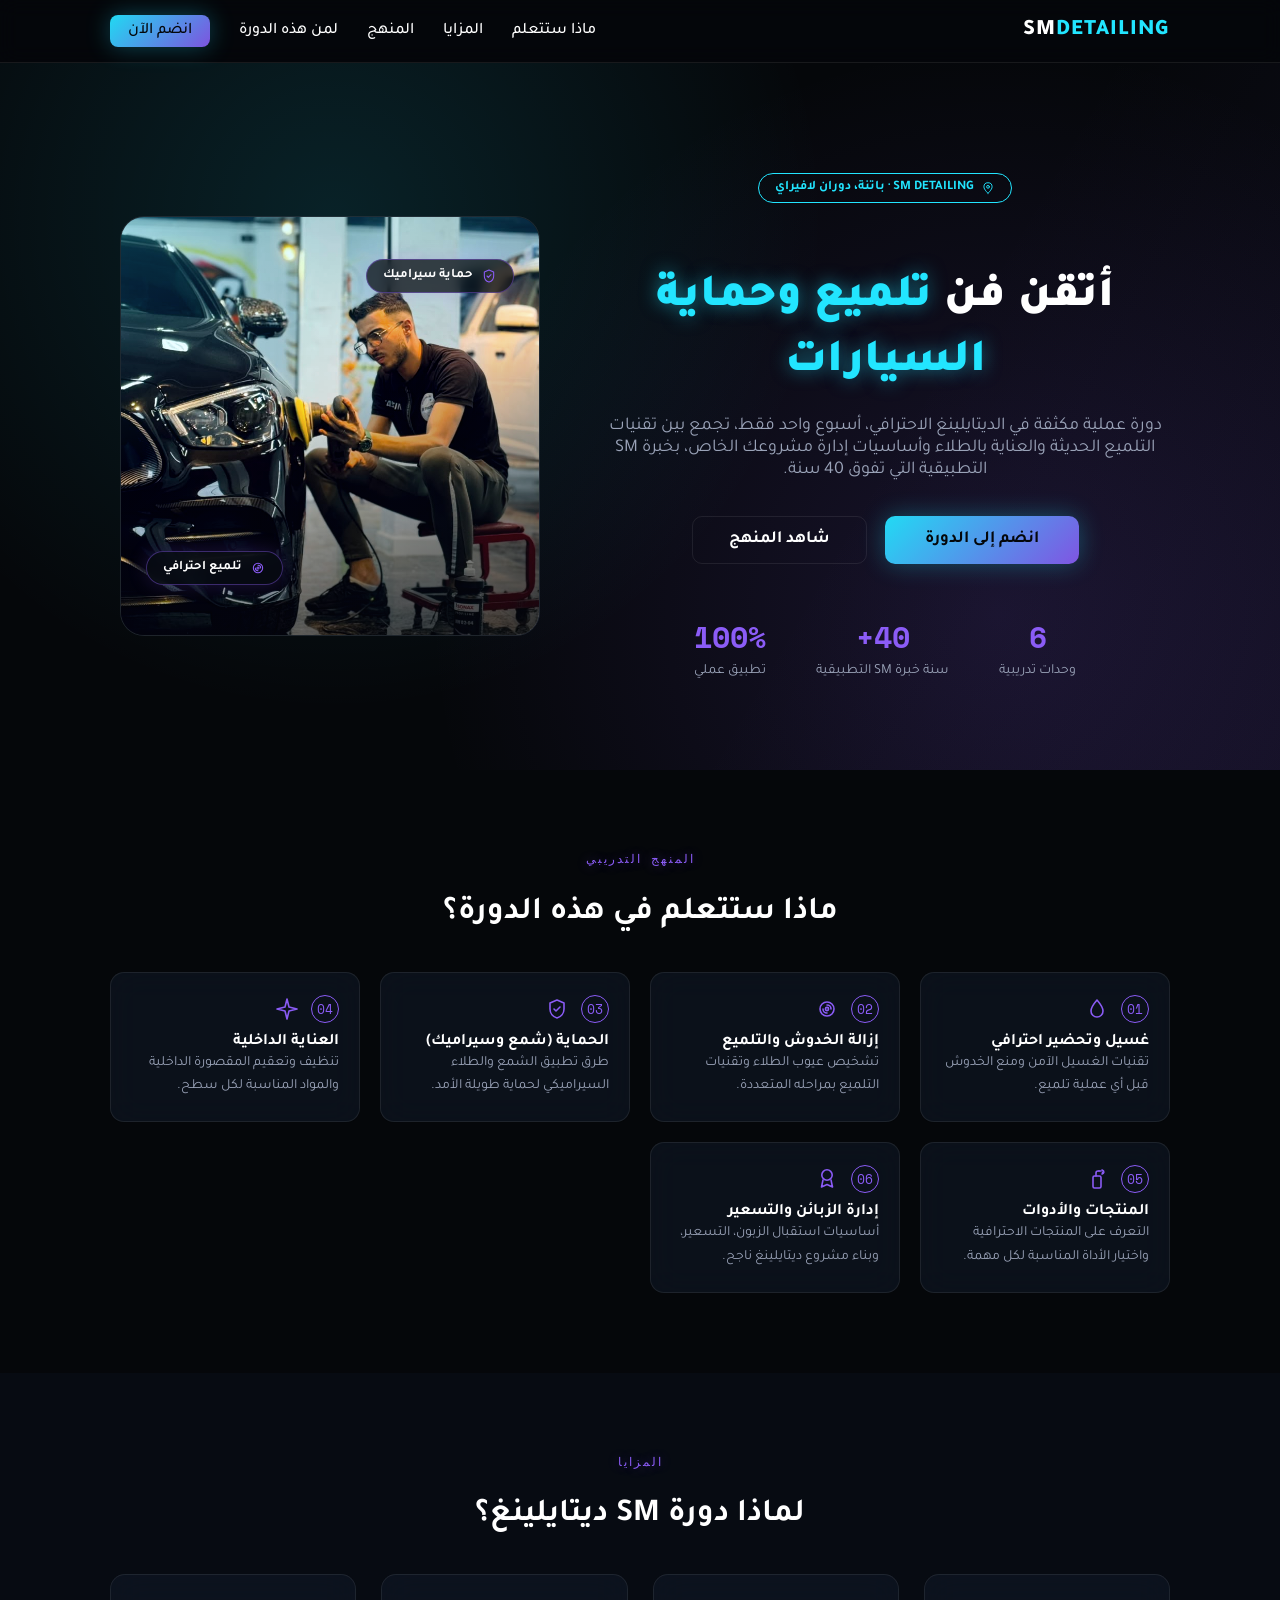
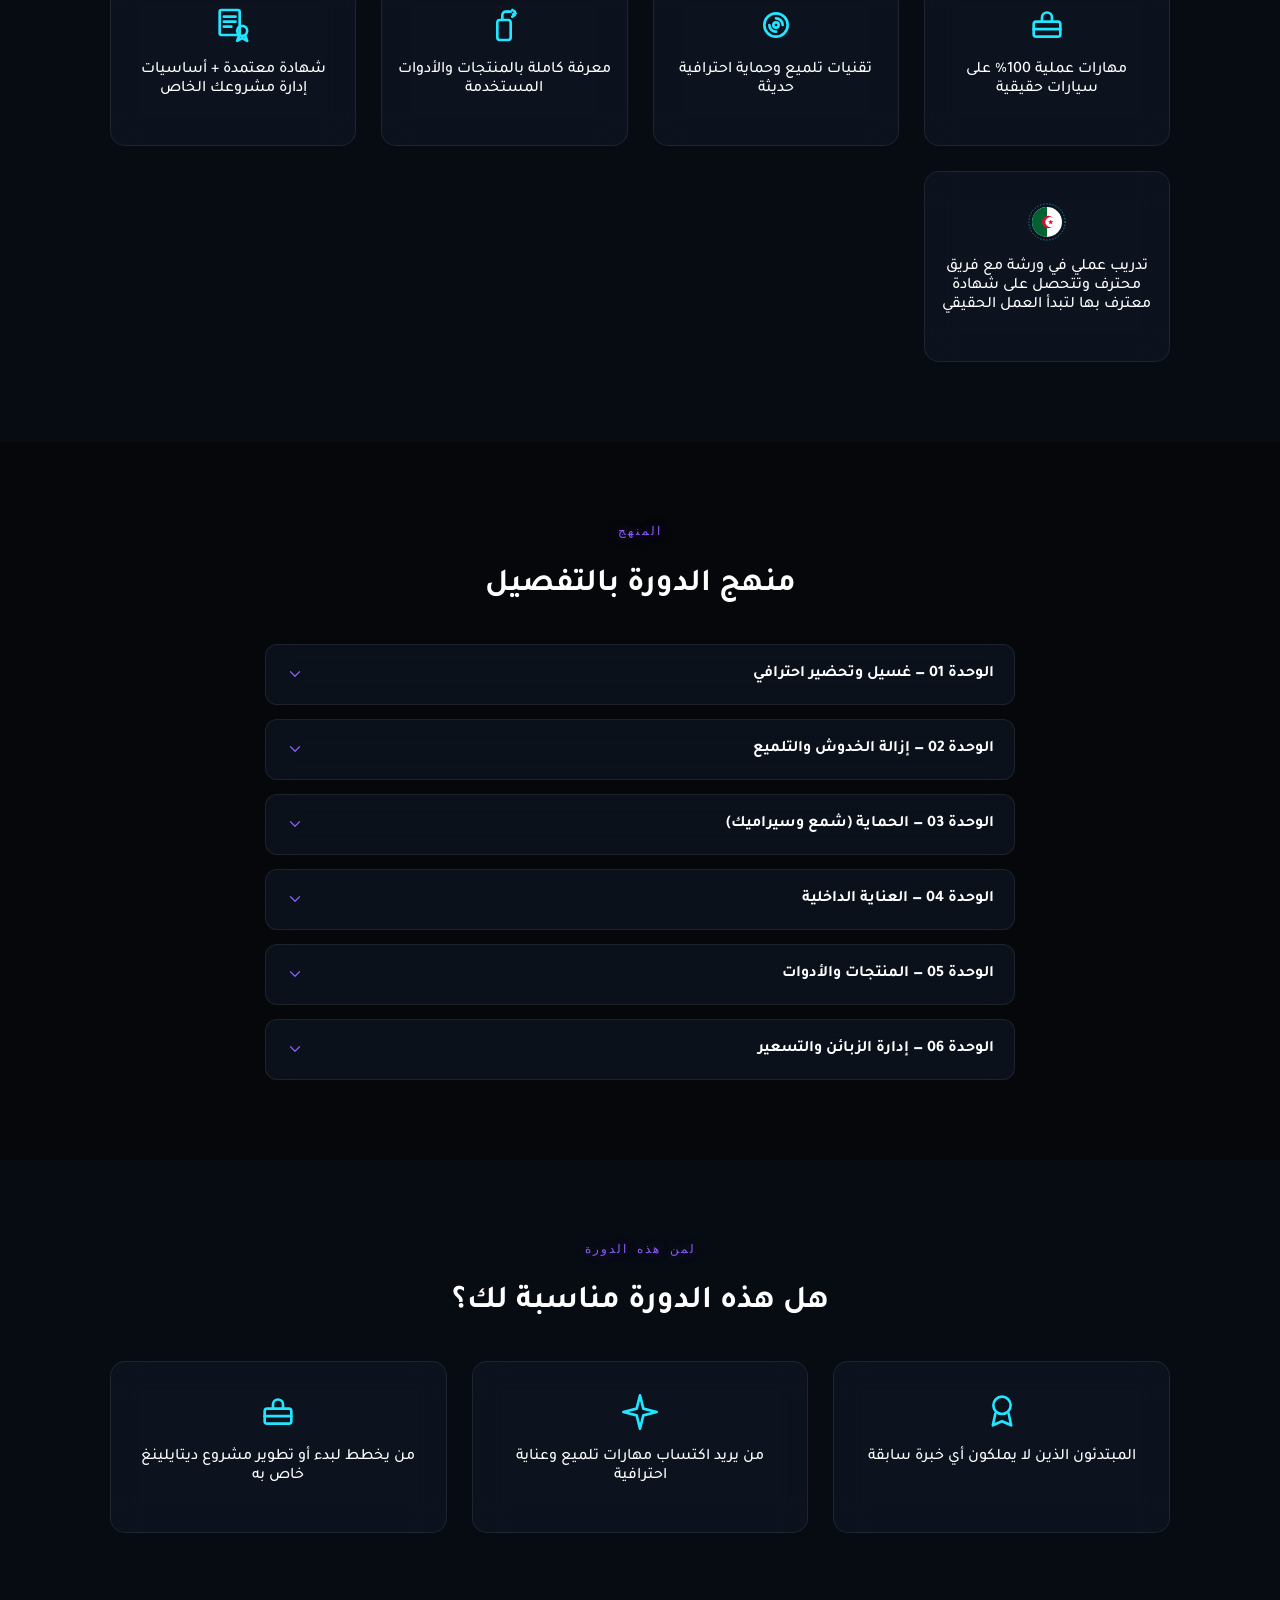
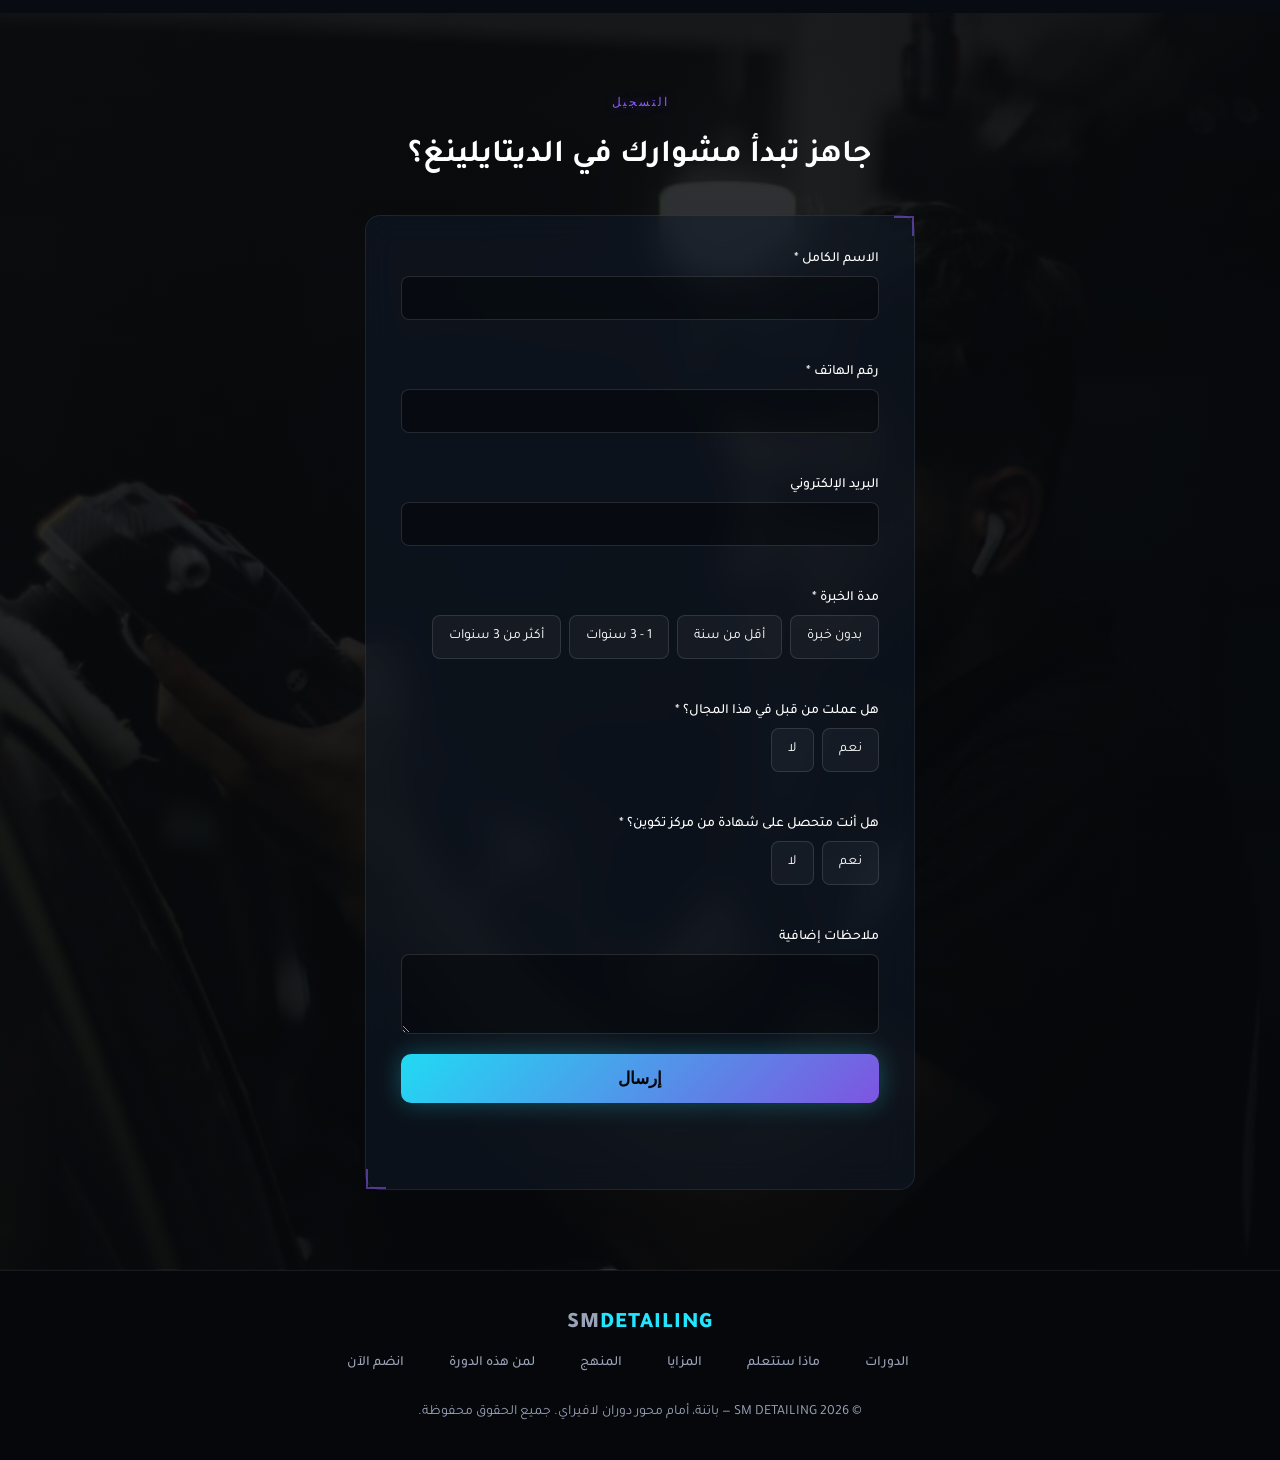
==== detailing.html @ 45346ddf "Add multi-course hub, Detailing course page, and real photos/certificate stamp - index.html becomes " ====
<!DOCTYPE html>
<html lang="ar" dir="rtl">
<head>
<meta charset="UTF-8">
<meta name="viewport" content="width=device-width, initial-scale=1.0">
<meta name="description" content="SM DETAILING — دورة تكوين احترافية في تلميع وحماية السيارات (ديتايلينغ)، أسبوع واحد، في باتنة (دوران لافيراي)، بخبرة عملية تطبيقية تفوق 40 سنة.">
<meta name="theme-color" content="#05070a">
<title>SM DETAILING | دورة التلميع الاحترافي - باتنة</title>
<link rel="icon" href="data:image/svg+xml,%3Csvg xmlns='http://www.w3.org/2000/svg' viewBox='0 0 100 100'%3E%3Ccircle cx='50' cy='50' r='48' fill='%23000'/%3E%3Ccircle cx='50' cy='50' r='48' fill='none' stroke='%2322e5ff' stroke-width='4'/%3E%3Ctext x='50' y='68' font-size='50' text-anchor='middle'%3E%E2%9C%A8%3C/text%3E%3C/svg%3E">
<link rel="preconnect" href="https://fonts.googleapis.com">
<link href="https://fonts.googleapis.com/css2?family=Tajawal:wght@400;500;700;900&family=Space+Mono:wght@400;700&display=swap" rel="stylesheet">
<link rel="stylesheet" href="assets/style.css">
<link rel="stylesheet" href="assets/detailing.css">
</head>
<body>

<!-- Icon sprite: inline SVG symbols (no emoji, no external icon library) -->
<svg aria-hidden="true" style="position:absolute;width:0;height:0;overflow:hidden">
  <defs>
    <symbol id="icon-map-pin" viewBox="0 0 24 24">
      <path d="M12 21s-7-6.2-7-11a7 7 0 1 1 14 0c0 4.8-7 11-7 11Z"/>
      <circle cx="12" cy="10" r="2.4"/>
    </symbol>
    <symbol id="icon-shield" viewBox="0 0 24 24">
      <path d="M12 3l7 3v6c0 4.5-3 8-7 9-4-1-7-4.5-7-9V6l7-3Z"/>
      <path d="M9 12l2 2 4-4"/>
    </symbol>
    <symbol id="icon-buff" viewBox="0 0 24 24">
      <circle cx="12" cy="12" r="7"/>
      <path d="M12 8a4 4 0 0 1 4 4"/>
      <path d="M12 16a4 4 0 0 1-4-4"/>
      <circle cx="12" cy="12" r="1.6"/>
    </symbol>
    <symbol id="icon-spray" viewBox="0 0 24 24">
      <rect x="8" y="9" width="8" height="12" rx="1.5"/>
      <path d="M11 9V6a2 2 0 0 1 2-2h1"/>
      <path d="M14 4h2"/>
      <path d="M17 3l1.5 1M17.5 5.5 19 5M17 7l1.5-1"/>
    </symbol>
    <symbol id="icon-droplet" viewBox="0 0 24 24">
      <path d="M12 3s6 7 6 11a6 6 0 0 1-12 0c0-4 6-11 6-11Z"/>
    </symbol>
    <symbol id="icon-sparkle" viewBox="0 0 24 24">
      <path d="M12 2 14 10 22 12 14 14 12 22 10 14 2 12 10 10Z"/>
    </symbol>
    <symbol id="icon-toolbox" viewBox="0 0 24 24">
      <rect x="4" y="10" width="16" height="9" rx="1.5"/>
      <path d="M9 10V7.5a3 3 0 0 1 6 0V10"/>
      <line x1="4" y1="14.5" x2="20" y2="14.5"/>
    </symbol>
    <symbol id="icon-badge" viewBox="0 0 24 24">
      <circle cx="12" cy="8" r="5.2"/>
      <path d="M8 13 6.5 20 12 17.5 17.5 20 16 13"/>
    </symbol>
    <symbol id="icon-certificate" viewBox="0 0 24 24">
      <rect x="4" y="3" width="12" height="15" rx="1"/>
      <line x1="6.5" y1="7" x2="13.5" y2="7"/>
      <line x1="6.5" y1="10" x2="13.5" y2="10"/>
      <line x1="6.5" y1="13" x2="11" y2="13"/>
      <circle cx="17.5" cy="15.5" r="3"/>
      <path d="M15.8 18.1 14.5 21.5 17.5 19.8 20.5 21.5 19.2 18.1"/>
    </symbol>
    <symbol id="icon-chevron-down" viewBox="0 0 24 24">
      <path d="M6 9 12 15 18 9"/>
    </symbol>
    <symbol id="icon-arrow-up" viewBox="0 0 24 24">
      <path d="M12 19V5"/>
      <path d="M6 11 12 5 18 11"/>
    </symbol>
    <symbol id="icon-cert-stamp" viewBox="0 0 64 64">
      <circle cx="32" cy="32" r="29" fill="none" stroke="currentColor" stroke-width="1.4" stroke-dasharray="1 4" stroke-linecap="round" opacity="0.6"/>
      <circle cx="32" cy="32" r="24" fill="#ffffff" stroke="none"/>
      <path d="M32 8A24 24 0 0 0 32 56Z" fill="#006233" stroke="none"/>
      <circle cx="34" cy="32" r="10" fill="#D21034" stroke="none"/>
      <circle cx="37.5" cy="32" r="8.2" fill="#ffffff" stroke="none"/>
      <path d="M38 27.6 39.1 30.7 42.4 30.8 39.8 32.8 40.7 36 38 34.1 35.3 36 36.2 32.8 33.6 30.8 36.9 30.7Z" fill="#D21034" stroke="none"/>
    </symbol>
  </defs>
</svg>

<a href="#main" class="skip-link">تخطَّ إلى المحتوى</a>

<header class="site-header">
  <div class="container header-inner">
    <a href="index.html" class="logo">SM<span>DETAILING</span></a>

    <button class="nav-toggle" id="navToggle" aria-expanded="false" aria-controls="siteNav" aria-label="فتح القائمة">
      <span></span><span></span><span></span>
    </button>

    <nav id="siteNav">
      <a href="#learn">ماذا ستتعلم</a>
      <a href="#benefits">المزايا</a>
      <a href="#curriculum">المنهج</a>
      <a href="#who">لمن هذه الدورة</a>
      <a href="#signup" class="nav-cta">انضم الآن</a>
    </nav>
  </div>
</header>

<main id="main">

<section class="hero">
  <div class="container hero-inner">
    <div class="hero-content">
      <span class="hero-badge reveal">
        <svg class="icon" style="width:14px;height:14px"><use href="#icon-map-pin"/></svg>
        SM DETAILING · باتنة، دوران لافيراي
      </span>
      <h1 class="reveal">أتقن فن <span class="highlight">تلميع وحماية السيارات</span></h1>
      <p class="reveal">دورة عملية مكثفة في الديتايلينغ الاحترافي، أسبوع واحد فقط، تجمع بين تقنيات التلميع الحديثة والعناية بالطلاء وأساسيات إدارة مشروعك الخاص، بخبرة SM التطبيقية التي تفوق 40 سنة.</p>
      <div class="hero-actions reveal">
        <a href="#signup" class="btn-primary">انضم إلى الدورة</a>
        <a href="#curriculum" class="btn-ghost">شاهد المنهج</a>
      </div>
      <div class="hero-stats reveal">
        <div class="hero-stat">
          <div class="hero-stat-value"><span class="counter" data-target="6">0</span></div>
          <div class="hero-stat-label">وحدات تدريبية</div>
        </div>
        <div class="hero-stat">
          <div class="hero-stat-value"><span class="counter" data-target="40" data-suffix="+">0</span></div>
          <div class="hero-stat-label">سنة خبرة SM التطبيقية</div>
        </div>
        <div class="hero-stat">
          <div class="hero-stat-value"><span class="counter" data-target="100" data-suffix="%">0</span></div>
          <div class="hero-stat-label">تطبيق عملي</div>
        </div>
      </div>
    </div>

    <div class="hero-visual reveal">
      <div class="detailing-visual">
        <div class="detailing-visual-glow" aria-hidden="true"></div>
        <img class="detailing-visual-photo" src="assets/img/detailing-hero.jpg" alt="فني SM ديتايلينغ يستخدم آلة تلميع احترافية على سيارة في الورشة" width="810" height="1080" loading="eager" decoding="async">
        <span class="detailing-chip chip-1">
          <svg class="icon"><use href="#icon-shield"/></svg>
          حماية سيراميك
        </span>
        <span class="detailing-chip chip-2">
          <svg class="icon"><use href="#icon-buff"/></svg>
          تلميع احترافي
        </span>
      </div>
    </div>
  </div>
</section>

<section class="courses" id="learn">
  <div class="container">
    <span class="section-eyebrow reveal">المنهج التدريبي</span>
    <h2 class="section-title reveal">ماذا ستتعلم في هذه الدورة؟</h2>

    <div class="module-grid">
      <div class="module-card reveal">
        <div class="module-card-head">
          <span class="module-card-number">01</span>
          <svg class="icon module-card-icon"><use href="#icon-droplet"/></svg>
        </div>
        <h3 class="module-card-title">غسيل وتحضير احترافي</h3>
        <p class="module-card-desc">تقنيات الغسيل الآمن ومنع الخدوش قبل أي عملية تلميع.</p>
      </div>
      <div class="module-card reveal">
        <div class="module-card-head">
          <span class="module-card-number">02</span>
          <svg class="icon module-card-icon"><use href="#icon-buff"/></svg>
        </div>
        <h3 class="module-card-title">إزالة الخدوش والتلميع</h3>
        <p class="module-card-desc">تشخيص عيوب الطلاء وتقنيات التلميع بمراحله المتعددة.</p>
      </div>
      <div class="module-card reveal">
        <div class="module-card-head">
          <span class="module-card-number">03</span>
          <svg class="icon module-card-icon"><use href="#icon-shield"/></svg>
        </div>
        <h3 class="module-card-title">الحماية (شمع وسيراميك)</h3>
        <p class="module-card-desc">طرق تطبيق الشمع والطلاء السيراميكي لحماية طويلة الأمد.</p>
      </div>
      <div class="module-card reveal">
        <div class="module-card-head">
          <span class="module-card-number">04</span>
          <svg class="icon module-card-icon"><use href="#icon-sparkle"/></svg>
        </div>
        <h3 class="module-card-title">العناية الداخلية</h3>
        <p class="module-card-desc">تنظيف وتعقيم المقصورة الداخلية والمواد المناسبة لكل سطح.</p>
      </div>
      <div class="module-card reveal">
        <div class="module-card-head">
          <span class="module-card-number">05</span>
          <svg class="icon module-card-icon"><use href="#icon-spray"/></svg>
        </div>
        <h3 class="module-card-title">المنتجات والأدوات</h3>
        <p class="module-card-desc">التعرف على المنتجات الاحترافية واختيار الأداة المناسبة لكل مهمة.</p>
      </div>
      <div class="module-card reveal">
        <div class="module-card-head">
          <span class="module-card-number">06</span>
          <svg class="icon module-card-icon"><use href="#icon-badge"/></svg>
        </div>
        <h3 class="module-card-title">إدارة الزبائن والتسعير</h3>
        <p class="module-card-desc">أساسيات استقبال الزبون، التسعير، وبناء مشروع ديتايلينغ ناجح.</p>
      </div>
    </div>
  </div>
</section>

<section class="why-us" id="benefits">
  <div class="container">
    <span class="section-eyebrow reveal">المزايا</span>
    <h2 class="section-title reveal">لماذا دورة SM ديتايلينغ؟</h2>
    <div class="why-grid">
      <div class="why-item reveal">
        <div class="why-icon"><svg class="icon"><use href="#icon-toolbox"/></svg></div>
        <p>مهارات عملية 100% على سيارات حقيقية</p>
      </div>
      <div class="why-item reveal">
        <div class="why-icon"><svg class="icon"><use href="#icon-buff"/></svg></div>
        <p>تقنيات تلميع وحماية احترافية حديثة</p>
      </div>
      <div class="why-item reveal">
        <div class="why-icon"><svg class="icon"><use href="#icon-spray"/></svg></div>
        <p>معرفة كاملة بالمنتجات والأدوات المستخدمة</p>
      </div>
      <div class="why-item reveal">
        <div class="why-icon"><svg class="icon"><use href="#icon-certificate"/></svg></div>
        <p>شهادة معتمدة + أساسيات إدارة مشروعك الخاص</p>
      </div>
      <div class="why-item reveal">
        <div class="why-icon"><svg class="icon"><use href="#icon-cert-stamp"/></svg></div>
        <p>تدريب عملي في ورشة مع فريق محترف وتتحصل على شهادة معترف بها لتبدأ العمل الحقيقي</p>
      </div>
    </div>
  </div>
</section>

<section class="faq" id="curriculum">
  <div class="container">
    <span class="section-eyebrow reveal">المنهج</span>
    <h2 class="section-title reveal">منهج الدورة بالتفصيل</h2>
    <div class="faq-list">

      <div class="faq-item reveal" data-open="false">
        <button type="button" class="faq-question" aria-expanded="false">
          الوحدة 01 — غسيل وتحضير احترافي
          <svg class="icon" style="width:18px;height:18px"><use href="#icon-chevron-down"/></svg>
        </button>
        <div class="faq-answer"><div class="faq-answer-inner">
          <ul>
            <li>غسيل بالطريقتين: بالسطلين وبدون تلامس</li>
            <li>أدوات التجفيف الآمنة التي لا تخدش الطلاء</li>
            <li>فحص سطح الطلاء قبل البدء في التلميع</li>
          </ul>
        </div></div>
      </div>

      <div class="faq-item reveal" data-open="false">
        <button type="button" class="faq-question" aria-expanded="false">
          الوحدة 02 — إزالة الخدوش والتلميع
          <svg class="icon" style="width:18px;height:18px"><use href="#icon-chevron-down"/></svg>
        </button>
        <div class="faq-answer"><div class="faq-answer-inner">
          <ul>
            <li>تشخيص أنواع الخدوش وعيوب الطلاء</li>
            <li>مراحل التلميع: القطع، التلميع، التنعيم النهائي</li>
            <li>استخدام آلة التلميع باحتراف وأمان</li>
          </ul>
        </div></div>
      </div>

      <div class="faq-item reveal" data-open="false">
        <button type="button" class="faq-question" aria-expanded="false">
          الوحدة 03 — الحماية (شمع وسيراميك)
          <svg class="icon" style="width:18px;height:18px"><use href="#icon-chevron-down"/></svg>
        </button>
        <div class="faq-answer"><div class="faq-answer-inner">
          <ul>
            <li>أنواع الشمع والطلاء السيراميكي وفروقها</li>
            <li>طريقة التطبيق الصحيحة خطوة بخطوة</li>
            <li>نصائح عملية لإطالة عمر الحماية</li>
          </ul>
        </div></div>
      </div>

      <div class="faq-item reveal" data-open="false">
        <button type="button" class="faq-question" aria-expanded="false">
          الوحدة 04 — العناية الداخلية
          <svg class="icon" style="width:18px;height:18px"><use href="#icon-chevron-down"/></svg>
        </button>
        <div class="faq-answer"><div class="faq-answer-inner">
          <ul>
            <li>تنظيف الأقمشة والجلد بالمواد المناسبة</li>
            <li>تعقيم فتحات التكييف والزوايا الصعبة</li>
            <li>لمسات نهائية تعطي مظهرًا احترافيًا</li>
          </ul>
        </div></div>
      </div>

      <div class="faq-item reveal" data-open="false">
        <button type="button" class="faq-question" aria-expanded="false">
          الوحدة 05 — المنتجات والأدوات
          <svg class="icon" style="width:18px;height:18px"><use href="#icon-chevron-down"/></svg>
        </button>
        <div class="faq-answer"><div class="faq-answer-inner">
          <ul>
            <li>التعرف على المنتجات الاحترافية حسب النوع</li>
            <li>اختيار الأداة المناسبة لكل مهمة</li>
            <li>صيانة وتخزين أدوات العمل</li>
          </ul>
        </div></div>
      </div>

      <div class="faq-item reveal" data-open="false">
        <button type="button" class="faq-question" aria-expanded="false">
          الوحدة 06 — إدارة الزبائن والتسعير
          <svg class="icon" style="width:18px;height:18px"><use href="#icon-chevron-down"/></svg>
        </button>
        <div class="faq-answer"><div class="faq-answer-inner">
          <ul>
            <li>استقبال الزبون وتقييم حالة السيارة</li>
            <li>أساسيات تسعير الخدمات</li>
            <li>بناء قاعدة زبائن دائمة ومشروع ناجح</li>
          </ul>
        </div></div>
      </div>

    </div>
  </div>
</section>

<section class="why-us" id="who">
  <div class="container">
    <span class="section-eyebrow reveal">لمن هذه الدورة</span>
    <h2 class="section-title reveal">هل هذه الدورة مناسبة لك؟</h2>
    <div class="why-grid">
      <div class="why-item reveal">
        <div class="why-icon"><svg class="icon"><use href="#icon-badge"/></svg></div>
        <p>المبتدئون الذين لا يملكون أي خبرة سابقة</p>
      </div>
      <div class="why-item reveal">
        <div class="why-icon"><svg class="icon"><use href="#icon-sparkle"/></svg></div>
        <p>من يريد اكتساب مهارات تلميع وعناية احترافية</p>
      </div>
      <div class="why-item reveal">
        <div class="why-icon"><svg class="icon"><use href="#icon-toolbox"/></svg></div>
        <p>من يخطط لبدء أو تطوير مشروع ديتايلينغ خاص به</p>
      </div>
    </div>
  </div>
</section>

<section class="signup" id="signup">
  <div class="container">
    <span class="section-eyebrow reveal">التسجيل</span>
    <h2 class="section-title reveal">جاهز تبدأ مشوارك في الديتايلينغ؟</h2>

    <form id="signupForm" class="signup-form tech-corners reveal" method="POST" target="hidden_iframe" novalidate>
      <div class="form-row">
        <label for="name">الاسم الكامل *</label>
        <input type="text" id="name" name="name" autocomplete="name" required>
        <span class="field-error" data-error-for="name"></span>
      </div>

      <div class="form-row">
        <label for="phone">رقم الهاتف *</label>
        <input type="tel" id="phone" name="phone" autocomplete="tel" required>
        <span class="field-error" data-error-for="phone"></span>
      </div>

      <div class="form-row">
        <label for="email">البريد الإلكتروني</label>
        <input type="email" id="email" name="email" autocomplete="email">
        <span class="field-error" data-error-for="email"></span>
      </div>

      <input type="hidden" name="course" value="دورة الديتايلينغ الاحترافي">

      <div class="form-row">
        <label id="experienceLabel">مدة الخبرة *</label>
        <div class="choice-group" role="group" aria-labelledby="experienceLabel">
          <button type="button" class="choice-btn" aria-pressed="false" data-value="بدون خبرة">بدون خبرة</button>
          <button type="button" class="choice-btn" aria-pressed="false" data-value="أقل من سنة">أقل من سنة</button>
          <button type="button" class="choice-btn" aria-pressed="false" data-value="1 - 3 سنوات">1 - 3 سنوات</button>
          <button type="button" class="choice-btn" aria-pressed="false" data-value="أكثر من 3 سنوات">أكثر من 3 سنوات</button>
        </div>
        <input type="hidden" id="experience" name="experience" required>
        <span class="field-error" data-error-for="experience"></span>
      </div>

      <div class="form-row">
        <label id="workedBeforeLabel">هل عملت من قبل في هذا المجال؟ *</label>
        <div class="choice-group" role="group" aria-labelledby="workedBeforeLabel">
          <button type="button" class="choice-btn" aria-pressed="false" data-value="نعم">نعم</button>
          <button type="button" class="choice-btn" aria-pressed="false" data-value="لا">لا</button>
        </div>
        <input type="hidden" id="workedBefore" name="workedBefore" required>
        <span class="field-error" data-error-for="workedBefore"></span>
      </div>

      <div class="form-row">
        <label id="hasCertificateLabel">هل أنت متحصل على شهادة من مركز تكوين؟ *</label>
        <div class="choice-group" role="group" aria-labelledby="hasCertificateLabel">
          <button type="button" class="choice-btn" aria-pressed="false" data-value="نعم">نعم</button>
          <button type="button" class="choice-btn" aria-pressed="false" data-value="لا">لا</button>
        </div>
        <input type="hidden" id="hasCertificate" name="hasCertificate" required>
        <span class="field-error" data-error-for="hasCertificate"></span>
      </div>

      <div class="form-row">
        <label for="notes">ملاحظات إضافية</label>
        <textarea id="notes" name="notes" rows="3"></textarea>
      </div>

      <button type="submit" id="submitBtn" class="btn-primary">إرسال</button>

      <p id="formMessage" class="form-message" role="status" aria-live="polite"></p>
    </form>

    <iframe name="hidden_iframe" id="hidden_iframe" title="نتيجة إرسال النموذج" style="display:none;"></iframe>
  </div>
</section>

</main>

<footer class="site-footer">
  <div class="container footer-inner">
    <a href="index.html" class="logo">SM<span>DETAILING</span></a>
    <nav class="footer-nav">
      <a href="index.html">الدورات</a>
      <a href="#learn">ماذا ستتعلم</a>
      <a href="#benefits">المزايا</a>
      <a href="#curriculum">المنهج</a>
      <a href="#who">لمن هذه الدورة</a>
      <a href="#signup">انضم الآن</a>
    </nav>
    <p>© 2026 SM DETAILING — باتنة، أمام محور دوران لافيراي. جميع الحقوق محفوظة.</p>
  </div>
</footer>

<button id="backToTop" class="back-to-top" aria-label="العودة إلى الأعلى">
  <svg class="icon" style="width:20px;height:20px"><use href="#icon-arrow-up"/></svg>
</button>

<script src="assets/script.js"></script>
</body>
</html>
---- assets/style.css ----
:root {
  --bg: #060608;
  --bg-alt: #0a0a0d;
  --card: #111116;
  --border: #24242b;
  --red: #ff0000;
  --red-rgb: 255, 0, 0;
  --blue: #17b2ff;
  --blue-rgb: 23, 178, 255;
  --text: #fff;
  --text-dim: #a1a1aa;
}

* { box-sizing: border-box; }

html { scroll-behavior: smooth; }

body {
  margin: 0;
  padding: 0;
  background-color: var(--bg);
  color: var(--text);
  font-family: 'Tajawal', Arial, sans-serif;
}

.container {
  max-width: 1100px;
  margin: 0 auto;
  padding: 0 20px;
}

a { text-decoration: none; color: inherit; }

:focus-visible {
  outline: 2px solid var(--blue);
  outline-offset: 3px;
}

.icon {
  width: 1em;
  height: 1em;
  stroke: currentColor;
  fill: none;
  stroke-width: 1.6;
  stroke-linecap: round;
  stroke-linejoin: round;
  flex-shrink: 0;
}

.skip-link {
  position: absolute;
  right: 10px;
  top: -60px;
  background-color: var(--red);
  color: #fff;
  padding: 10px 18px;
  border-radius: 8px;
  z-index: 1000;
  transition: top 0.2s;
}
.skip-link:focus { top: 10px; }

.section-title {
  text-align: center;
  font-size: 32px;
  margin-bottom: 40px;
}
.section-eyebrow {
  display: block;
  text-align: center;
  color: var(--blue);
  font-family: 'Space Mono', monospace;
  font-size: 12px;
  letter-spacing: 2px;
  text-transform: uppercase;
  margin-bottom: 10px;
}

section[id] { scroll-margin-top: 90px; }

/* Technical HUD corner accents */
.tech-corners { position: relative; }
.tech-corners::before,
.tech-corners::after {
  content: '';
  position: absolute;
  width: 18px;
  height: 18px;
  border: 2px solid var(--blue);
  opacity: 0.55;
  pointer-events: none;
  transition: opacity 0.3s, border-color 0.3s;
}
.tech-corners::before { top: 0; inset-inline-start: 0; border-inline-end: none; border-bottom: none; }
.tech-corners::after { bottom: 0; inset-inline-end: 0; border-inline-start: none; border-top: none; }
.tech-corners:hover::before,
.tech-corners:hover::after { border-color: var(--red); opacity: 0.9; }

/* Header */
.site-header {
  position: sticky;
  top: 0;
  background-color: rgba(6,6,8,0.9);
  backdrop-filter: blur(6px);
  border-bottom: 1px solid var(--border);
  z-index: 100;
}
.header-inner {
  display: flex;
  justify-content: space-between;
  align-items: center;
  padding: 18px 20px;
  position: relative;
}
.logo {
  font-weight: 900;
  font-size: 22px;
  letter-spacing: 1px;
}
.logo span { color: var(--red); }

nav a {
  margin-inline-start: 25px;
  font-weight: 500;
  transition: color 0.2s;
}
nav a:hover { color: var(--blue); }
.nav-cta {
  background-color: var(--red);
  padding: 8px 18px;
  border-radius: 8px;
  color: #fff !important;
}
.nav-cta:hover { color: #fff !important; }

.nav-toggle {
  display: none;
  flex-direction: column;
  justify-content: center;
  gap: 5px;
  width: 36px;
  height: 32px;
  background: none;
  border: none;
  cursor: pointer;
  padding: 0;
}
.nav-toggle span {
  display: block;
  height: 2px;
  width: 100%;
  background-color: var(--text);
  border-radius: 2px;
  transition: transform 0.2s, opacity 0.2s;
}
.nav-toggle[aria-expanded="true"] span:nth-child(1) { transform: translateY(7px) rotate(45deg); }
.nav-toggle[aria-expanded="true"] span:nth-child(2) { opacity: 0; }
.nav-toggle[aria-expanded="true"] span:nth-child(3) { transform: translateY(-7px) rotate(-45deg); }

/* Hero */
.hero {
  position: relative;
  padding: 110px 0 90px;
  text-align: center;
  background: radial-gradient(circle at 50% 20%, #1a0000 0%, var(--bg) 65%);
  overflow: hidden;
}
.hero::before {
  content: '';
  position: absolute;
  inset: -50% -20%;
  background: linear-gradient(120deg, transparent 30%, rgba(var(--blue-rgb),0.10) 45%, rgba(var(--red-rgb),0.10) 55%, transparent 70%);
  background-size: 200% 200%;
  animation: sweep 12s ease-in-out infinite;
  pointer-events: none;
}
@keyframes sweep {
  0%, 100% { background-position: 0% 0%; }
  50% { background-position: 100% 100%; }
}
.hero-inner {
  position: relative;
  display: flex;
  align-items: center;
  justify-content: center;
  gap: 50px;
  flex-wrap: wrap-reverse;
}
/* min-width:0 lets these shrink below their flex-basis instead of being
   pinned to it — keeps the hero safe on very narrow screens. */
.hero-content { flex: 1 1 420px; min-width: 0; }
.hero-visual { flex: 1 1 400px; min-width: 0; max-width: min(440px, 100%); }

/* keyframe kept: also used by the course card's hover icon */
@keyframes spin-turbo {
  to { transform: rotate(360deg); }
}

.turbo-photo {
  margin: 0;
  position: relative;
  border-radius: 16px;
  overflow: hidden;
  border: 1px solid var(--border);
  box-shadow: 0 20px 60px rgba(0,0,0,0.6);
}
.turbo-photo img {
  display: block;
  width: 100%;
  height: clamp(320px, 42vw, 440px);
  object-fit: cover;
  object-position: 50% 62%;
  filter: contrast(1.08) saturate(0.9);
}
.turbo-photo::after {
  content: '';
  position: absolute;
  inset: 0;
  background: linear-gradient(160deg, rgba(255,0,0,0.16) 0%, transparent 45%, rgba(6,6,8,0.75) 100%);
  pointer-events: none;
}

.hero-badge {
  display: inline-flex;
  align-items: center;
  gap: 8px;
  border: 1px solid var(--red);
  color: var(--red);
  border-radius: 20px;
  padding: 6px 16px;
  font-size: 13px;
  font-weight: 700;
  margin-bottom: 25px;
}
.hero h1 {
  font-size: clamp(30px, 5.5vw, 46px);
  font-weight: 900;
  margin-bottom: 20px;
  line-height: 1.4;
}
.highlight { color: var(--red); }
.hero p {
  font-size: 18px;
  color: var(--text-dim);
  max-width: 600px;
  margin: 0 auto 35px;
}

.hero-actions {
  display: flex;
  justify-content: center;
  gap: 18px;
  flex-wrap: wrap;
}

.hero-stats {
  display: flex;
  justify-content: center;
  gap: 50px;
  margin-top: 50px;
  flex-wrap: wrap;
}
.hero-stat { text-align: center; }
.hero-stat-value {
  font-family: 'Space Mono', monospace;
  font-size: 30px;
  font-weight: 700;
  color: var(--blue);
}
.hero-stat-label {
  font-size: 14px;
  color: var(--text-dim);
  margin-top: 4px;
}

.btn-primary {
  display: inline-flex;
  align-items: center;
  gap: 8px;
  background-color: var(--red);
  color: #fff;
  padding: 14px 40px;
  border-radius: 10px;
  font-weight: 700;
  font-size: 17px;
  border: none;
  cursor: pointer;
  transition: transform 0.2s, box-shadow 0.2s;
}
.btn-primary:hover {
  transform: translateY(-3px);
  box-shadow: 0 0 25px rgba(var(--red-rgb),0.6);
}
.btn-primary:disabled {
  opacity: 0.6;
  cursor: not-allowed;
  transform: none;
  box-shadow: none;
}

.btn-ghost {
  display: inline-flex;
  align-items: center;
  gap: 8px;
  background-color: transparent;
  color: var(--text);
  padding: 13px 36px;
  border-radius: 10px;
  font-weight: 700;
  font-size: 17px;
  border: 1px solid var(--border);
  cursor: pointer;
  transition: border-color 0.2s, transform 0.2s, color 0.2s;
}
.btn-ghost:hover {
  border-color: var(--blue);
  color: var(--blue);
  transform: translateY(-3px);
}

/* About */
.about { padding: 70px 0; background-color: var(--bg-alt); }
.about-inner {
  max-width: 750px;
  margin: 0 auto;
  text-align: center;
}
.about-inner p {
  color: var(--text-dim);
  font-size: 16px;
  line-height: 1.9;
}

/* Courses */
.courses { padding: 80px 0; }
.course-panel {
  position: relative;
  max-width: 780px;
  margin: 0 auto;
  background-color: var(--card);
  border: 1px solid var(--border);
  border-top: 3px solid var(--blue);
  border-radius: 15px;
  padding: 40px;
  overflow: hidden;
  transition: transform 0.35s, box-shadow 0.35s;
}
.course-panel:hover {
  transform: translateY(-8px);
  box-shadow: 0 0 40px rgba(var(--red-rgb),0.3);
}
.card-shine {
  position: absolute;
  inset: 0;
  background: linear-gradient(120deg, transparent 40%, rgba(255,255,255,0.05) 50%, transparent 60%);
  transform: translateX(-120%);
  transition: transform 0.9s ease;
  pointer-events: none;
}
.course-panel:hover .card-shine { transform: translateX(120%); }

.course-panel-icon svg { transition: transform 0.3s; }
.course-panel:hover .course-panel-icon svg { animation: spin-turbo 1.4s linear infinite; }

.course-panel-header {
  display: flex;
  flex-direction: column;
  align-items: center;
  text-align: center;
  gap: 10px;
  margin-bottom: 30px;
}
.course-panel-icon { width: 56px; height: 56px; color: var(--blue); }
.course-panel-icon .icon { width: 100%; height: 100%; stroke-width: 1.3; }
.course-panel-name { font-size: 24px; font-weight: 900; }
.course-panel-meta { display: flex; gap: 12px; flex-wrap: wrap; justify-content: center; }
.course-meta-pill {
  display: inline-flex;
  align-items: center;
  gap: 6px;
  font-family: 'Space Mono', monospace;
  font-size: 13px;
  color: var(--red);
  border: 1px solid var(--red);
  border-radius: 20px;
  padding: 5px 14px;
}

.program-list {
  display: grid;
  grid-template-columns: repeat(auto-fit, minmax(220px, 1fr));
  gap: 16px;
  margin-bottom: 35px;
}
.program-item {
  display: flex;
  align-items: flex-start;
  gap: 12px;
  background-color: #000;
  border: 1px solid var(--border);
  border-radius: 10px;
  padding: 14px 16px;
  opacity: 0;
  transform: translateY(14px);
  transition: opacity 0.5s ease-out, transform 0.5s ease-out;
}
.course-panel.visible .program-item {
  opacity: 1;
  transform: translateY(0);
}
.course-panel.visible .program-item:nth-child(1) { transition-delay: 0.05s; }
.course-panel.visible .program-item:nth-child(2) { transition-delay: 0.15s; }
.course-panel.visible .program-item:nth-child(3) { transition-delay: 0.25s; }
.course-panel.visible .program-item:nth-child(4) { transition-delay: 0.35s; }
.course-panel.visible .program-item:nth-child(5) { transition-delay: 0.45s; }
@media (prefers-reduced-motion: reduce) {
  .program-item { opacity: 1; transform: none; transition: none; }
}
.program-item-icon { width: 22px; height: 22px; color: var(--blue); margin-top: 2px; }
.program-item p { margin: 0; font-size: 14px; line-height: 1.6; }

.course-panel-cta { text-align: center; }

/* Why us */
.why-us { padding: 80px 0; background-color: var(--bg-alt); }
.why-grid {
  display: grid;
  grid-template-columns: repeat(auto-fit, minmax(220px, 1fr));
  gap: 25px;
  text-align: center;
}
.why-item {
  background-color: var(--card);
  border: 1px solid var(--border);
  border-radius: 15px;
  padding: 30px 15px;
  transition: border-color 0.3s, transform 0.3s;
}
.why-item:hover { border-color: var(--blue); transform: translateY(-6px); }
.why-icon {
  width: 40px;
  height: 40px;
  margin: 0 auto 12px;
  color: var(--red);
}
.why-icon .icon { width: 100%; height: 100%; }
.why-item p { font-weight: 500; }

/* FAQ */
.faq { padding: 80px 0; }
.faq-list { max-width: 750px; margin: 0 auto; display: flex; flex-direction: column; gap: 14px; }
.faq-item {
  background-color: var(--card);
  border: 1px solid var(--border);
  border-radius: 12px;
  overflow: hidden;
}
.faq-question {
  width: 100%;
  display: flex;
  align-items: center;
  justify-content: space-between;
  gap: 15px;
  background: none;
  border: none;
  color: var(--text);
  font-family: inherit;
  font-size: 16px;
  font-weight: 700;
  text-align: start;
  padding: 20px;
  cursor: pointer;
}
.faq-question .icon {
  width: 20px;
  height: 20px;
  color: var(--blue);
  transition: transform 0.25s;
  flex-shrink: 0;
}
.faq-item[data-open="true"] .faq-question .icon { transform: rotate(180deg); }
.faq-answer {
  display: grid;
  grid-template-rows: 0fr;
  transition: grid-template-rows 0.25s ease-out;
}
.faq-item[data-open="true"] .faq-answer { grid-template-rows: 1fr; }
.faq-answer-inner {
  overflow: hidden;
  color: var(--text-dim);
  font-size: 14px;
  line-height: 1.8;
}
.faq-item[data-open="true"] .faq-answer-inner { padding: 0 20px 20px; }

/* Signup */
.signup { padding: 80px 0; }
.signup-form {
  max-width: 550px;
  margin: 0 auto;
  background-color: var(--card);
  border: 1px solid var(--border);
  border-radius: 15px;
  padding: 35px;
}
.form-row { margin-bottom: 20px; display: flex; flex-direction: column; gap: 8px; }
.form-row label { font-weight: 500; font-size: 14px; }
.form-row input,
.form-row select,
.form-row textarea {
  background-color: #000;
  border: 1px solid var(--border);
  border-radius: 8px;
  padding: 12px;
  color: var(--text);
  font-family: inherit;
  font-size: 15px;
  min-height: 44px;
}
.form-row input:focus,
.form-row select:focus,
.form-row textarea:focus {
  outline: none;
  border-color: var(--blue);
}
.form-row input.invalid,
.form-row select.invalid {
  border-color: var(--red);
}
.field-error {
  color: var(--red);
  font-size: 13px;
  min-height: 16px;
}
.choice-group {
  display: flex;
  flex-wrap: wrap;
  gap: 8px;
  border-radius: 10px;
  transition: box-shadow 0.2s;
}
.choice-group.invalid { box-shadow: 0 0 0 1px var(--red); padding: 4px; }
.choice-btn {
  background-color: #000;
  border: 1px solid var(--border);
  color: var(--text);
  border-radius: 8px;
  padding: 10px 16px;
  min-height: 44px;
  font-family: inherit;
  font-size: 14px;
  cursor: pointer;
  transition: border-color 0.2s, background-color 0.2s, color 0.2s;
}
.choice-btn:hover { border-color: var(--blue); }
.choice-btn.selected {
  background-color: var(--blue);
  border-color: var(--blue);
  color: #000;
  font-weight: 700;
}
.signup-form .btn-primary { width: 100%; justify-content: center; }
.form-message {
  text-align: center;
  margin-top: 15px;
  font-weight: 500;
  min-height: 20px;
}
.form-message.success { color: #2ecc71; }
.form-message.error { color: var(--red); }

/* Footer */
.site-footer {
  padding: 40px 0 25px;
  text-align: center;
  border-top: 1px solid var(--border);
  color: var(--text-dim);
  font-size: 14px;
}
.footer-inner {
  display: flex;
  flex-direction: column;
  align-items: center;
  gap: 18px;
}
.footer-nav { display: flex; gap: 20px; flex-wrap: wrap; justify-content: center; }
.footer-nav a { font-size: 14px; transition: color 0.2s; }
.footer-nav a:hover { color: var(--blue); }

/* Back to top */
.back-to-top {
  position: fixed;
  bottom: 25px;
  left: 25px;
  width: 46px;
  height: 46px;
  border-radius: 50%;
  background-color: var(--red);
  color: #fff;
  border: none;
  cursor: pointer;
  opacity: 0;
  visibility: hidden;
  transform: translateY(10px);
  transition: opacity 0.25s, transform 0.25s, visibility 0.25s;
  z-index: 90;
  display: flex;
  align-items: center;
  justify-content: center;
}
.back-to-top .icon { width: 20px; height: 20px; }
.back-to-top.visible {
  opacity: 1;
  visibility: visible;
  transform: translateY(0);
}

/* Scroll reveal */
.reveal {
  opacity: 0;
  transform: translateY(24px);
  transition: opacity 0.6s ease-out, transform 0.6s ease-out;
}
.reveal.visible {
  opacity: 1;
  transform: translateY(0);
}
@media (prefers-reduced-motion: reduce) {
  html { scroll-behavior: auto; }
  .reveal { opacity: 1; transform: none; transition: none; }
  .back-to-top { transition: none; }
  .hero::before { animation: none; }
  .course-panel:hover .course-panel-icon svg { animation: none; }
  .card-shine { display: none; }
}

@media (max-width: 780px) {
  .nav-toggle { display: flex; }
  nav#siteNav {
    position: absolute;
    top: 100%;
    inset-inline: 0;
    background-color: var(--bg-alt);
    border-bottom: 1px solid var(--border);
    flex-direction: column;
    align-items: stretch;
    padding: 10px 20px 20px;
    display: none;
  }
  nav#siteNav.open { display: flex; }
  nav#siteNav a {
    margin-inline-start: 0;
    padding: 12px 0;
    border-bottom: 1px solid var(--border);
  }
  nav#siteNav .nav-cta {
    margin-top: 10px;
    text-align: center;
  }
}

@media (max-width: 600px) {
  .hero { padding: 70px 0 60px; }
  .hero-stats { gap: 28px; margin-top: 36px; }
  .hero-inner { gap: 34px; }
  .course-panel { padding: 28px 20px; }
  .signup-form { padding: 26px 20px; }
}

/* ==========================================================================
   Shared components: course hub (index.html) + reused across course pages
   ========================================================================== */

/* Centered hero variant — used by the hub page, which has no side visual */
.hero--centered .hero-inner { justify-content: center; text-align: center; }
.hero--centered .hero-content { flex: 0 1 720px; }

/* Course selection cards (data-driven, rendered from assets/courses.js) */
.courses-grid {
  display: grid;
  grid-template-columns: repeat(auto-fit, minmax(280px, 1fr));
  gap: 28px;
}
.course-card {
  --accent-rgb: var(--red-rgb);
  position: relative;
  display: flex;
  flex-direction: column;
  gap: 18px;
  background-color: var(--card);
  border: 1px solid var(--border);
  border-top: 3px solid rgb(var(--accent-rgb));
  border-radius: 16px;
  padding: 32px 28px;
  overflow: hidden;
  transition: transform 0.35s, box-shadow 0.35s, border-color 0.35s;
}
.course-card:hover,
.course-card:focus-within {
  transform: translateY(-8px);
  box-shadow: 0 0 40px rgba(var(--accent-rgb), 0.3);
}
.course-card:hover .card-shine { transform: translateX(120%); }
.course-card-media {
  position: relative;
  aspect-ratio: 16 / 10;
  margin: -32px -28px 0;
  overflow: hidden;
}
.course-card-media img {
  width: 100%;
  height: 100%;
  object-fit: cover;
  display: block;
  filter: contrast(1.08) saturate(0.92);
}
.course-card-media::after {
  content: '';
  position: absolute;
  inset: 0;
  background: linear-gradient(180deg, rgba(0,0,0,0) 40%, var(--card) 100%);
  pointer-events: none;
}
.course-card-media-icon {
  position: absolute;
  bottom: 14px;
  inset-inline-start: 16px;
  width: 38px;
  height: 38px;
  border-radius: 10px;
  background: rgba(0,0,0,0.55);
  backdrop-filter: blur(6px);
  -webkit-backdrop-filter: blur(6px);
  border: 1px solid rgba(255,255,255,0.18);
  display: flex;
  align-items: center;
  justify-content: center;
  color: rgb(var(--accent-rgb));
}
.course-card-media-icon .icon { width: 20px; height: 20px; }
.course-card-body { display: flex; flex-direction: column; gap: 18px; flex: 1; }
.course-card-name { font-size: 24px; font-weight: 900; margin: 0; }
.course-card-desc { color: var(--text-dim); font-size: 15px; line-height: 1.8; margin: 0; flex: 1; }
.course-card-meta { display: flex; gap: 10px; flex-wrap: wrap; }
.course-card-meta .course-meta-pill { color: rgb(var(--accent-rgb)); border-color: rgb(var(--accent-rgb)); }
.course-card-cta { justify-content: center; background-color: rgb(var(--accent-rgb)); }
.course-card-badge {
  position: absolute;
  top: 18px;
  inset-inline-end: 18px;
  font-family: 'Space Mono', monospace;
  font-size: 11px;
  letter-spacing: 1px;
  text-transform: uppercase;
  color: var(--text-dim);
  border: 1px solid var(--border);
  border-radius: 20px;
  padding: 4px 12px;
}

/* "What you'll learn" module grid — reused on any course page */
.module-grid {
  display: grid;
  grid-template-columns: repeat(auto-fit, minmax(240px, 1fr));
  gap: 20px;
}
.module-card {
  background-color: var(--card);
  border: 1px solid var(--border);
  border-radius: 14px;
  padding: 22px 20px;
  transition: border-color 0.3s, transform 0.3s;
}
.module-card:hover { border-color: var(--blue); transform: translateY(-4px); }
.module-card-head { display: flex; align-items: center; gap: 12px; margin-bottom: 10px; }
.module-card-number {
  font-family: 'Space Mono', monospace;
  font-size: 13px;
  color: var(--blue);
  border: 1px solid var(--blue);
  border-radius: 50%;
  width: 28px;
  height: 28px;
  display: flex;
  align-items: center;
  justify-content: center;
  flex-shrink: 0;
}
.module-card-icon { width: 24px; height: 24px; color: var(--blue); flex-shrink: 0; }
.module-card-title { font-size: 16px; font-weight: 700; margin: 0; }
.module-card-desc { font-size: 14px; color: var(--text-dim); line-height: 1.7; margin: 0; }

/* Lists inside a reused accordion answer (e.g. curriculum lessons) */
.faq-answer-inner ul { margin: 0; padding-inline-start: 20px; }
.faq-answer-inner li { margin-bottom: 6px; }
.faq-answer-inner li:last-child { margin-bottom: 0; }
---- assets/detailing.css ----
/* Detailing course theme.
   Loaded after style.css — overrides the shared design tokens so every
   reused component (buttons, cards, accordion, form, badges) re-themes
   into neon/glass automatically, then layers a few detailing-only effects.
   --red is reused as the "primary/CTA" token, --blue as "secondary/structure". */
:root {
  --bg: #05070a;
  --bg-alt: #070b12;
  --card: rgba(18, 26, 41, 0.55);
  --border: rgba(255, 255, 255, 0.08);
  --red: #22e5ff;
  --red-rgb: 34, 229, 255;
  --blue: #8b5cf6;
  --blue-rgb: 139, 92, 246;
  --text-dim: #9aa3b8;
}

body { background-color: var(--bg); }

/* Filled neon buttons need dark text for contrast (light cyan/violet fill
   would fail against white text) — same approach already used by
   .choice-btn.selected in the shared stylesheet. */
.btn-primary,
.nav-cta {
  background: linear-gradient(135deg, rgba(var(--red-rgb), 0.95), rgba(var(--blue-rgb), 0.9)) !important;
  color: #04070a !important;
  text-shadow: none;
  box-shadow: 0 0 25px rgba(var(--red-rgb), 0.3);
}
.btn-primary:hover,
.nav-cta:hover {
  box-shadow: 0 0 30px rgba(var(--red-rgb), 0.5), 0 0 55px rgba(var(--blue-rgb), 0.3);
}

.skip-link {
  background: #04070a;
  color: var(--red);
  border: 1px solid var(--red);
}

.back-to-top {
  background: rgba(9, 13, 22, 0.85);
  color: var(--red);
  border: 1px solid rgba(var(--red-rgb), 0.5);
  backdrop-filter: blur(8px);
  box-shadow: 0 0 20px rgba(var(--red-rgb), 0.25);
}
.back-to-top:hover { box-shadow: 0 0 28px rgba(var(--red-rgb), 0.45); }

.site-header {
  background-color: rgba(5, 7, 10, 0.7);
  backdrop-filter: blur(10px);
}

/* Glass surfaces */
.module-card,
.why-item,
.faq-item,
.signup-form {
  background-color: var(--card);
  backdrop-filter: blur(16px);
  -webkit-backdrop-filter: blur(16px);
}
.module-card:hover { box-shadow: 0 0 30px rgba(var(--blue-rgb), 0.18); }
.why-item:hover { box-shadow: 0 0 30px rgba(var(--red-rgb), 0.18); }

.form-row input,
.form-row select,
.form-row textarea {
  background-color: rgba(0, 0, 0, 0.35);
  border-color: rgba(255, 255, 255, 0.12);
}
.choice-btn {
  background-color: rgba(255, 255, 255, 0.04);
  border-color: rgba(255, 255, 255, 0.12);
}

/* Sparingly-used glow accents, kept off the base theme's shared classes */
.highlight { text-shadow: 0 0 18px rgba(var(--red-rgb), 0.5); }
.section-eyebrow { text-shadow: 0 0 12px rgba(var(--blue-rgb), 0.45); }

.hero {
  background:
    radial-gradient(circle at 26% 22%, rgba(var(--red-rgb), 0.12) 0%, transparent 45%),
    radial-gradient(circle at 78% 78%, rgba(var(--blue-rgb), 0.14) 0%, transparent 50%),
    var(--bg);
}

/* Hero visual: original SVG/glass illustration (no stock photo available) */
.detailing-visual {
  position: relative;
  aspect-ratio: 1 / 1;
  max-width: 420px;
  margin: 0 auto;
  border-radius: 24px;
  background: rgba(18, 26, 41, 0.5);
  border: 1px solid rgba(255, 255, 255, 0.08);
  backdrop-filter: blur(18px);
  -webkit-backdrop-filter: blur(18px);
  display: flex;
  align-items: center;
  justify-content: center;
  overflow: hidden;
}
.detailing-visual-glow {
  position: absolute;
  inset: -20%;
  background: radial-gradient(circle at 50% 50%, rgba(var(--red-rgb), 0.25), transparent 60%);
  filter: blur(10px);
  pointer-events: none;
  z-index: 0;
}
.detailing-visual-photo {
  position: relative;
  z-index: 1;
  width: 100%;
  height: 100%;
  object-fit: cover;
  object-position: 50% 55%;
  filter: contrast(1.1) saturate(0.85);
}
.detailing-visual::after {
  content: '';
  position: absolute;
  inset: 0;
  z-index: 2;
  background: linear-gradient(160deg, rgba(var(--red-rgb), 0.2) 0%, transparent 45%, rgba(5, 7, 10, 0.8) 100%);
  pointer-events: none;
}
.detailing-chip {
  position: absolute;
  z-index: 3;
  display: inline-flex;
  align-items: center;
  gap: 8px;
  background: rgba(8, 12, 20, 0.75);
  border: 1px solid rgba(var(--blue-rgb), 0.4);
  color: var(--text);
  border-radius: 20px;
  padding: 8px 16px;
  font-size: 13px;
  font-weight: 700;
  backdrop-filter: blur(6px);
  box-shadow: 0 0 20px rgba(var(--blue-rgb), 0.2);
  animation: float-chip 4s ease-in-out infinite;
}
.detailing-chip .icon { width: 16px; height: 16px; color: var(--blue); }
.chip-1 { top: 10%; inset-inline-start: 6%; }
.chip-2 { bottom: 12%; inset-inline-end: 6%; animation-delay: 2s; }

@keyframes float-chip {
  0%, 100% { transform: translateY(0); }
  50% { transform: translateY(-10px); }
}

@media (prefers-reduced-motion: reduce) {
  .detailing-chip { animation: none; }
}

@media (max-width: 780px) {
  .detailing-visual { max-width: 320px; }
  .chip-1, .chip-2 { font-size: 12px; padding: 6px 12px; }
}

/* Final CTA section: real workshop photo backdrop behind the glass signup form */
.signup {
  background-color: var(--bg-alt);
  background-image:
    linear-gradient(180deg, rgba(5, 7, 10, 0.82) 0%, rgba(5, 7, 10, 0.93) 100%),
    url('img/detailing-cta.jpg');
  background-size: cover;
  background-position: center 25%;
  background-repeat: no-repeat;
}
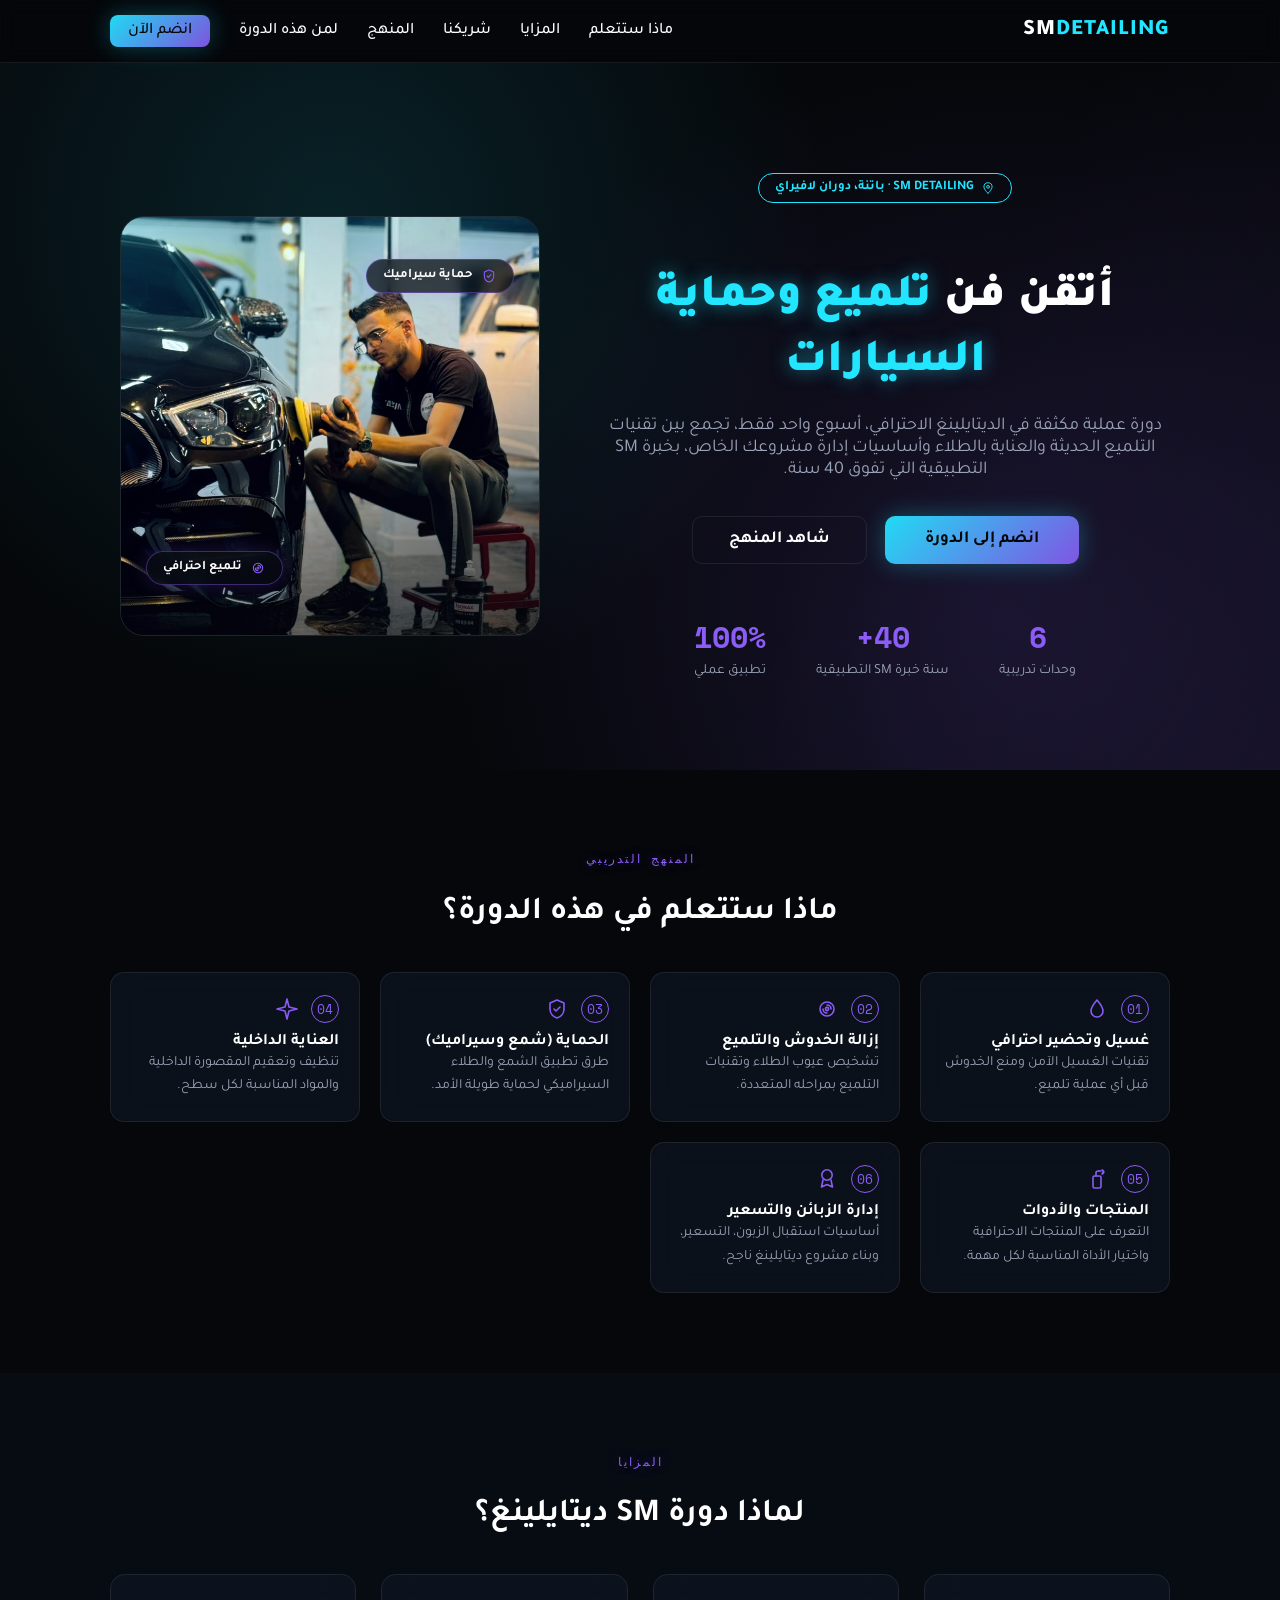
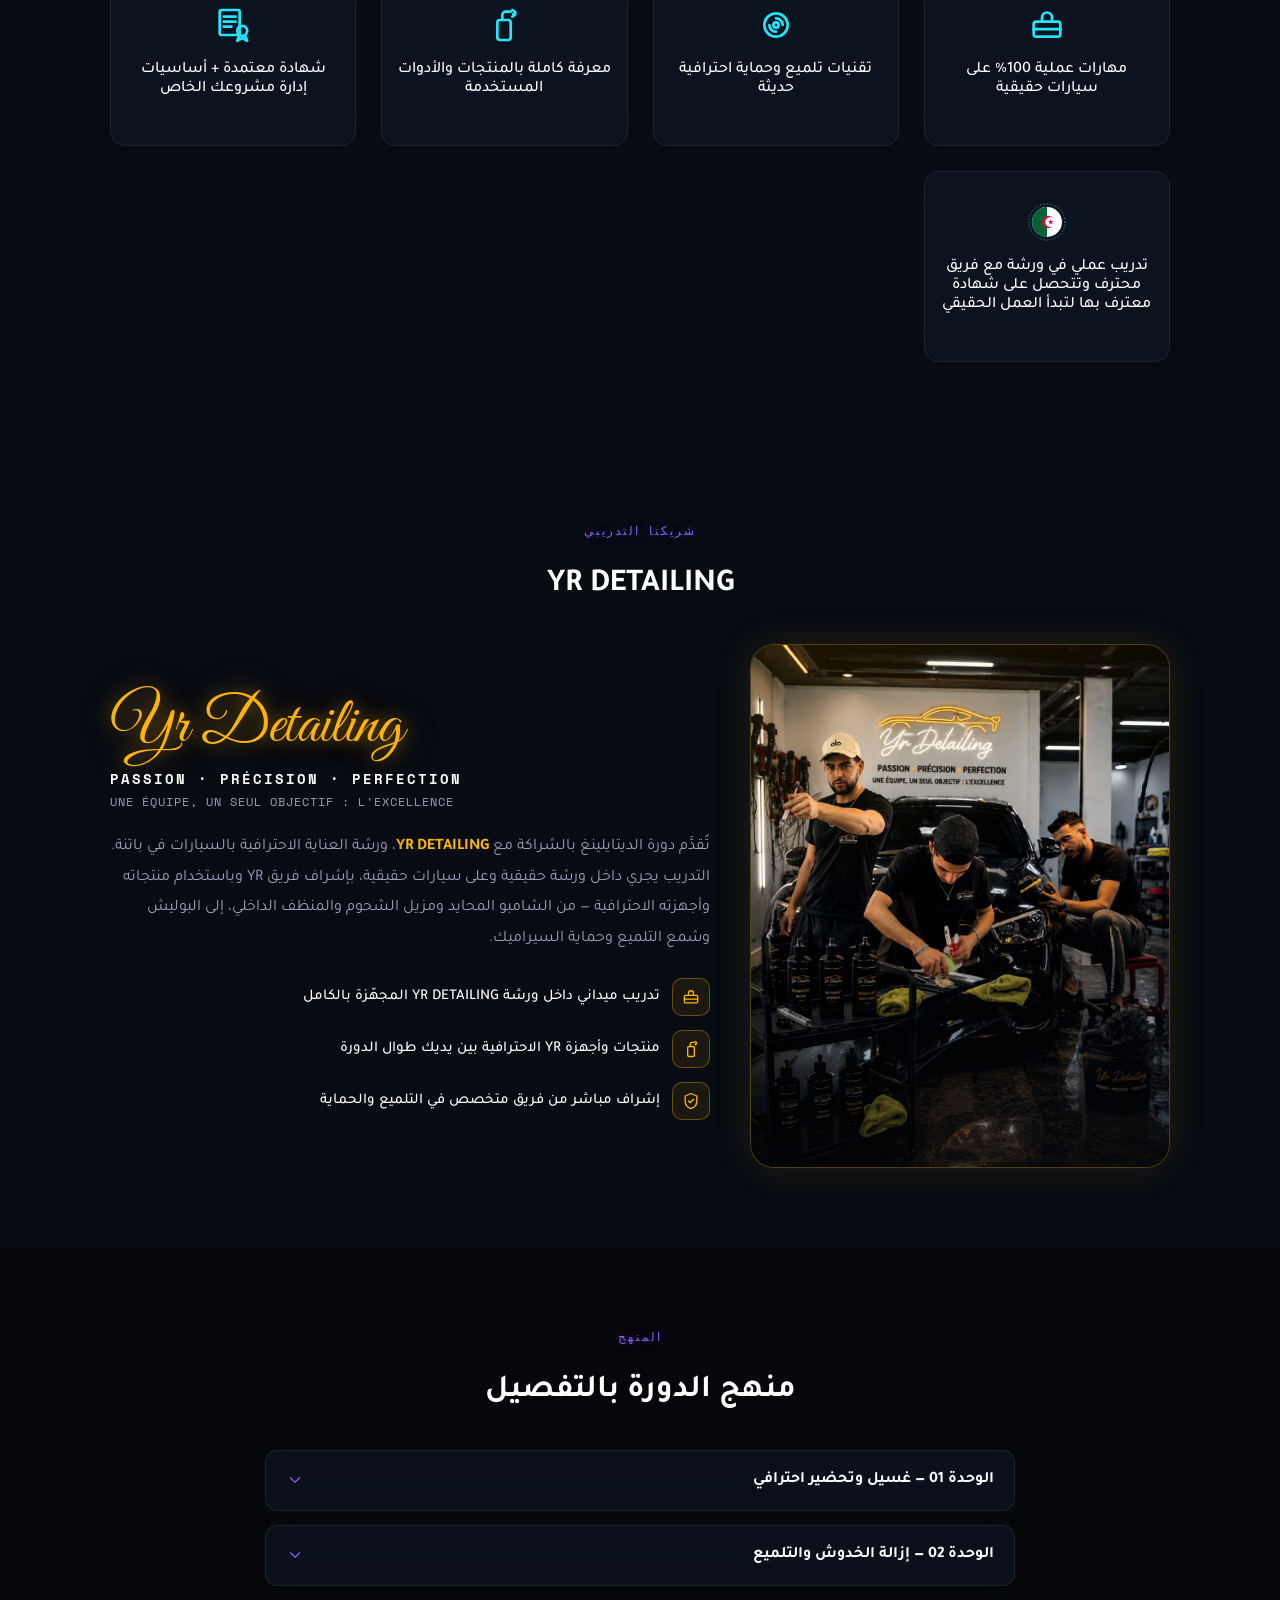
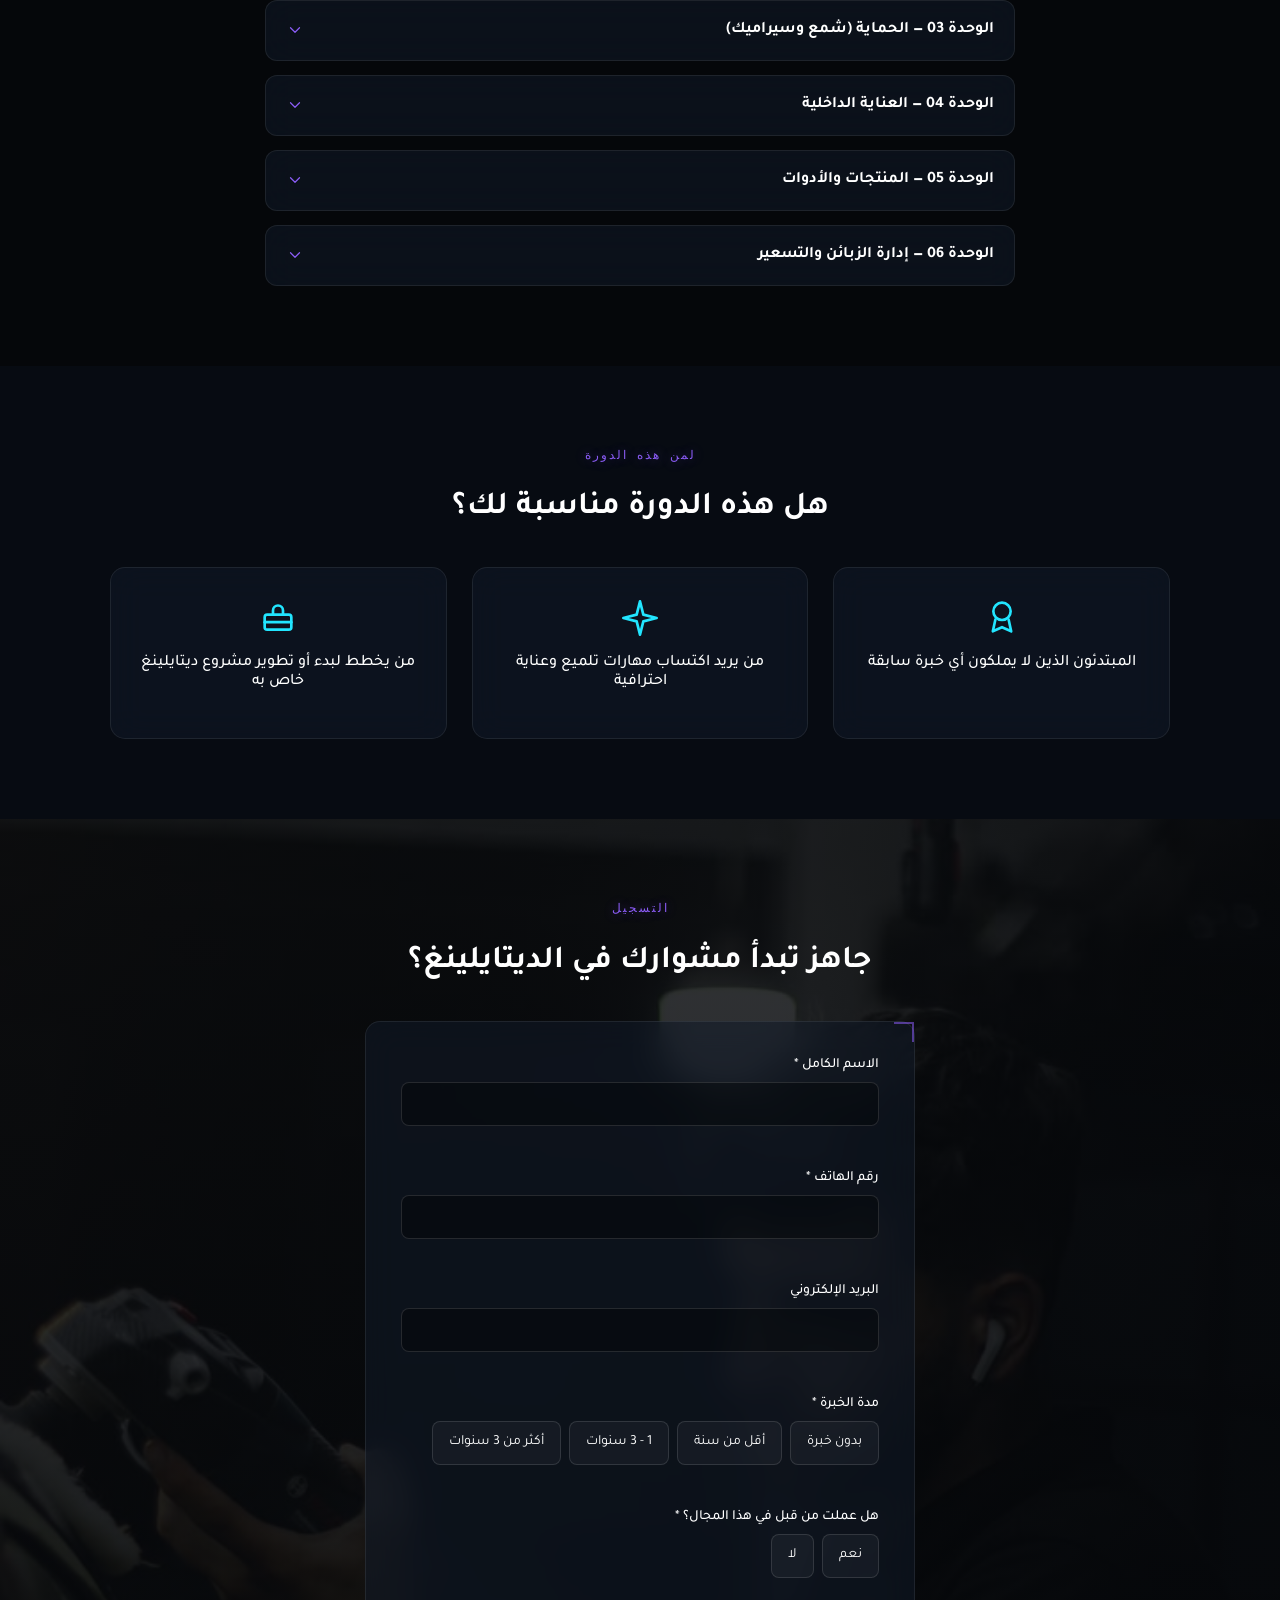
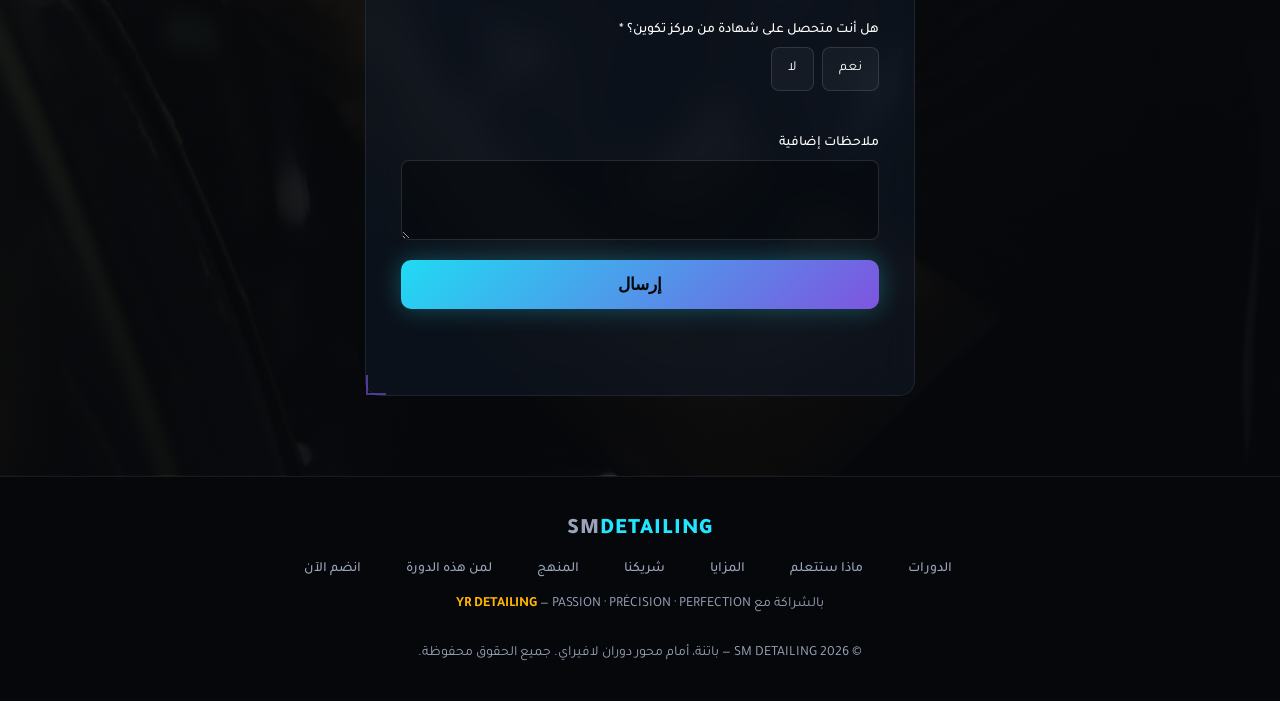
==== commit 5389dda2: "Add YR DETAILING partner section and use its photo on the detailing card The detailing course is run" ====
--- a/detailing.html
+++ b/detailing.html
@@ -8,7 +8,7 @@
 <title>SM DETAILING | دورة التلميع الاحترافي - باتنة</title>
 <link rel="icon" href="data:image/svg+xml,%3Csvg xmlns='http://www.w3.org/2000/svg' viewBox='0 0 100 100'%3E%3Ccircle cx='50' cy='50' r='48' fill='%23000'/%3E%3Ccircle cx='50' cy='50' r='48' fill='none' stroke='%2322e5ff' stroke-width='4'/%3E%3Ctext x='50' y='68' font-size='50' text-anchor='middle'%3E%E2%9C%A8%3C/text%3E%3C/svg%3E">
 <link rel="preconnect" href="https://fonts.googleapis.com">
-<link href="https://fonts.googleapis.com/css2?family=Tajawal:wght@400;500;700;900&family=Space+Mono:wght@400;700&display=swap" rel="stylesheet">
+<link href="https://fonts.googleapis.com/css2?family=Great+Vibes&family=Tajawal:wght@400;500;700;900&family=Space+Mono:wght@400;700&display=swap" rel="stylesheet">
 <link rel="stylesheet" href="assets/style.css">
 <link rel="stylesheet" href="assets/detailing.css">
 </head>
@@ -91,6 +91,7 @@
     <nav id="siteNav">
       <a href="#learn">ماذا ستتعلم</a>
       <a href="#benefits">المزايا</a>
+      <a href="#partner">شريكنا</a>
       <a href="#curriculum">المنهج</a>
       <a href="#who">لمن هذه الدورة</a>
       <a href="#signup" class="nav-cta">انضم الآن</a>
@@ -233,6 +234,45 @@
   </div>
 </section>
 
+<section class="partner" id="partner">
+  <div class="container">
+    <span class="section-eyebrow reveal">شريكنا التدريبي</span>
+    <h2 class="section-title reveal">YR DETAILING</h2>
+
+    <div class="partner-inner">
+      <div class="partner-media reveal">
+        <img src="assets/img/yr-detailing.jpg" alt="فريق YR DETAILING أثناء تلميع وتنظيف سيارة داخل الورشة" width="1024" height="1280" loading="lazy" decoding="async">
+      </div>
+
+      <div class="partner-body reveal">
+        <p class="partner-wordmark">Yr Detailing</p>
+        <p class="partner-slogan">PASSION · PRÉCISION · PERFECTION</p>
+        <p class="partner-motto">UNE ÉQUIPE, UN SEUL OBJECTIF : L'EXCELLENCE</p>
+        <p class="partner-text">
+          تُقدَّم دورة الديتايلينغ بالشراكة مع <strong>YR DETAILING</strong>، ورشة العناية الاحترافية
+          بالسيارات في باتنة. التدريب يجري داخل ورشة حقيقية وعلى سيارات حقيقية، بإشراف فريق YR
+          وباستخدام منتجاته وأجهزته الاحترافية — من الشامبو المحايد ومزيل الشحوم والمنظف الداخلي،
+          إلى البوليش وشمع التلميع وحماية السيراميك.
+        </p>
+        <ul class="partner-points">
+          <li>
+            <span class="partner-point-icon"><svg class="icon"><use href="#icon-toolbox"/></svg></span>
+            تدريب ميداني داخل ورشة YR DETAILING المجهّزة بالكامل
+          </li>
+          <li>
+            <span class="partner-point-icon"><svg class="icon"><use href="#icon-spray"/></svg></span>
+            منتجات وأجهزة YR الاحترافية بين يديك طوال الدورة
+          </li>
+          <li>
+            <span class="partner-point-icon"><svg class="icon"><use href="#icon-shield"/></svg></span>
+            إشراف مباشر من فريق متخصص في التلميع والحماية
+          </li>
+        </ul>
+      </div>
+    </div>
+  </div>
+</section>
+
 <section class="faq" id="curriculum">
   <div class="container">
     <span class="section-eyebrow reveal">المنهج</span>
@@ -429,10 +469,12 @@
       <a href="index.html">الدورات</a>
       <a href="#learn">ماذا ستتعلم</a>
       <a href="#benefits">المزايا</a>
+      <a href="#partner">شريكنا</a>
       <a href="#curriculum">المنهج</a>
       <a href="#who">لمن هذه الدورة</a>
       <a href="#signup">انضم الآن</a>
     </nav>
+    <p class="footer-partner">بالشراكة مع <strong>YR DETAILING</strong> — PASSION · PRÉCISION · PERFECTION</p>
     <p>© 2026 SM DETAILING — باتنة، أمام محور دوران لافيراي. جميع الحقوق محفوظة.</p>
   </div>
 </footer>
--- a/assets/detailing.css
+++ b/assets/detailing.css
@@ -172,3 +172,122 @@
   background-position: center 25%;
   background-repeat: no-repeat;
 }
+
+/* Partner section: YR DETAILING, the workshop the course is run with.
+   --yr is the partner's own gold, kept local to this block so the page's
+   cyan/violet theme stays intact everywhere else. */
+.partner {
+  padding: 80px 0;
+  background-color: var(--bg-alt);
+  --yr: #ffb400;
+  --yr-rgb: 255, 180, 0;
+}
+.partner-inner {
+  display: flex;
+  flex-wrap: wrap;
+  align-items: center;
+  gap: 40px;
+  margin-top: 40px;
+}
+.partner-media {
+  flex: 1 1 340px;
+  min-width: 0;
+  max-width: 420px;
+  position: relative;
+  border-radius: 24px;
+  overflow: hidden;
+  border: 1px solid rgba(var(--yr-rgb), 0.28);
+  background: rgba(18, 26, 41, 0.5);
+  box-shadow: 0 0 40px rgba(var(--yr-rgb), 0.12);
+}
+.partner-media img {
+  display: block;
+  width: 100%;
+  height: 100%;
+  aspect-ratio: 4 / 5;
+  object-fit: cover;
+  object-position: 50% 45%;
+  filter: contrast(1.05) saturate(0.95);
+}
+.partner-media::after {
+  content: '';
+  position: absolute;
+  inset: 0;
+  background: linear-gradient(160deg, rgba(var(--yr-rgb), 0.12) 0%, transparent 45%, rgba(5, 7, 10, 0.75) 100%);
+  pointer-events: none;
+}
+.partner-body { flex: 1 1 380px; min-width: 0; }
+.partner-wordmark {
+  font-family: 'Great Vibes', 'Segoe Script', cursive;
+  font-size: clamp(42px, 7vw, 64px);
+  line-height: 1.1;
+  color: var(--yr);
+  margin: 0;
+  direction: ltr;
+  text-align: start;
+  text-shadow: 0 0 18px rgba(var(--yr-rgb), 0.55), 0 0 45px rgba(var(--yr-rgb), 0.25);
+}
+.partner-slogan {
+  font-family: 'Space Mono', monospace;
+  font-weight: 700;
+  font-size: 14px;
+  letter-spacing: 2px;
+  color: var(--text);
+  direction: ltr;
+  text-align: start;
+  margin: 6px 0 4px;
+}
+.partner-motto {
+  font-family: 'Space Mono', monospace;
+  font-size: 12px;
+  letter-spacing: 1px;
+  color: var(--text-dim);
+  direction: ltr;
+  text-align: start;
+  margin: 0 0 22px;
+}
+.partner-text {
+  color: var(--text-dim);
+  line-height: 1.9;
+  margin: 0 0 24px;
+}
+.partner-text strong { color: var(--yr); font-weight: 700; }
+.partner-points {
+  list-style: none;
+  margin: 0;
+  padding: 0;
+  display: flex;
+  flex-direction: column;
+  gap: 14px;
+}
+.partner-points li {
+  display: flex;
+  align-items: center;
+  gap: 12px;
+  font-size: 15px;
+  font-weight: 500;
+}
+.partner-point-icon {
+  flex-shrink: 0;
+  width: 38px;
+  height: 38px;
+  display: grid;
+  place-items: center;
+  border-radius: 10px;
+  border: 1px solid rgba(var(--yr-rgb), 0.35);
+  background: rgba(var(--yr-rgb), 0.08);
+  color: var(--yr);
+}
+.partner-point-icon .icon { width: 20px; height: 20px; }
+
+.footer-partner {
+  font-size: 14px;
+  color: var(--text-dim);
+  margin: 0;
+}
+.footer-partner strong { color: #ffb400; font-weight: 700; }
+
+@media (max-width: 780px) {
+  .partner-inner { gap: 28px; }
+  .partner-media { margin: 0 auto; }
+}
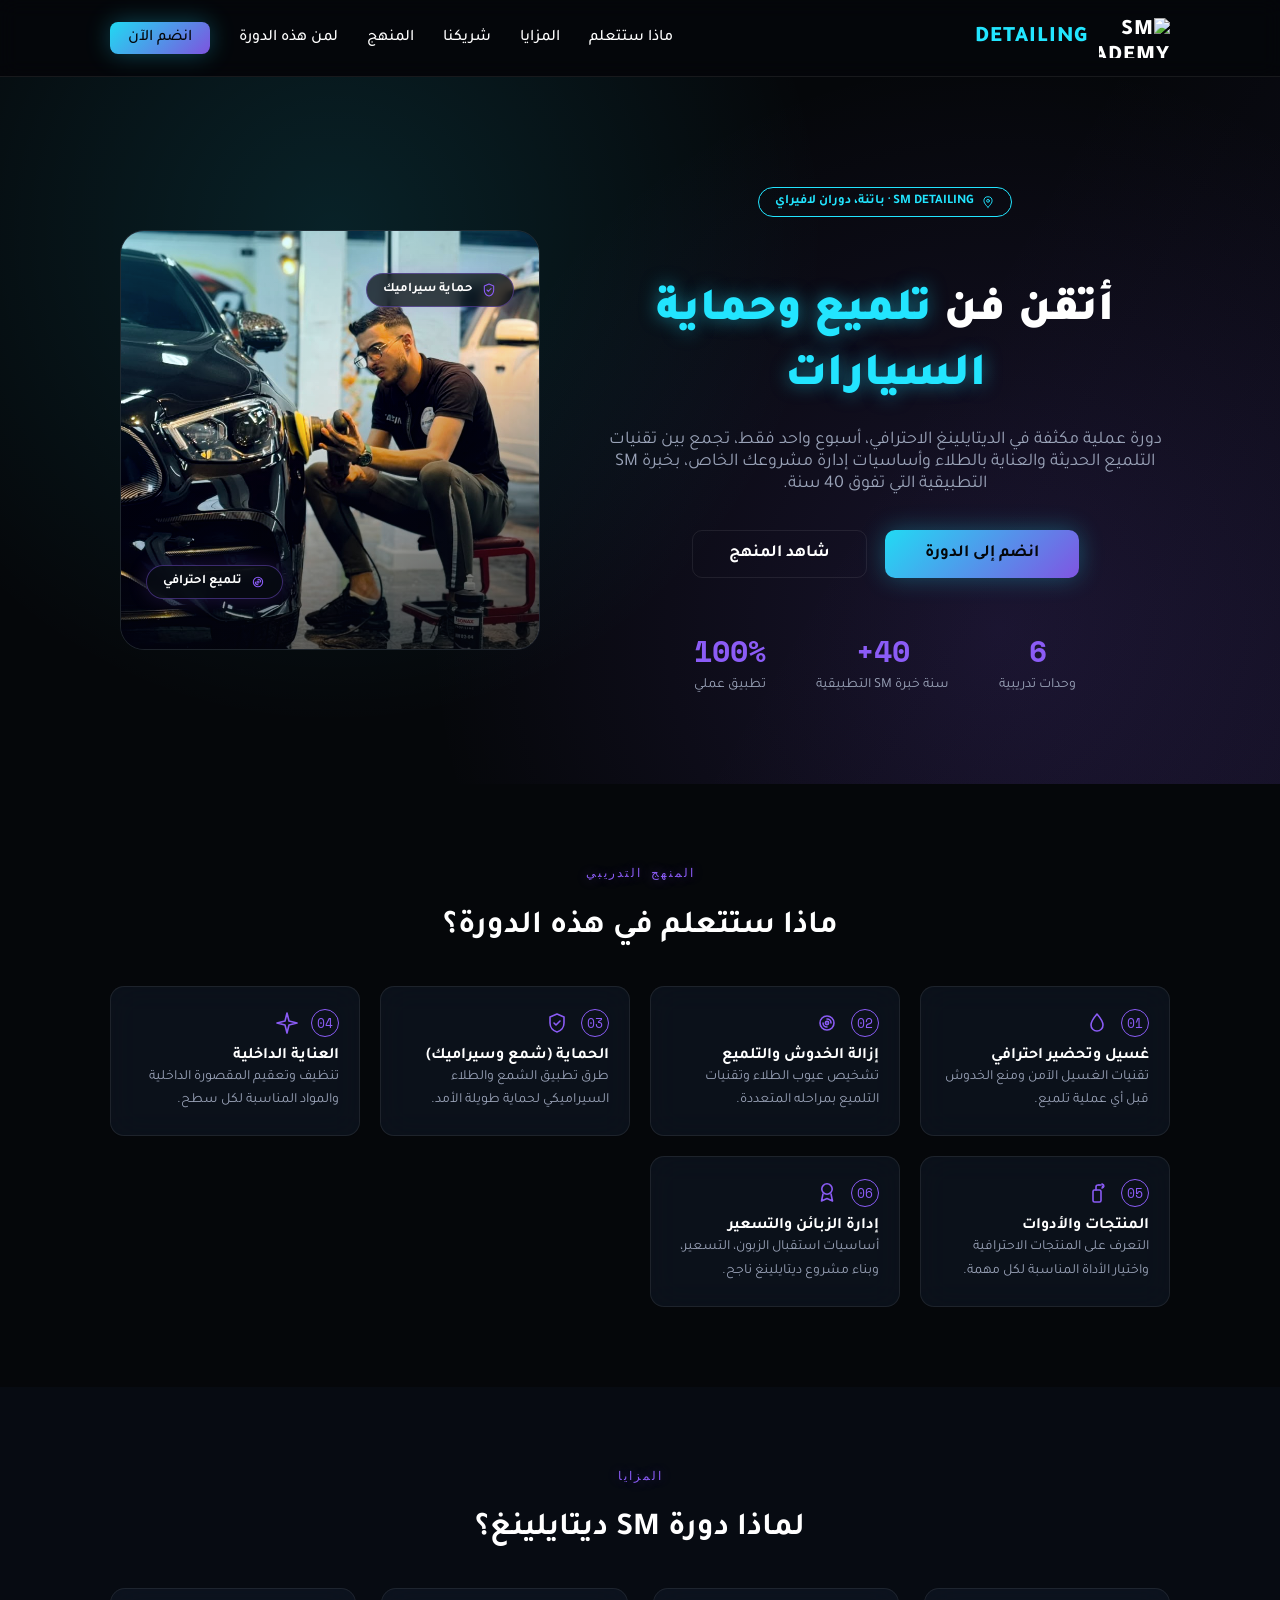
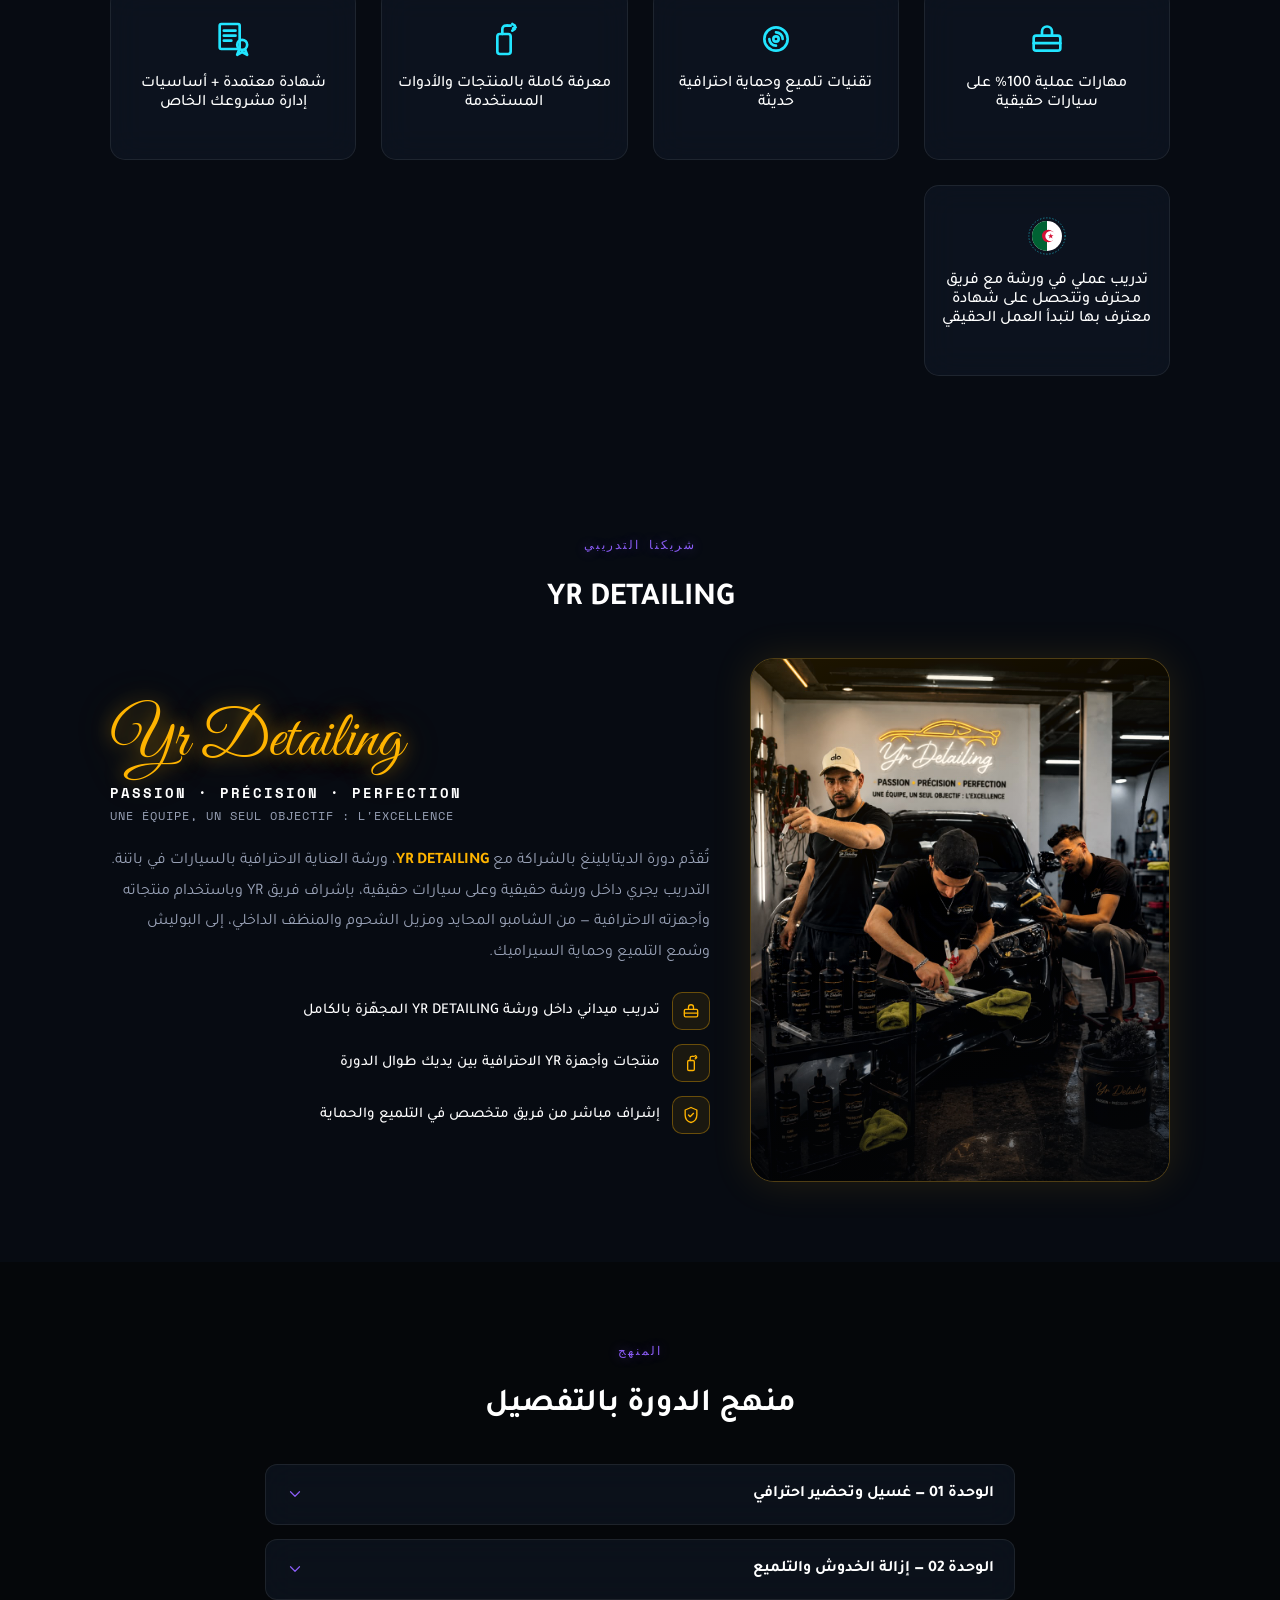
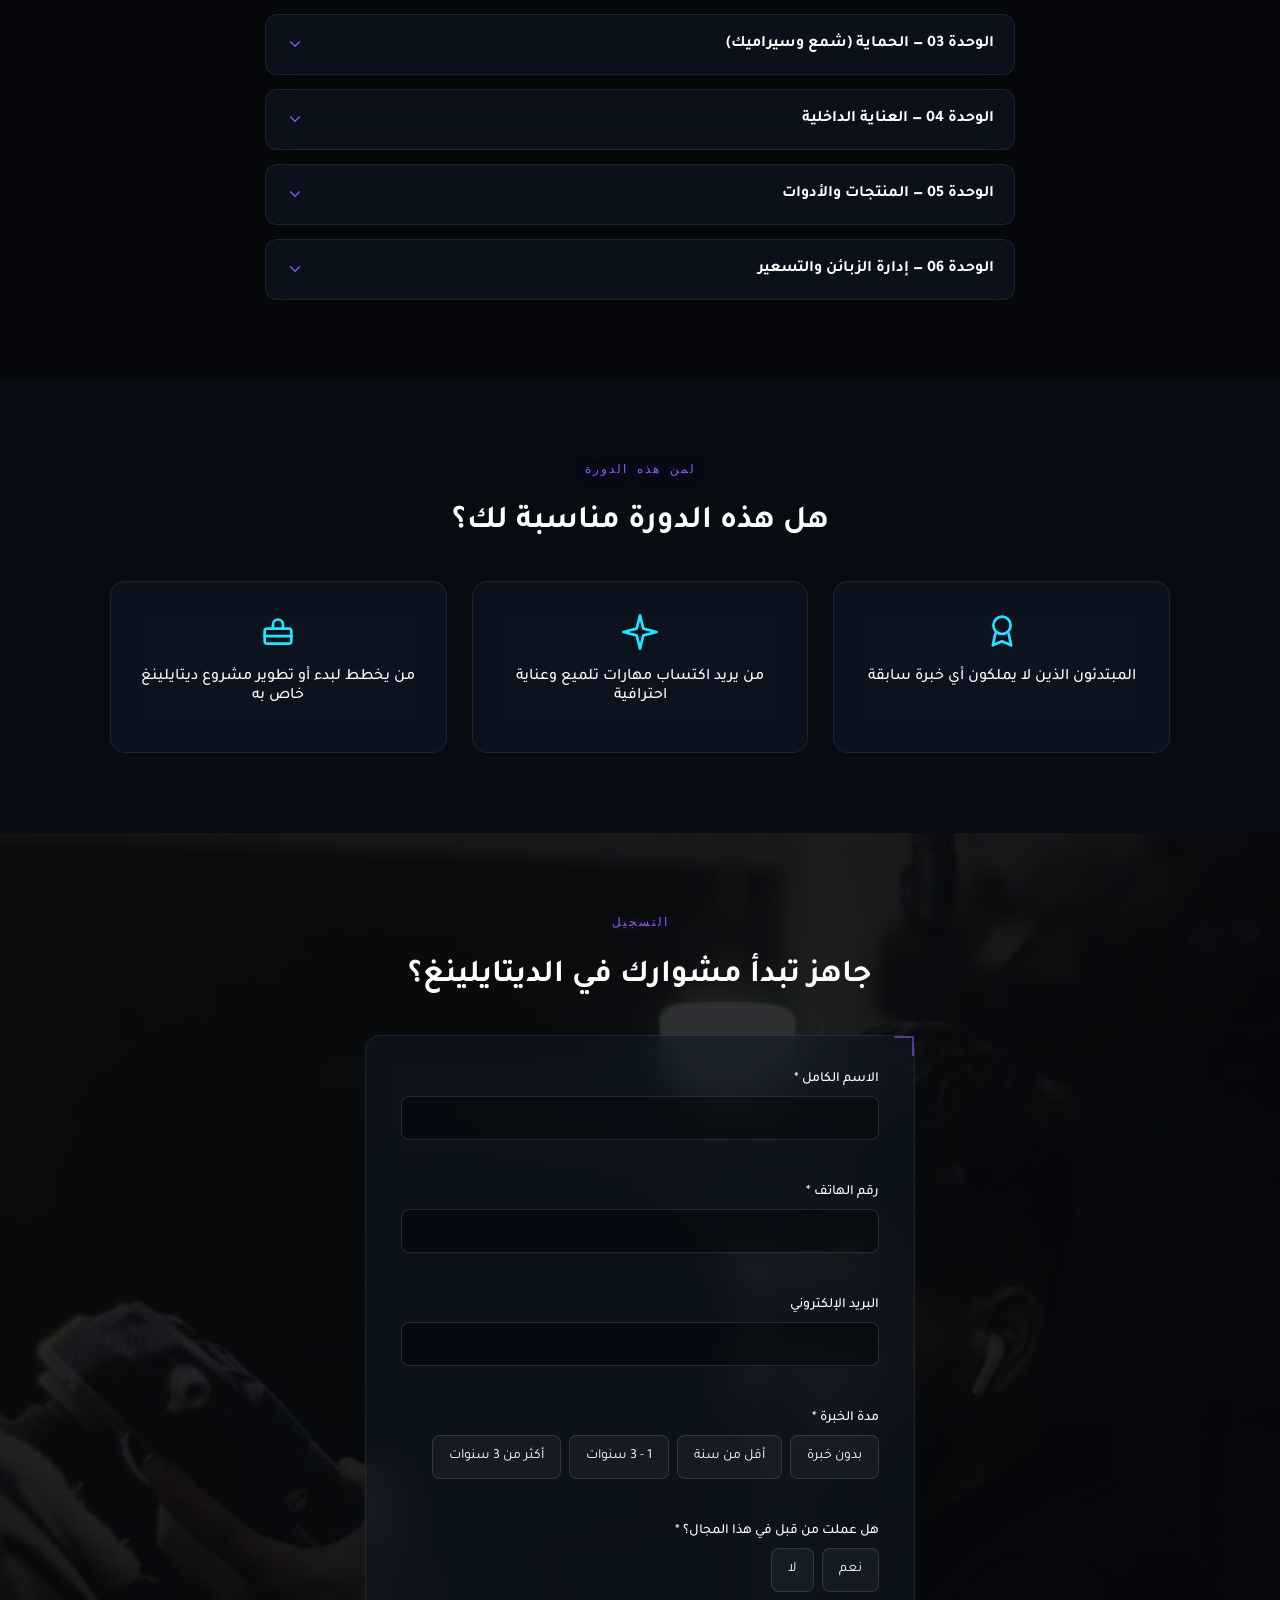
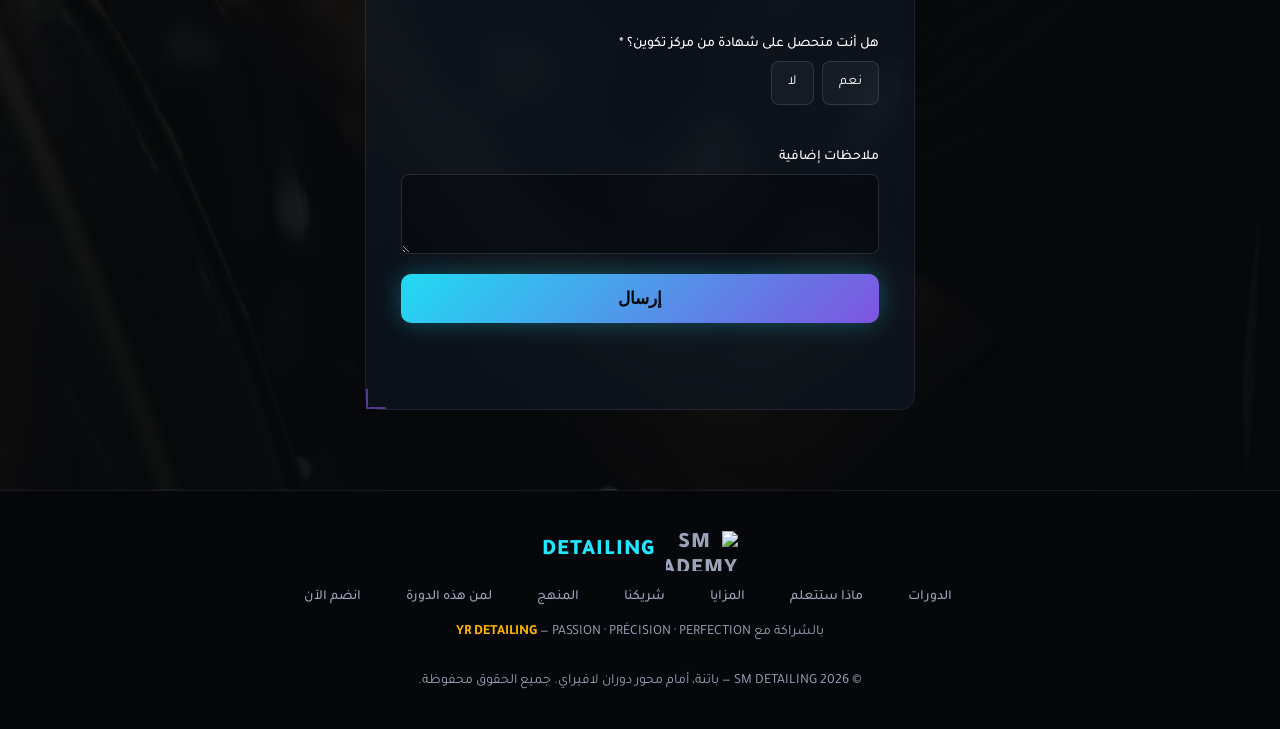
==== commit eabf7f42: "Use the SM ACADEMY logo mark in the header and footer Replaces the "SM" text logo on all three pages" ====
--- a/detailing.html
+++ b/detailing.html
@@ -82,7 +82,7 @@
 
 <header class="site-header">
   <div class="container header-inner">
-    <a href="index.html" class="logo">SM<span>DETAILING</span></a>
+    <a href="index.html" class="logo"><img class="logo-mark" src="assets/img/sm-academy-logo.png" alt="SM ACADEMY" width="1656" height="932" decoding="async"><span>DETAILING</span></a>
 
     <button class="nav-toggle" id="navToggle" aria-expanded="false" aria-controls="siteNav" aria-label="فتح القائمة">
       <span></span><span></span><span></span>
@@ -464,7 +464,7 @@
 
 <footer class="site-footer">
   <div class="container footer-inner">
-    <a href="index.html" class="logo">SM<span>DETAILING</span></a>
+    <a href="index.html" class="logo"><img class="logo-mark" src="assets/img/sm-academy-logo.png" alt="SM ACADEMY" width="1656" height="932" decoding="async"><span>DETAILING</span></a>
     <nav class="footer-nav">
       <a href="index.html">الدورات</a>
       <a href="#learn">ماذا ستتعلم</a>
--- a/assets/style.css
+++ b/assets/style.css
@@ -113,9 +113,19 @@
   position: relative;
 }
 .logo {
+  display: inline-flex;
+  align-items: center;
+  gap: 10px;
   font-weight: 900;
   font-size: 22px;
   letter-spacing: 1px;
+}
+/* SM ACADEMY mark. Sized by height so the wordmark keeps its aspect ratio;
+   the width/height attributes on the tag reserve the box before it loads. */
+.logo-mark {
+  display: block;
+  height: 40px;
+  width: auto;
 }
 .logo span { color: var(--red); }
 
@@ -660,6 +670,7 @@
 }
 
 @media (max-width: 600px) {
+  .logo-mark { height: 32px; }
   .hero { padding: 70px 0 60px; }
   .hero-stats { gap: 28px; margin-top: 36px; }
   .hero-inner { gap: 34px; }
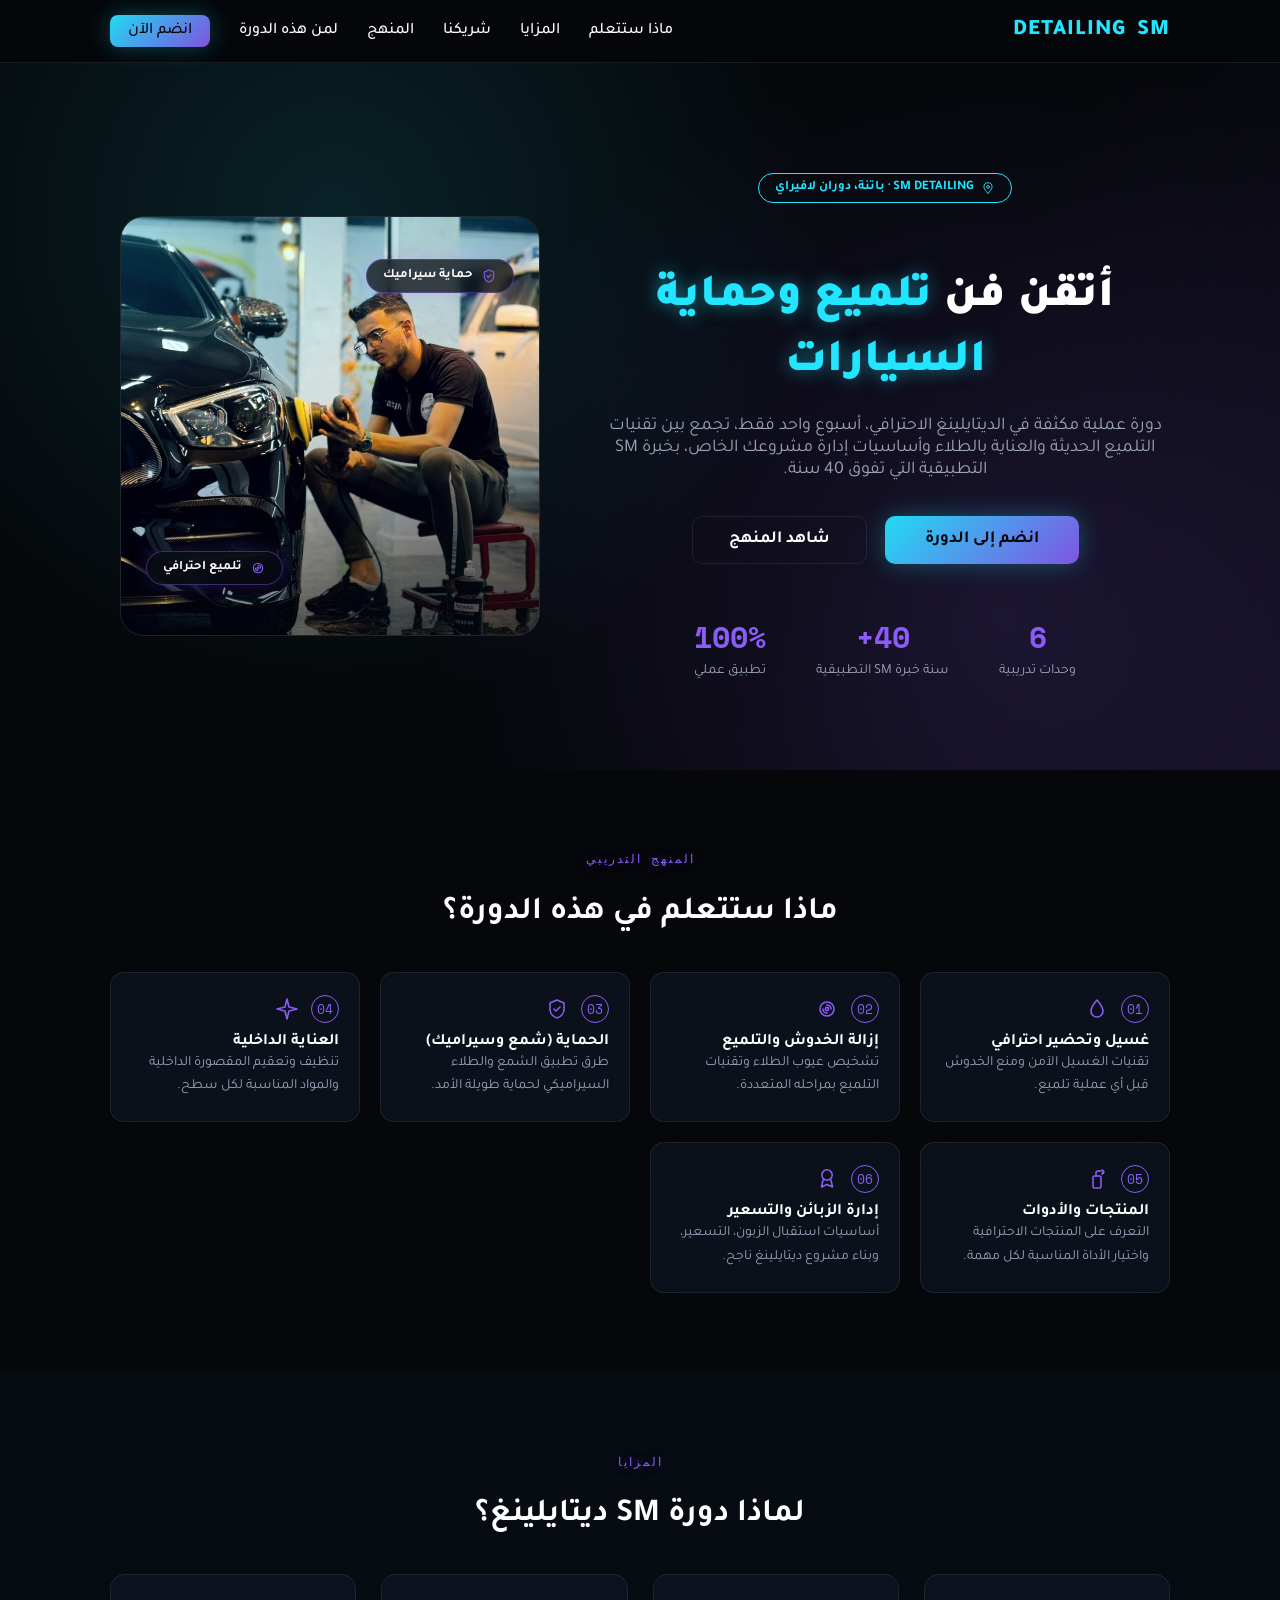
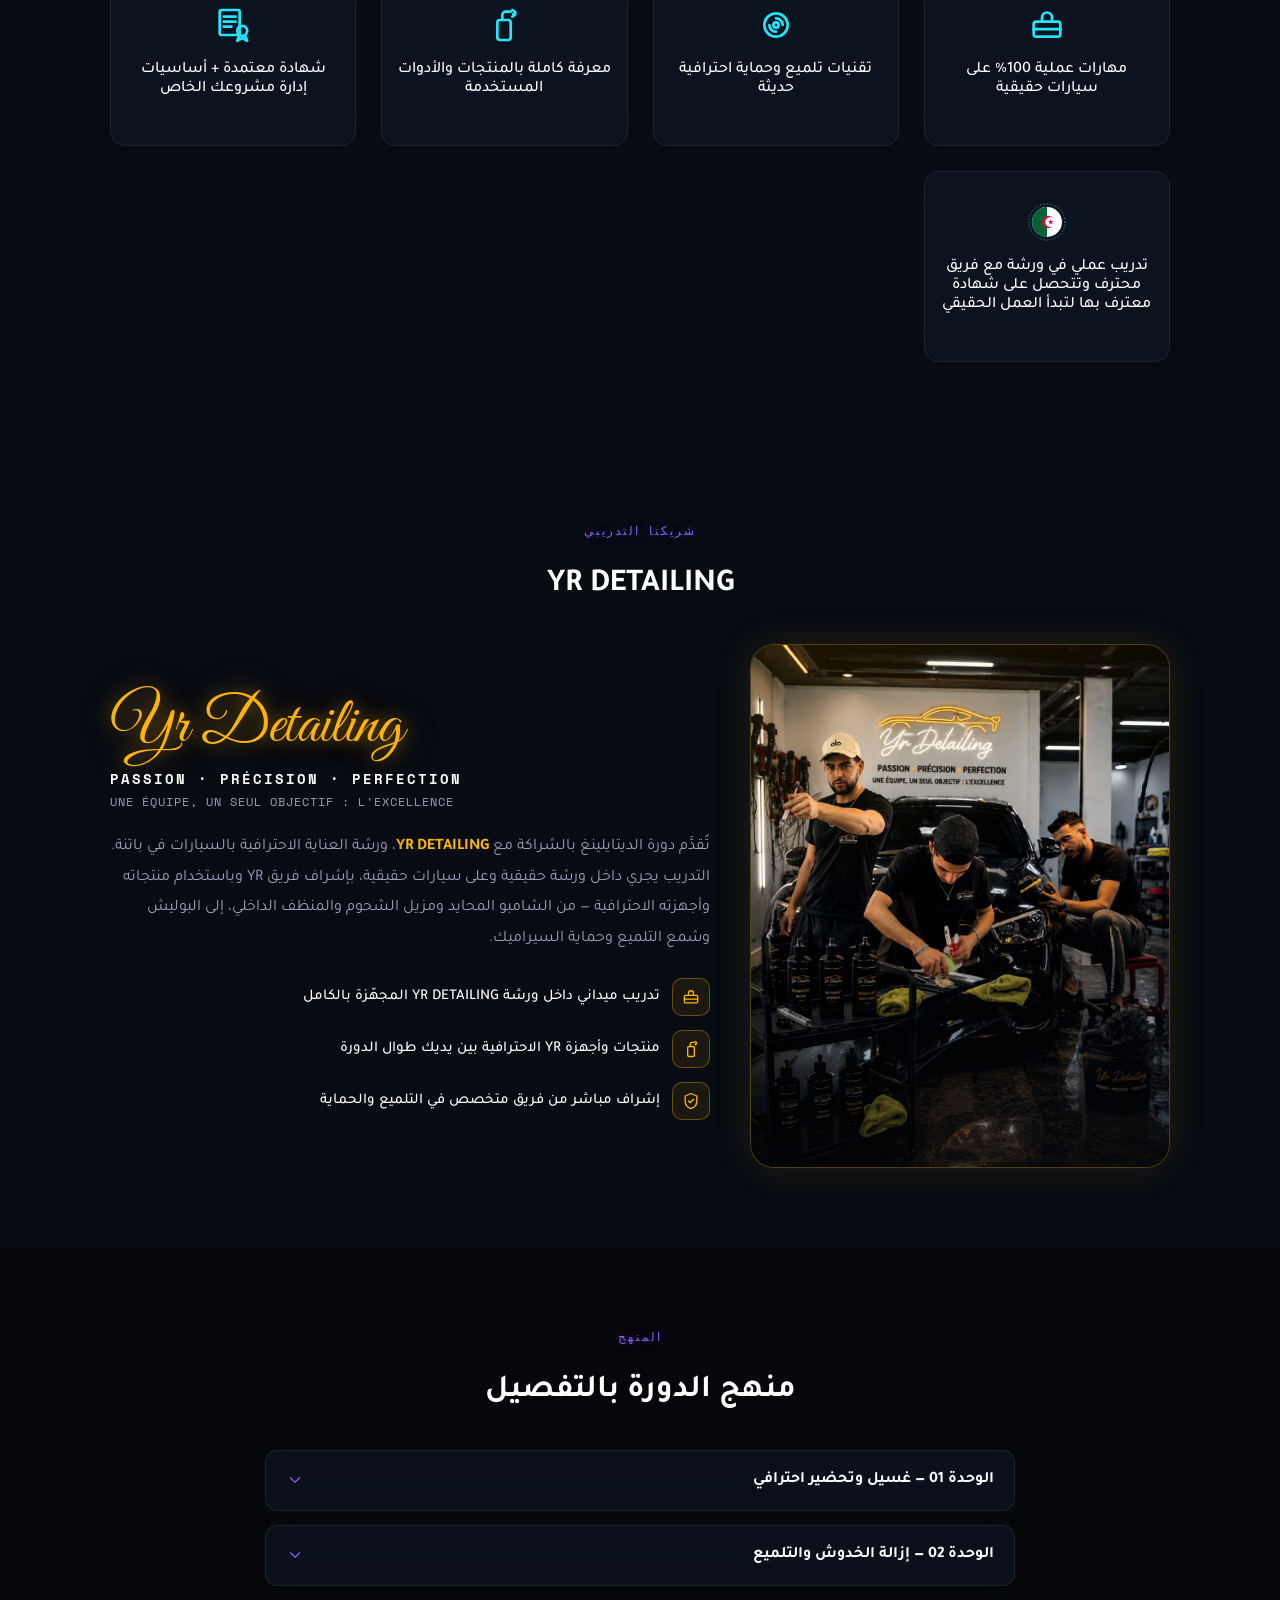
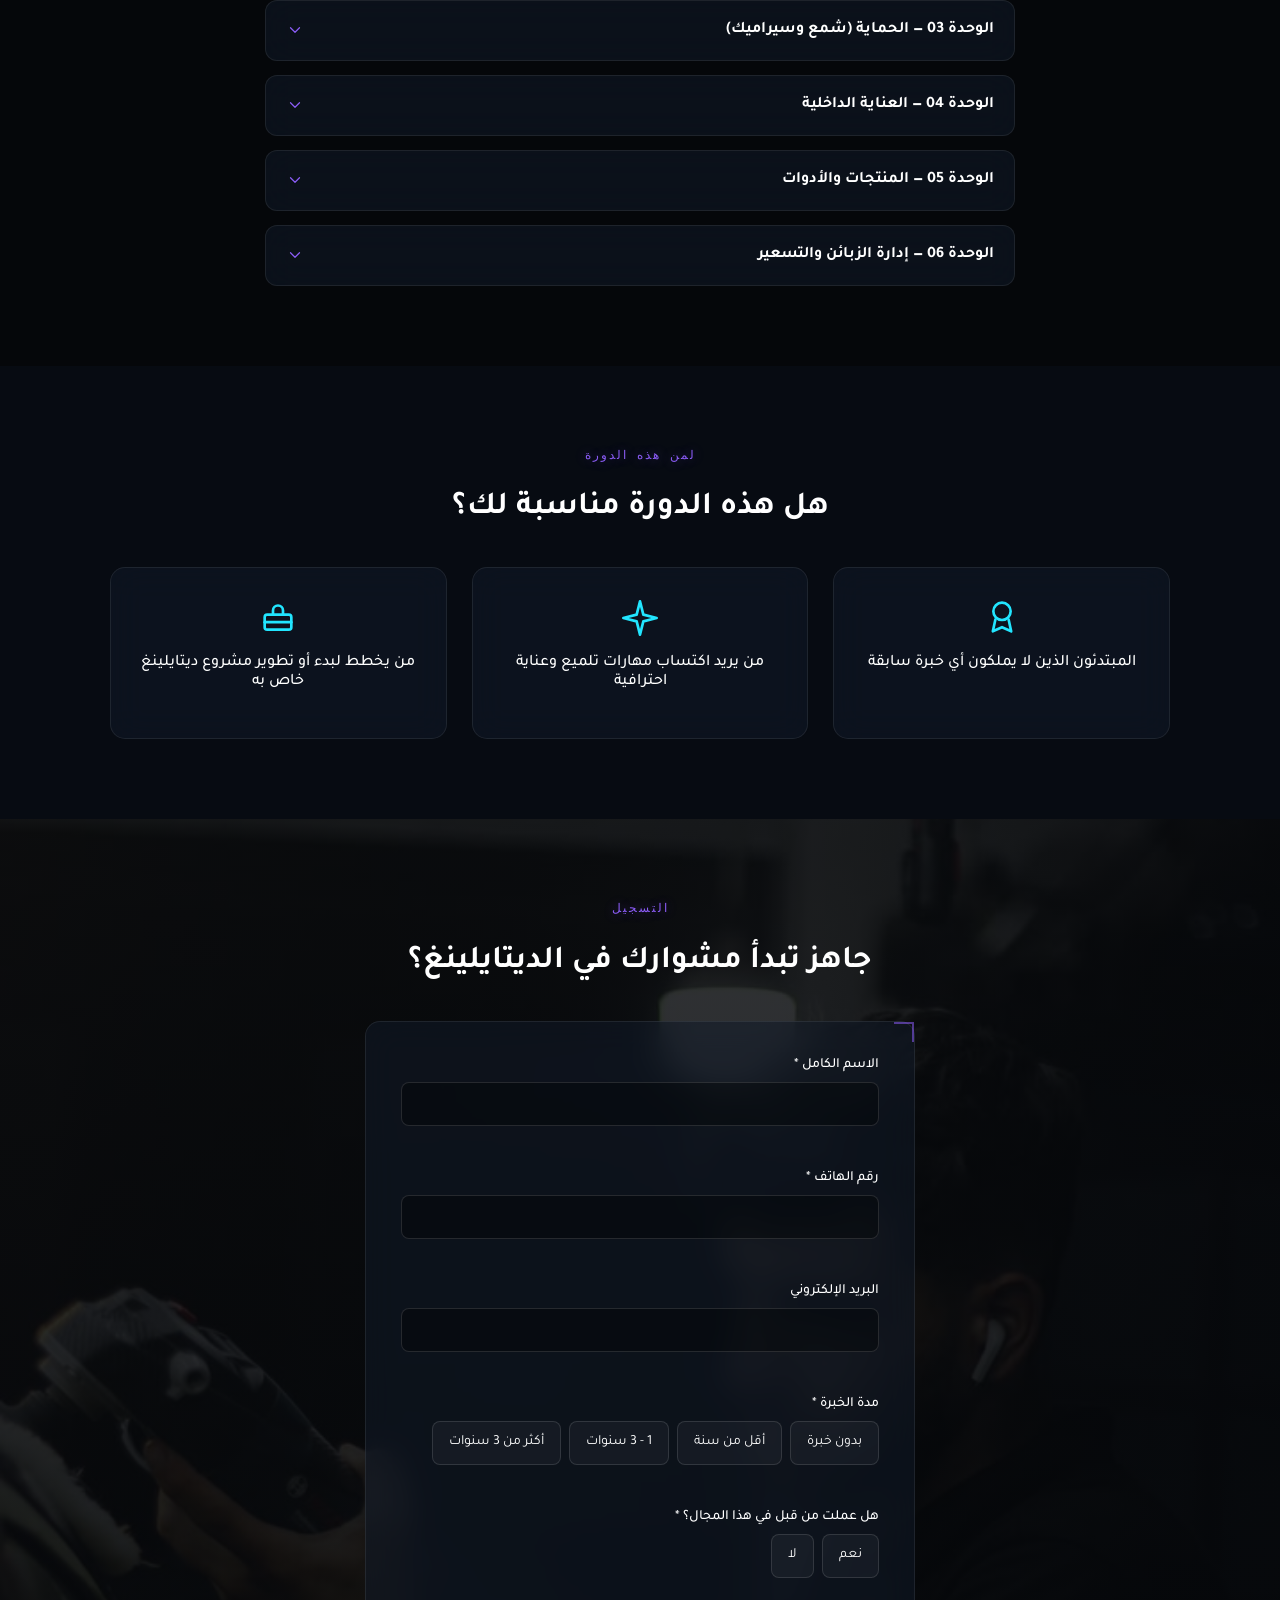
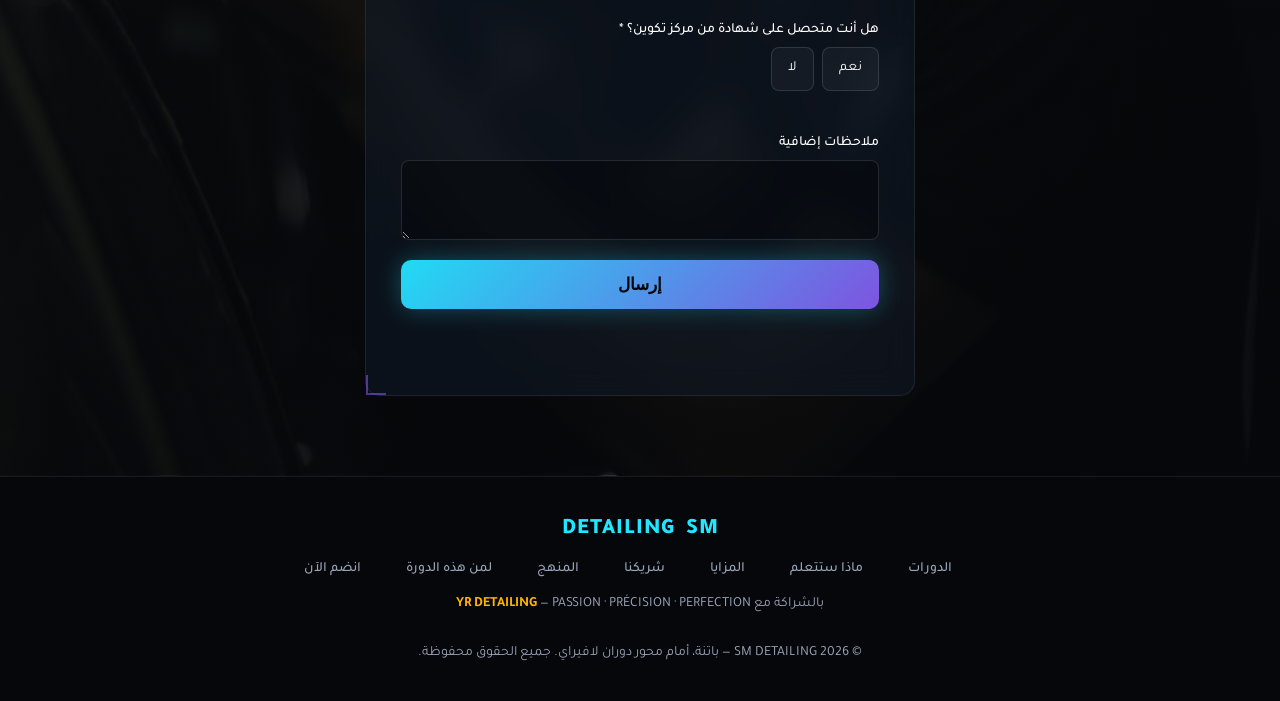
==== commit f70f9ff6: "Fall back to the SM text logo when the mark fails to load assets/img/sm-academy-logo.png is not in t" ====
--- a/detailing.html
+++ b/detailing.html
@@ -82,7 +82,7 @@
 
 <header class="site-header">
   <div class="container header-inner">
-    <a href="index.html" class="logo"><img class="logo-mark" src="assets/img/sm-academy-logo.png" alt="SM ACADEMY" width="1656" height="932" decoding="async"><span>DETAILING</span></a>
+    <a href="index.html" class="logo"><img class="logo-mark" src="assets/img/sm-academy-logo.png" alt="SM ACADEMY" width="1656" height="932" decoding="async" onerror="this.closest('.logo').classList.add('logo--nomark');this.remove();"><span class="logo-text">SM</span><span>DETAILING</span></a>
 
     <button class="nav-toggle" id="navToggle" aria-expanded="false" aria-controls="siteNav" aria-label="فتح القائمة">
       <span></span><span></span><span></span>
@@ -464,7 +464,7 @@
 
 <footer class="site-footer">
   <div class="container footer-inner">
-    <a href="index.html" class="logo"><img class="logo-mark" src="assets/img/sm-academy-logo.png" alt="SM ACADEMY" width="1656" height="932" decoding="async"><span>DETAILING</span></a>
+    <a href="index.html" class="logo"><img class="logo-mark" src="assets/img/sm-academy-logo.png" alt="SM ACADEMY" width="1656" height="932" decoding="async" onerror="this.closest('.logo').classList.add('logo--nomark');this.remove();"><span class="logo-text">SM</span><span>DETAILING</span></a>
     <nav class="footer-nav">
       <a href="index.html">الدورات</a>
       <a href="#learn">ماذا ستتعلم</a>
--- a/assets/style.css
+++ b/assets/style.css
@@ -128,6 +128,10 @@
   width: auto;
 }
 .logo span { color: var(--red); }
+/* Text fallback: if the mark fails to load, the img removes itself and the
+   header shows the "SM" wordmark instead of a broken image. */
+.logo-text { display: none; color: var(--text); }
+.logo--nomark .logo-text { display: inline; }
 
 nav a {
   margin-inline-start: 25px;
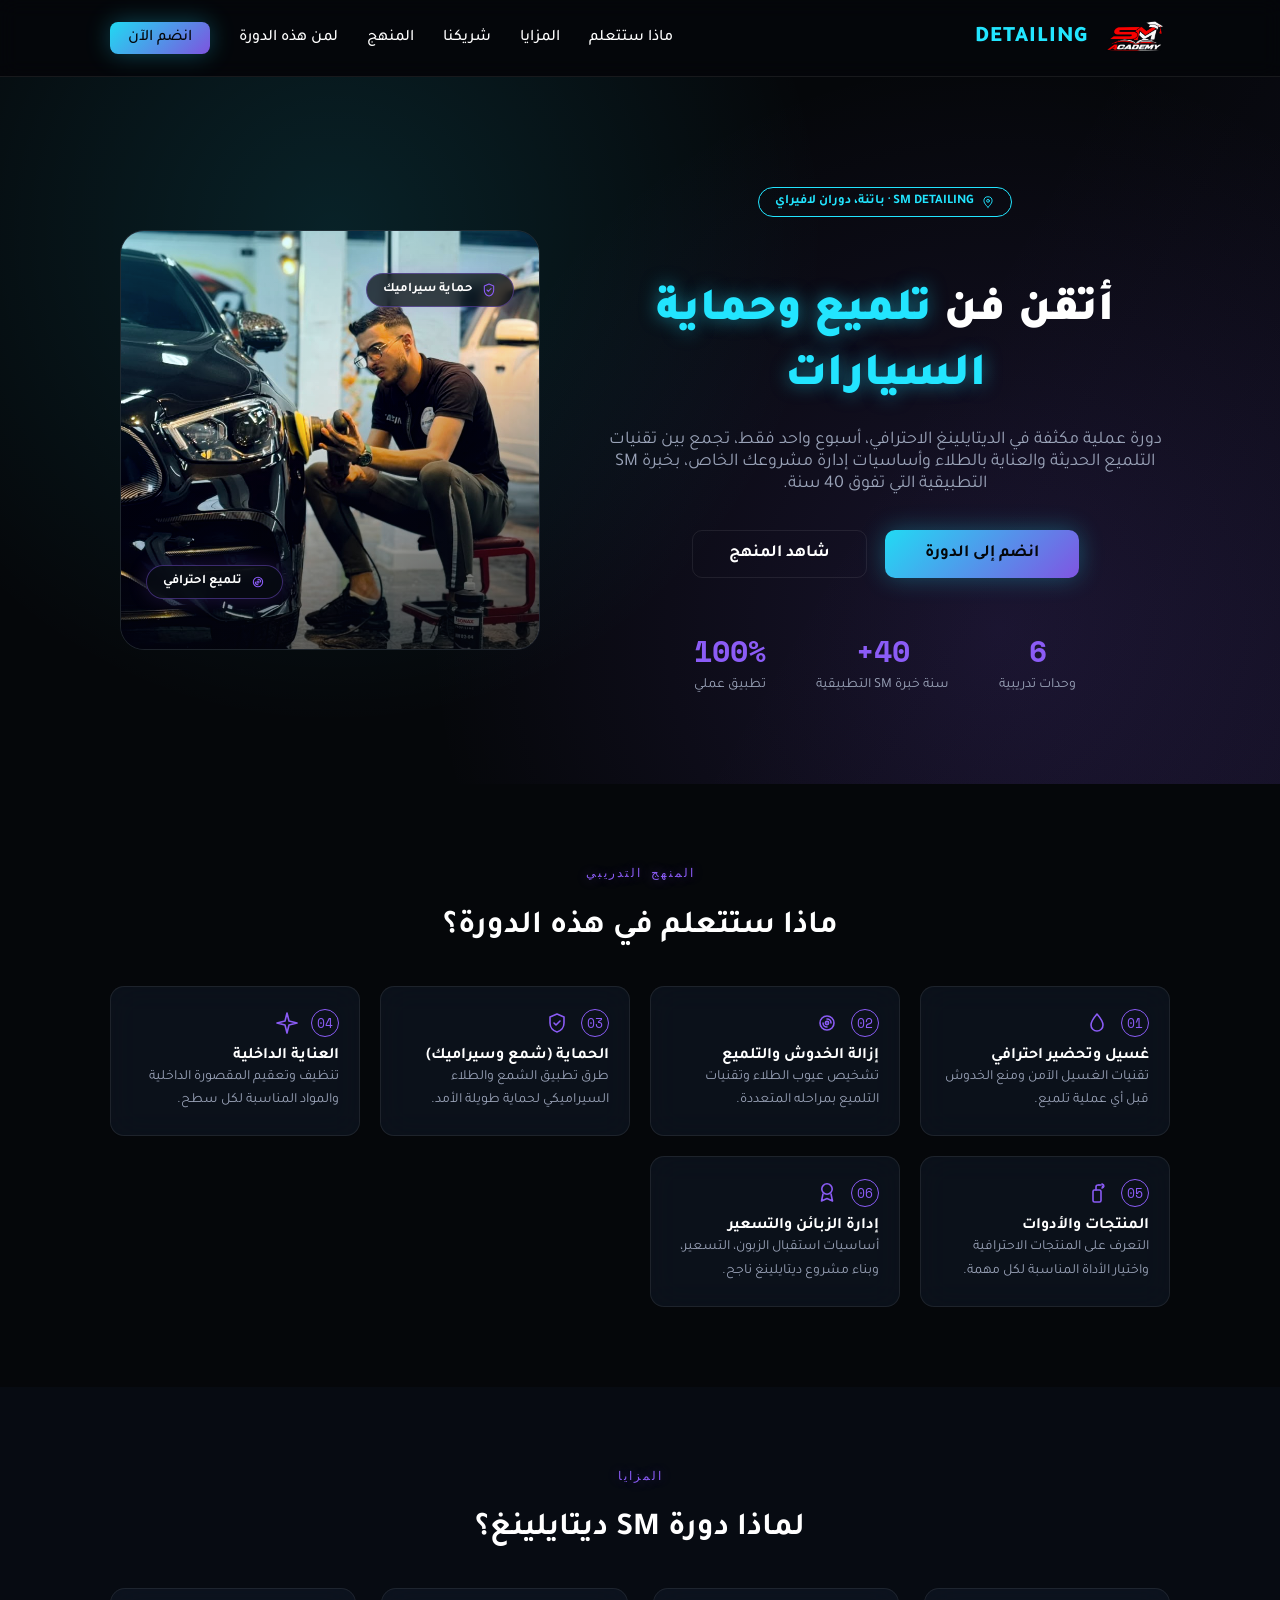
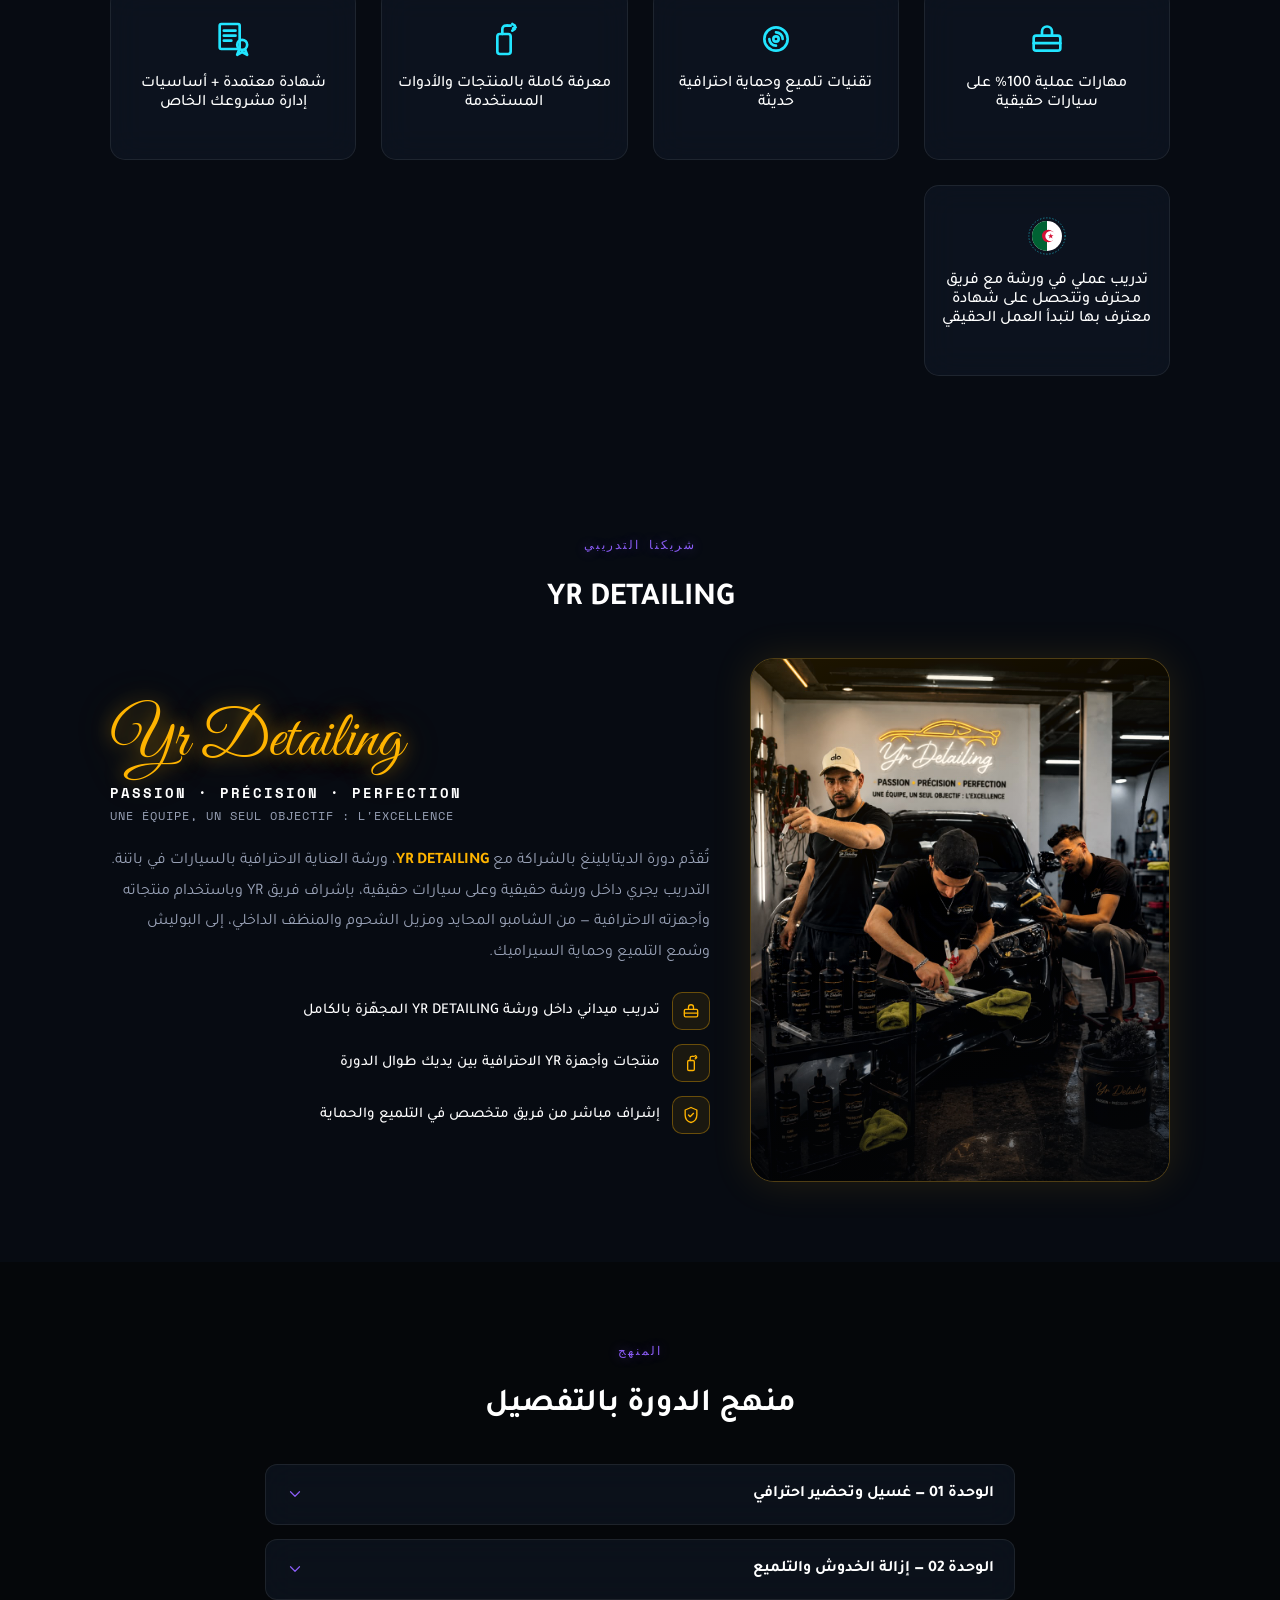
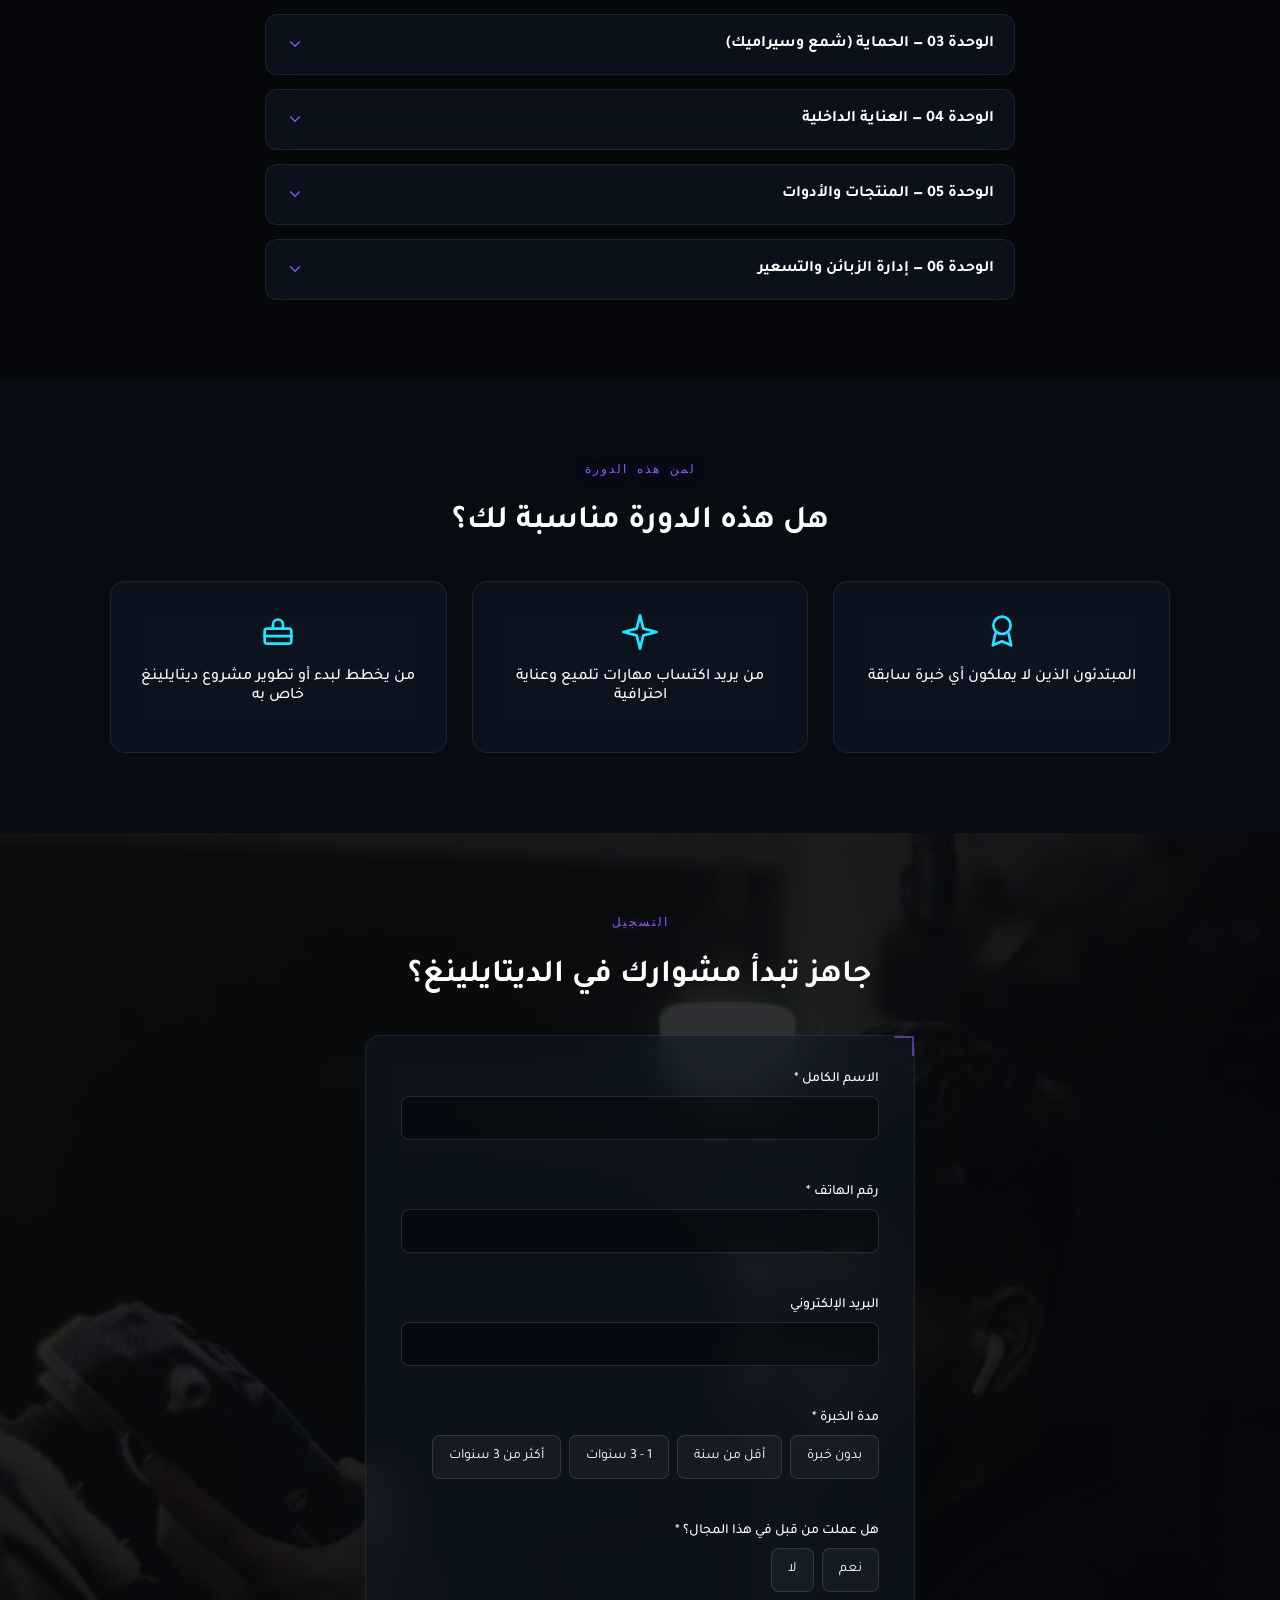
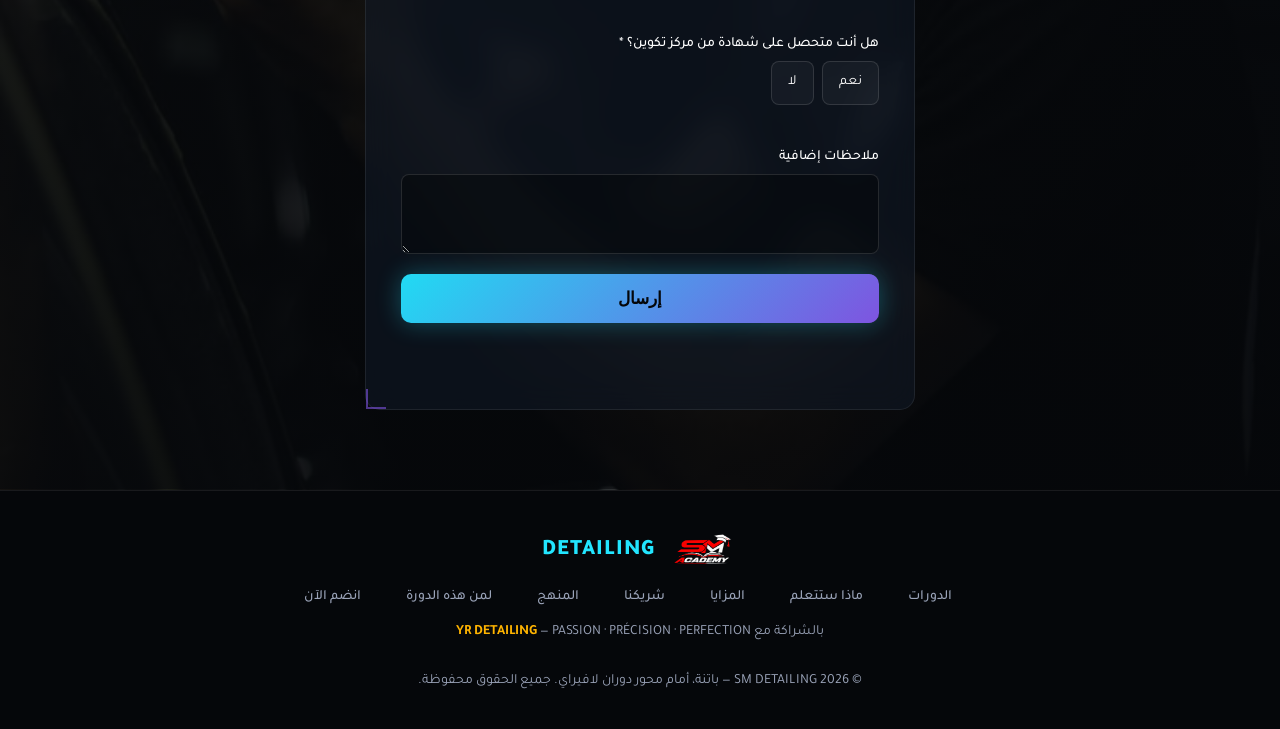
==== commit 8a154390: "Add the SM ACADEMY logo file The mark the header and footer have been pointing at. Source is 1672x94" ====
--- a/detailing.html
+++ b/detailing.html
@@ -82,7 +82,7 @@
 
 <header class="site-header">
   <div class="container header-inner">
-    <a href="index.html" class="logo"><img class="logo-mark" src="assets/img/sm-academy-logo.png" alt="SM ACADEMY" width="1656" height="932" decoding="async" onerror="this.closest('.logo').classList.add('logo--nomark');this.remove();"><span class="logo-text">SM</span><span>DETAILING</span></a>
+    <a href="index.html" class="logo"><img class="logo-mark" src="assets/img/sm-academy-logo.png" alt="SM ACADEMY" width="480" height="270" decoding="async" onerror="this.closest('.logo').classList.add('logo--nomark');this.remove();"><span class="logo-text">SM</span><span>DETAILING</span></a>
 
     <button class="nav-toggle" id="navToggle" aria-expanded="false" aria-controls="siteNav" aria-label="فتح القائمة">
       <span></span><span></span><span></span>
@@ -464,7 +464,7 @@
 
 <footer class="site-footer">
   <div class="container footer-inner">
-    <a href="index.html" class="logo"><img class="logo-mark" src="assets/img/sm-academy-logo.png" alt="SM ACADEMY" width="1656" height="932" decoding="async" onerror="this.closest('.logo').classList.add('logo--nomark');this.remove();"><span class="logo-text">SM</span><span>DETAILING</span></a>
+    <a href="index.html" class="logo"><img class="logo-mark" src="assets/img/sm-academy-logo.png" alt="SM ACADEMY" width="480" height="270" decoding="async" onerror="this.closest('.logo').classList.add('logo--nomark');this.remove();"><span class="logo-text">SM</span><span>DETAILING</span></a>
     <nav class="footer-nav">
       <a href="index.html">الدورات</a>
       <a href="#learn">ماذا ستتعلم</a>
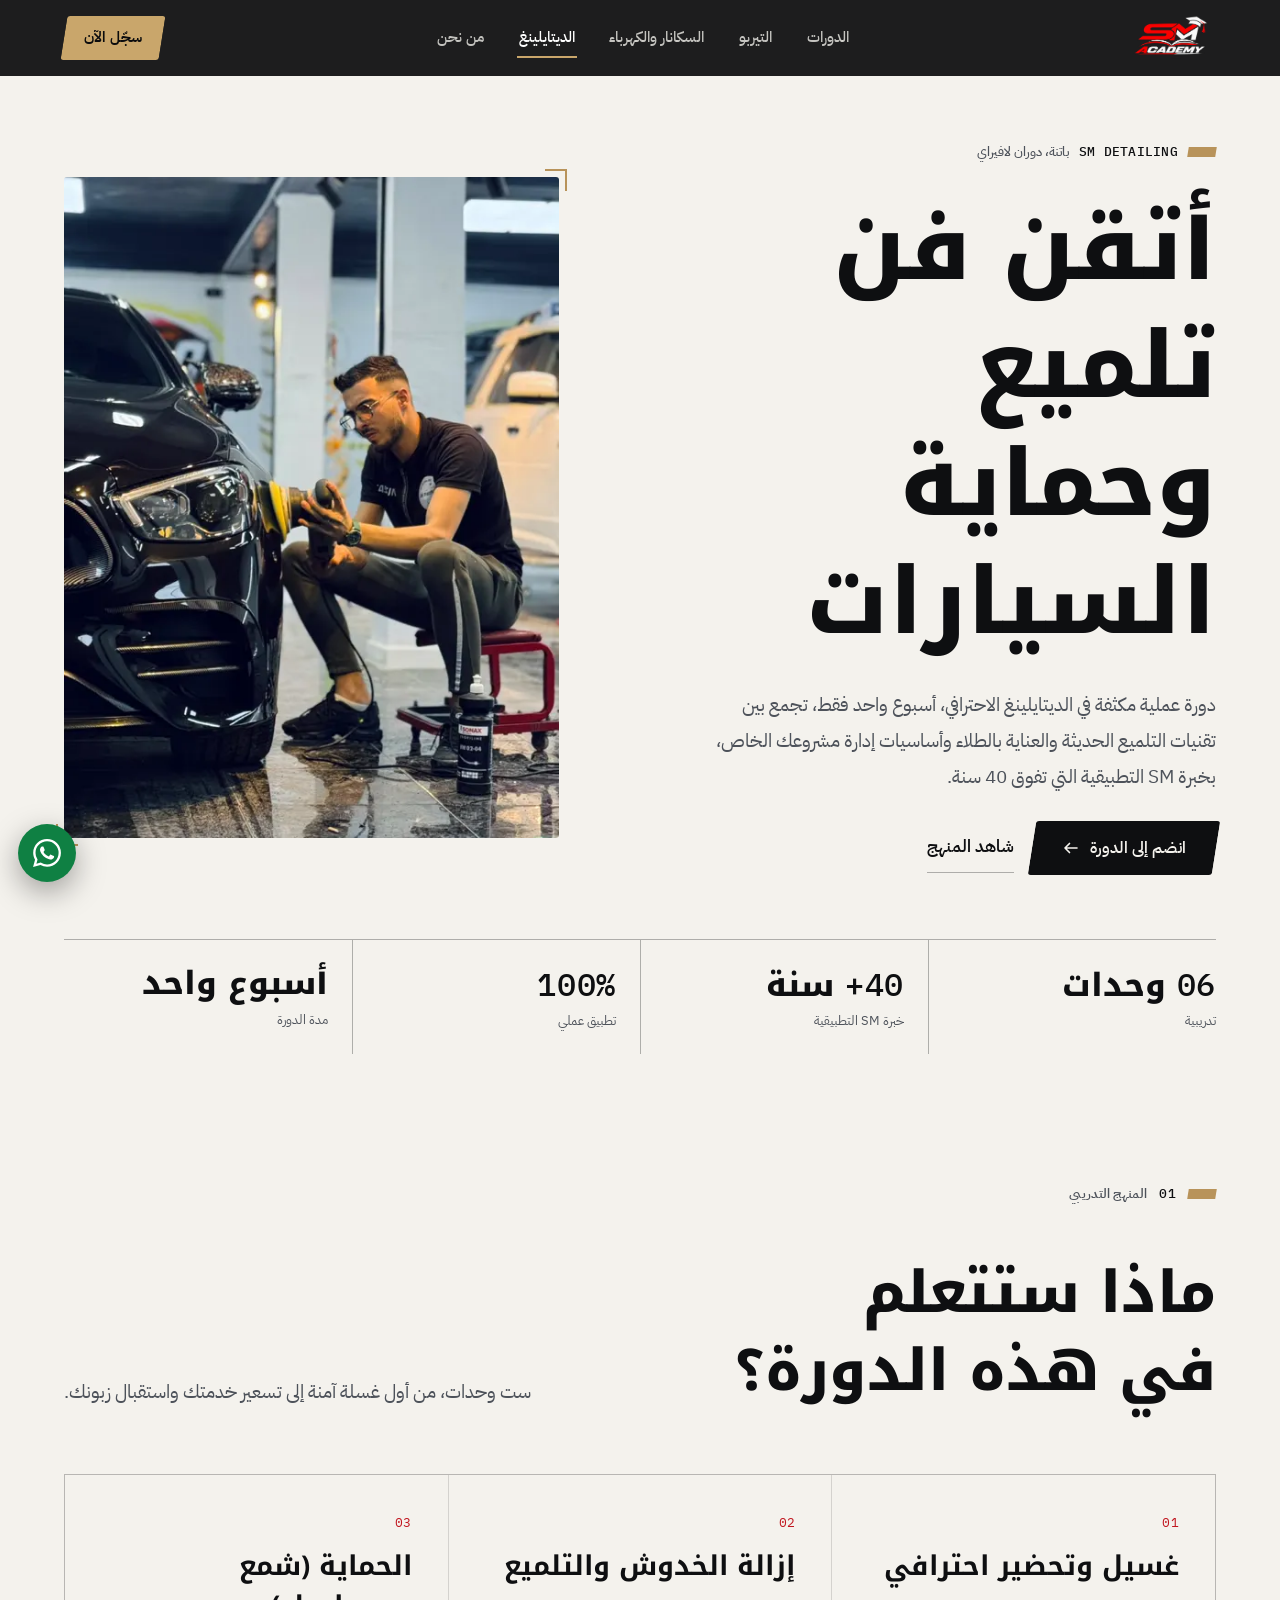
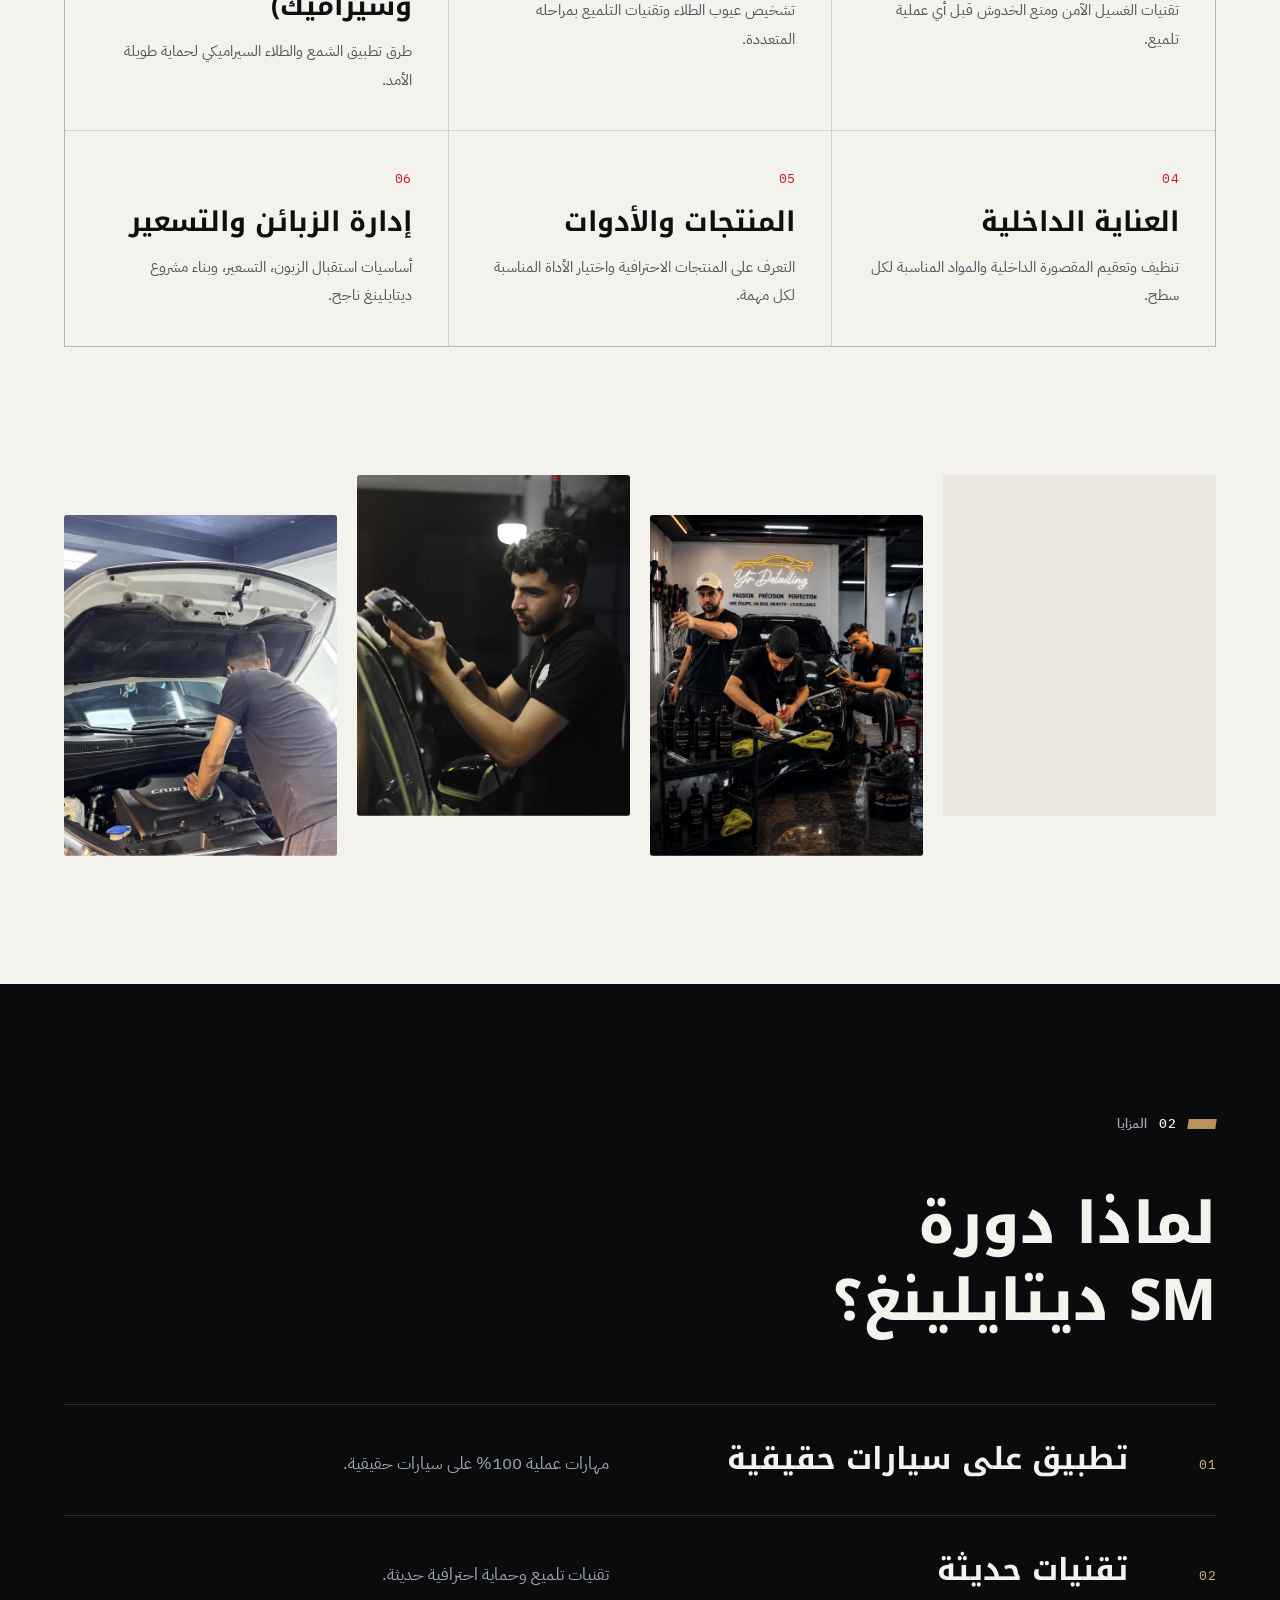
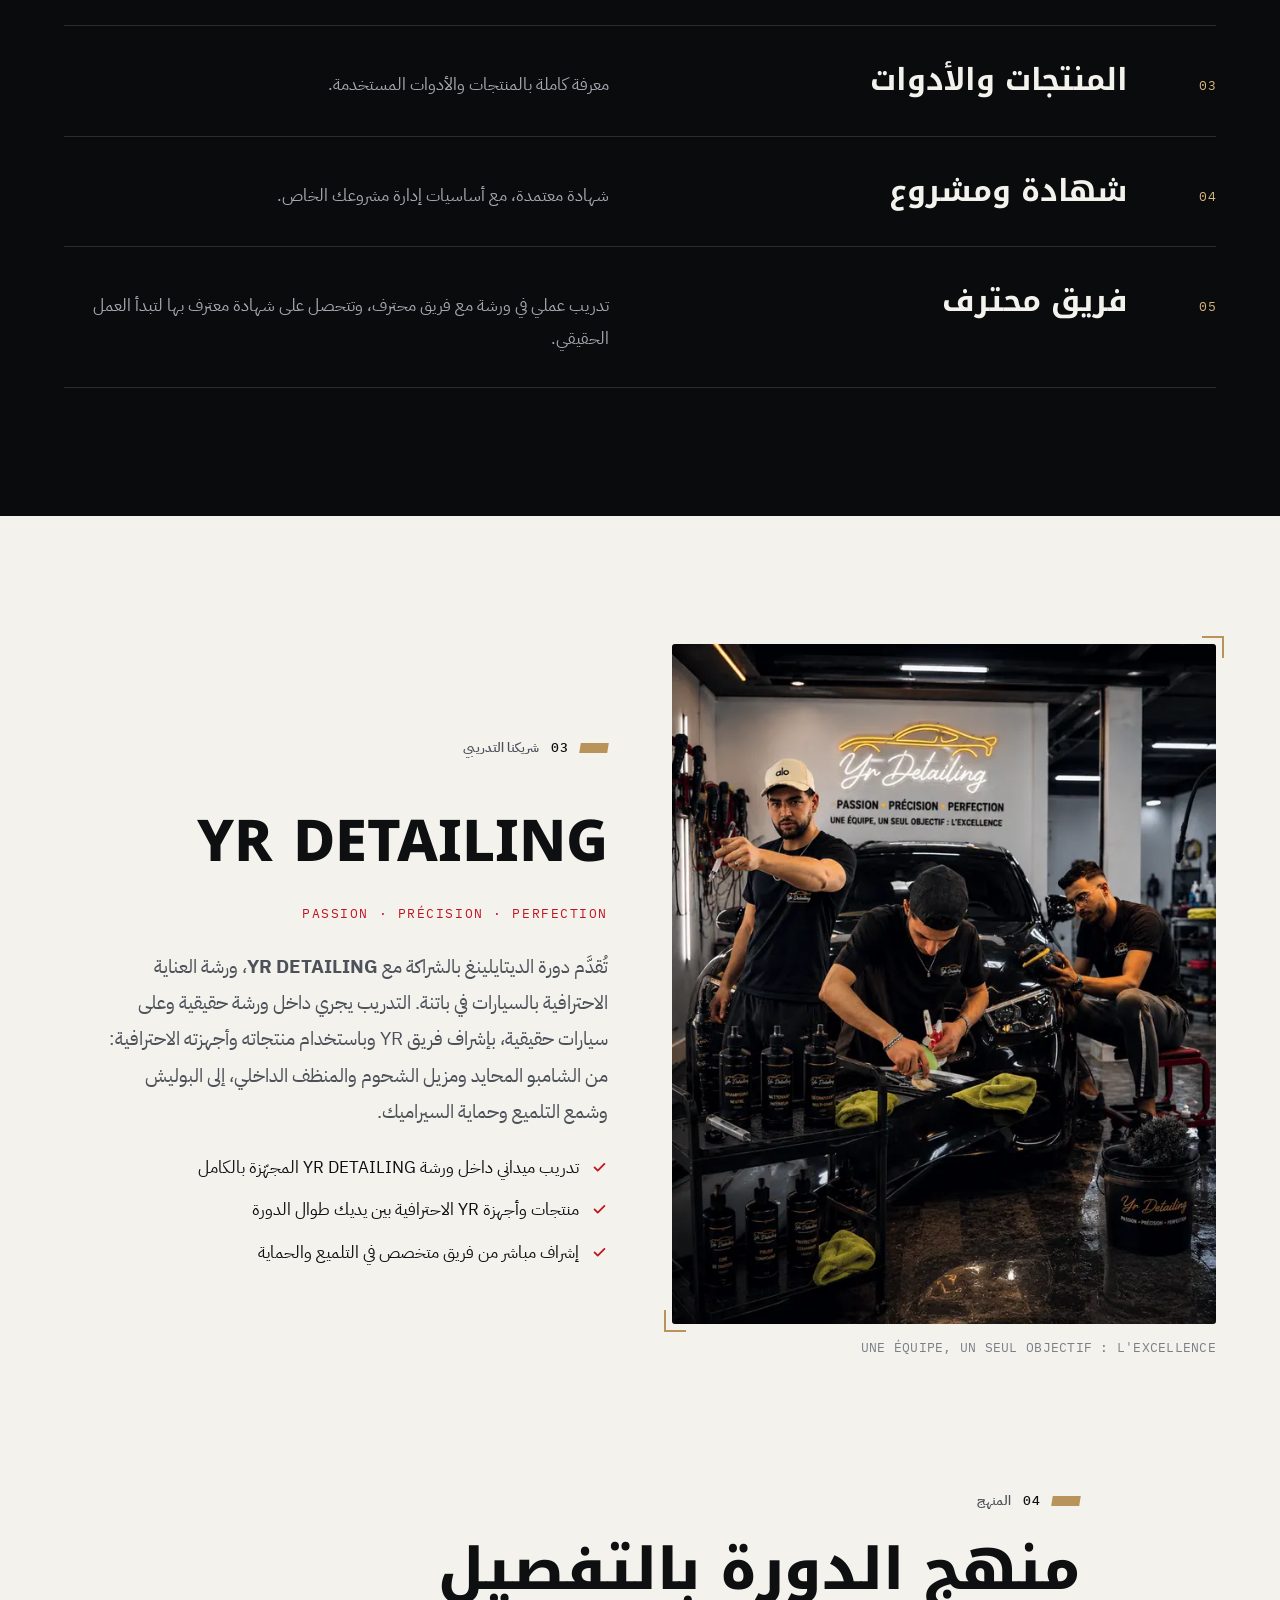
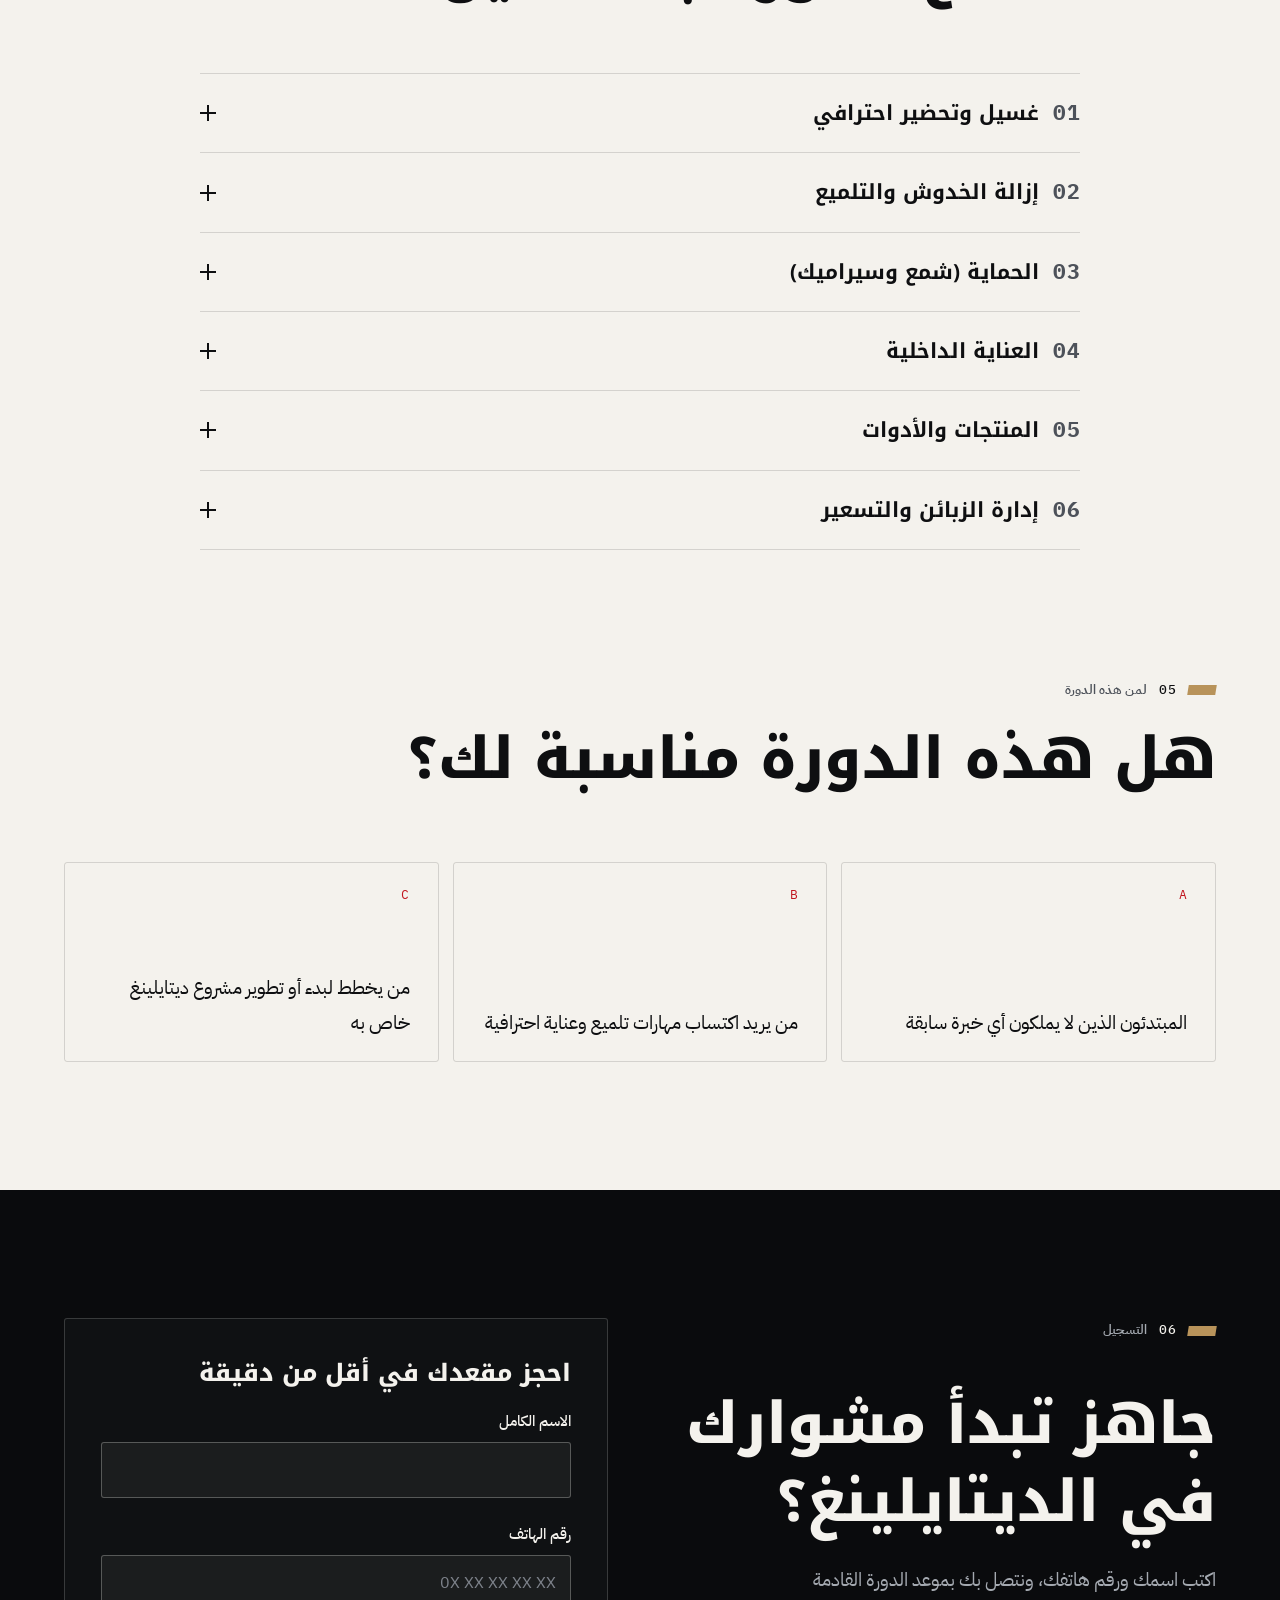
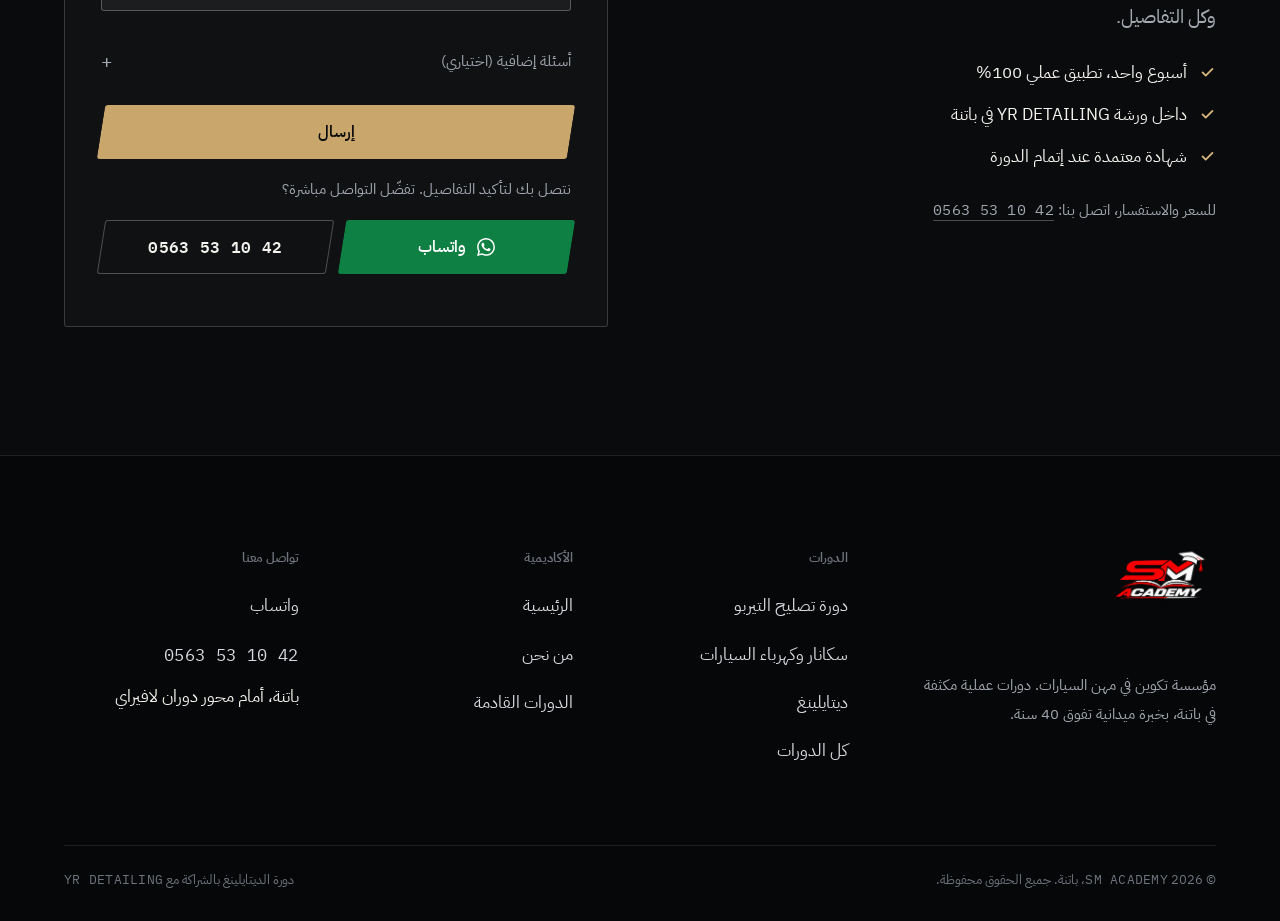
==== commit 6ac64d0d: "Redesign the whole site as a six-page academy website A new identity for every page: graphite and bo" ====
--- a/detailing.html
+++ b/detailing.html
@@ -1,488 +1,318 @@
 <!DOCTYPE html>
-<html lang="ar" dir="rtl">
+<html lang="ar" dir="rtl" data-theme="detail" data-course="detailing">
 <head>
 <meta charset="UTF-8">
-<meta name="viewport" content="width=device-width, initial-scale=1.0">
+<meta name="viewport" content="width=device-width, initial-scale=1">
+<title>SM DETAILING | دورة التلميع الاحترافي - باتنة</title>
 <meta name="description" content="SM DETAILING — دورة تكوين احترافية في تلميع وحماية السيارات (ديتايلينغ)، أسبوع واحد، في باتنة (دوران لافيراي)، بخبرة عملية تطبيقية تفوق 40 سنة.">
-<meta name="theme-color" content="#05070a">
-<title>SM DETAILING | دورة التلميع الاحترافي - باتنة</title>
-<link rel="icon" href="data:image/svg+xml,%3Csvg xmlns='http://www.w3.org/2000/svg' viewBox='0 0 100 100'%3E%3Ccircle cx='50' cy='50' r='48' fill='%23000'/%3E%3Ccircle cx='50' cy='50' r='48' fill='none' stroke='%2322e5ff' stroke-width='4'/%3E%3Ctext x='50' y='68' font-size='50' text-anchor='middle'%3E%E2%9C%A8%3C/text%3E%3C/svg%3E">
+<meta name="theme-color" content="#f4f2ed">
+<link rel="canonical" href="https://smacademy.online/detailing.html">
+<meta property="og:type" content="website">
+<meta property="og:site_name" content="SM ACADEMY">
+<meta property="og:locale" content="ar_DZ">
+<meta property="og:title" content="SM DETAILING | دورة التلميع الاحترافي - باتنة">
+<meta property="og:description" content="SM DETAILING — دورة تكوين احترافية في تلميع وحماية السيارات (ديتايلينغ)، أسبوع واحد، في باتنة (دوران لافيراي)، بخبرة عملية تطبيقية تفوق 40 سنة.">
+<meta property="og:url" content="https://smacademy.online/detailing.html">
+<meta property="og:image" content="https://smacademy.online/assets/img/og/detailing.jpg">
+<meta property="og:image:width" content="1200">
+<meta property="og:image:height" content="630">
+<meta name="twitter:card" content="summary_large_image">
+<link rel="icon" href="data:image/svg+xml,%3Csvg xmlns='http://www.w3.org/2000/svg' viewBox='0 0 64 64'%3E%3Crect width='64' height='64' rx='10' fill='%230a0b0d'/%3E%3Cpath d='M12 47h36l4-7H16z' fill='%23dc1f28'/%3E%3Ctext x='32' y='35' font-family='Arial' font-weight='900' font-style='italic' font-size='25' text-anchor='middle' fill='%23fff'%3ESM%3C/text%3E%3C/svg%3E">
 <link rel="preconnect" href="https://fonts.googleapis.com">
-<link href="https://fonts.googleapis.com/css2?family=Great+Vibes&family=Tajawal:wght@400;500;700;900&family=Space+Mono:wght@400;700&display=swap" rel="stylesheet">
-<link rel="stylesheet" href="assets/style.css">
-<link rel="stylesheet" href="assets/detailing.css">
+<link rel="preconnect" href="https://fonts.gstatic.com" crossorigin>
+<!-- Fonts load without blocking first paint; system fonts show until they arrive. -->
+<link rel="preload" as="style" href="https://fonts.googleapis.com/css2?family=IBM+Plex+Mono:wght@500&family=IBM+Plex+Sans+Arabic:wght@400;500;600&family=Noto+Kufi+Arabic:wght@700;800;900&display=swap" onload="this.onload=null;this.rel='stylesheet'">
+<noscript><link rel="stylesheet" href="https://fonts.googleapis.com/css2?family=IBM+Plex+Mono:wght@500&family=IBM+Plex+Sans+Arabic:wght@400;500;600&family=Noto+Kufi+Arabic:wght@700;800;900&display=swap"></noscript>
+<link rel="stylesheet" href="assets/app.css">
+<script>document.documentElement.classList.add('js');</script>
 </head>
-<body>
-
-<!-- Icon sprite: inline SVG symbols (no emoji, no external icon library) -->
-<svg aria-hidden="true" style="position:absolute;width:0;height:0;overflow:hidden">
-  <defs>
-    <symbol id="icon-map-pin" viewBox="0 0 24 24">
-      <path d="M12 21s-7-6.2-7-11a7 7 0 1 1 14 0c0 4.8-7 11-7 11Z"/>
-      <circle cx="12" cy="10" r="2.4"/>
-    </symbol>
-    <symbol id="icon-shield" viewBox="0 0 24 24">
-      <path d="M12 3l7 3v6c0 4.5-3 8-7 9-4-1-7-4.5-7-9V6l7-3Z"/>
-      <path d="M9 12l2 2 4-4"/>
-    </symbol>
-    <symbol id="icon-buff" viewBox="0 0 24 24">
-      <circle cx="12" cy="12" r="7"/>
-      <path d="M12 8a4 4 0 0 1 4 4"/>
-      <path d="M12 16a4 4 0 0 1-4-4"/>
-      <circle cx="12" cy="12" r="1.6"/>
-    </symbol>
-    <symbol id="icon-spray" viewBox="0 0 24 24">
-      <rect x="8" y="9" width="8" height="12" rx="1.5"/>
-      <path d="M11 9V6a2 2 0 0 1 2-2h1"/>
-      <path d="M14 4h2"/>
-      <path d="M17 3l1.5 1M17.5 5.5 19 5M17 7l1.5-1"/>
-    </symbol>
-    <symbol id="icon-droplet" viewBox="0 0 24 24">
-      <path d="M12 3s6 7 6 11a6 6 0 0 1-12 0c0-4 6-11 6-11Z"/>
-    </symbol>
-    <symbol id="icon-sparkle" viewBox="0 0 24 24">
-      <path d="M12 2 14 10 22 12 14 14 12 22 10 14 2 12 10 10Z"/>
-    </symbol>
-    <symbol id="icon-toolbox" viewBox="0 0 24 24">
-      <rect x="4" y="10" width="16" height="9" rx="1.5"/>
-      <path d="M9 10V7.5a3 3 0 0 1 6 0V10"/>
-      <line x1="4" y1="14.5" x2="20" y2="14.5"/>
-    </symbol>
-    <symbol id="icon-badge" viewBox="0 0 24 24">
-      <circle cx="12" cy="8" r="5.2"/>
-      <path d="M8 13 6.5 20 12 17.5 17.5 20 16 13"/>
-    </symbol>
-    <symbol id="icon-certificate" viewBox="0 0 24 24">
-      <rect x="4" y="3" width="12" height="15" rx="1"/>
-      <line x1="6.5" y1="7" x2="13.5" y2="7"/>
-      <line x1="6.5" y1="10" x2="13.5" y2="10"/>
-      <line x1="6.5" y1="13" x2="11" y2="13"/>
-      <circle cx="17.5" cy="15.5" r="3"/>
-      <path d="M15.8 18.1 14.5 21.5 17.5 19.8 20.5 21.5 19.2 18.1"/>
-    </symbol>
-    <symbol id="icon-chevron-down" viewBox="0 0 24 24">
-      <path d="M6 9 12 15 18 9"/>
-    </symbol>
-    <symbol id="icon-arrow-up" viewBox="0 0 24 24">
-      <path d="M12 19V5"/>
-      <path d="M6 11 12 5 18 11"/>
-    </symbol>
-    <symbol id="icon-cert-stamp" viewBox="0 0 64 64">
-      <circle cx="32" cy="32" r="29" fill="none" stroke="currentColor" stroke-width="1.4" stroke-dasharray="1 4" stroke-linecap="round" opacity="0.6"/>
-      <circle cx="32" cy="32" r="24" fill="#ffffff" stroke="none"/>
-      <path d="M32 8A24 24 0 0 0 32 56Z" fill="#006233" stroke="none"/>
-      <circle cx="34" cy="32" r="10" fill="#D21034" stroke="none"/>
-      <circle cx="37.5" cy="32" r="8.2" fill="#ffffff" stroke="none"/>
-      <path d="M38 27.6 39.1 30.7 42.4 30.8 39.8 32.8 40.7 36 38 34.1 35.3 36 36.2 32.8 33.6 30.8 36.9 30.7Z" fill="#D21034" stroke="none"/>
-    </symbol>
-  </defs>
-</svg>
-
-<a href="#main" class="skip-link">تخطَّ إلى المحتوى</a>
-
-<header class="site-header">
-  <div class="container header-inner">
-    <a href="index.html" class="logo"><img class="logo-mark" src="assets/img/sm-academy-logo.png" alt="SM ACADEMY" width="480" height="270" decoding="async" onerror="this.closest('.logo').classList.add('logo--nomark');this.remove();"><span class="logo-text">SM</span><span>DETAILING</span></a>
-
-    <button class="nav-toggle" id="navToggle" aria-expanded="false" aria-controls="siteNav" aria-label="فتح القائمة">
-      <span></span><span></span><span></span>
-    </button>
-
-    <nav id="siteNav">
-      <a href="#learn">ماذا ستتعلم</a>
-      <a href="#benefits">المزايا</a>
-      <a href="#partner">شريكنا</a>
-      <a href="#curriculum">المنهج</a>
-      <a href="#who">لمن هذه الدورة</a>
-      <a href="#signup" class="nav-cta">انضم الآن</a>
+<body class="s-light">
+
+<a href="#main" class="skip">تخطَّ إلى المحتوى</a>
+
+<header class="hdr" id="hdr">
+  <div class="wrap hdr__in">
+    <a class="logo" href="index.html" aria-label="SM ACADEMY: الصفحة الرئيسية"><img src="assets/img/sm-academy-logo.png" alt="SM ACADEMY" width="480" height="270" decoding="async"></a>
+    <nav class="nav" aria-label="التنقل الرئيسي">
+      <a href="courses.html">الدورات</a>
+      <a href="turbo.html">التيربو</a>
+      <a href="electricity.html">السكانار والكهرباء</a>
+      <a href="detailing.html" aria-current="page">الديتايلينغ</a>
+      <a href="about.html">من نحن</a>
     </nav>
+    <div class="hdr__act">
+      <a class="btn btn--sm" href="#signup">سجّل الآن</a>
+      <button class="burger" id="menuBtn" type="button" aria-expanded="false" aria-controls="menu" aria-label="فتح القائمة"><span></span><span></span></button>
+    </div>
   </div>
 </header>
 
+<div class="menu" id="menu">
+  <nav class="menu__links" aria-label="القائمة">
+    <a href="index.html" style="--n:0"><span class="latin">00</span>الرئيسية</a>
+    <a href="courses.html" style="--n:1"><span class="latin">01</span>الدورات</a>
+    <a href="turbo.html" style="--n:2"><span class="latin">02</span>التيربو</a>
+    <a href="electricity.html" style="--n:3"><span class="latin">03</span>السكانار والكهرباء</a>
+    <a href="detailing.html" aria-current="page" style="--n:4"><span class="latin">04</span>الديتايلينغ</a>
+    <a href="about.html" style="--n:5"><span class="latin">05</span>من نحن</a>
+  </nav>
+  <div class="menu__foot">
+    <a class="btn btn--wa btn--block" href="https://wa.me/213563531042?text=%D8%A7%D9%84%D8%B3%D9%84%D8%A7%D9%85%20%D8%B9%D9%84%D9%8A%D9%83%D9%85%D8%8C%20%D8%A3%D8%B1%D9%8A%D8%AF%20%D8%A7%D9%84%D8%AA%D8%B3%D8%AC%D9%8A%D9%84%20%D9%81%D9%8A%20%D8%AF%D9%88%D8%B1%D8%A9%20%D8%A7%D9%84%D8%AF%D9%8A%D8%AA%D8%A7%D9%8A%D9%84%D9%8A%D9%86%D8%BA" target="_blank" rel="noopener"><i class="i i-wa" aria-hidden="true"></i> راسلنا على واتساب</a>
+    <a class="btn btn--ghost btn--block" href="tel:+213563531042"><i class="i i-phone" aria-hidden="true"></i> <span class="latin">0563 53 10 42</span></a>
+    <p>باتنة، أمام محور دوران لافيراي</p>
+  </div>
+</div>
+
 <main id="main">
-
-<section class="hero">
-  <div class="container hero-inner">
-    <div class="hero-content">
-      <span class="hero-badge reveal">
-        <svg class="icon" style="width:14px;height:14px"><use href="#icon-map-pin"/></svg>
-        SM DETAILING · باتنة، دوران لافيراي
-      </span>
-      <h1 class="reveal">أتقن فن <span class="highlight">تلميع وحماية السيارات</span></h1>
-      <p class="reveal">دورة عملية مكثفة في الديتايلينغ الاحترافي، أسبوع واحد فقط، تجمع بين تقنيات التلميع الحديثة والعناية بالطلاء وأساسيات إدارة مشروعك الخاص، بخبرة SM التطبيقية التي تفوق 40 سنة.</p>
-      <div class="hero-actions reveal">
-        <a href="#signup" class="btn-primary">انضم إلى الدورة</a>
-        <a href="#curriculum" class="btn-ghost">شاهد المنهج</a>
-      </div>
-      <div class="hero-stats reveal">
-        <div class="hero-stat">
-          <div class="hero-stat-value"><span class="counter" data-target="6">0</span></div>
-          <div class="hero-stat-label">وحدات تدريبية</div>
+<section class="hero hero--detail" aria-labelledby="heroTitle">
+  <div class="wrap hero__grid">
+    <div class="hero__copy">
+      <p class="kicker fx"><span class="latin">SM DETAILING</span> باتنة، دوران لافيراي</p>
+      <h1 id="heroTitle" class="display fx">أتقن فن تلميع<br>وحماية السيارات</h1>
+      <p class="lead fx" style="--n:1">دورة عملية مكثفة في الديتايلينغ الاحترافي، أسبوع واحد فقط، تجمع بين تقنيات التلميع الحديثة والعناية بالطلاء وأساسيات إدارة مشروعك الخاص، بخبرة SM التطبيقية التي تفوق 40 سنة.</p>
+      <div class="actions fx" style="--n:2">
+        <a class="btn" href="#signup">انضم إلى الدورة <i class="i i-arrow" aria-hidden="true"></i></a>
+        <a class="tlink" href="#curriculum">شاهد المنهج</a>
+      </div>
+    </div>
+    <div class="ticks fx" style="--n:2">
+      <figure class="fig fig--34 gloss">
+        <img src="assets/img/detailing/hero-540.webp" srcset="assets/img/detailing/hero-540.webp 540w, assets/img/detailing/hero-810.webp 810w" sizes="(min-width: 960px) 42vw, 100vw" width="810" height="1080" alt="فني SM ديتايلينغ يستخدم آلة تلميع احترافية على سيارة في الورشة" fetchpriority="high" decoding="async">
+      </figure>
+    </div>
+  </div>
+  <dl class="wrap specbar fx" style="--n:3">
+    <div><dt><span class="latin">06</span> وحدات</dt><dd>تدريبية</dd></div>
+    <div><dt><span class="latin">+40</span> سنة</dt><dd>خبرة SM التطبيقية</dd></div>
+    <div><dt><span class="latin">100%</span></dt><dd>تطبيق عملي</dd></div>
+    <div><dt>أسبوع واحد</dt><dd>مدة الدورة</dd></div>
+  </dl>
+</section>
+
+<section class="sec" id="learn" aria-labelledby="learnTitle">
+  <div class="wrap">
+    <header class="sh sh--split">
+      <p class="idx rv"><span class="latin">01</span> المنهج التدريبي</p>
+      <h2 id="learnTitle" class="h2 rv">ماذا ستتعلم<br>في هذه الدورة؟</h2>
+      <p class="lead rv" style="--n:1">ست وحدات، من أول غسلة آمنة إلى تسعير خدمتك واستقبال زبونك.</p>
+    </header>
+    <ol class="mods rv">
+      <li><span class="latin">01</span><h3 class="h3">غسيل وتحضير احترافي</h3><p>تقنيات الغسيل الآمن ومنع الخدوش قبل أي عملية تلميع.</p></li>
+      <li><span class="latin">02</span><h3 class="h3">إزالة الخدوش والتلميع</h3><p>تشخيص عيوب الطلاء وتقنيات التلميع بمراحله المتعددة.</p></li>
+      <li><span class="latin">03</span><h3 class="h3">الحماية (شمع وسيراميك)</h3><p>طرق تطبيق الشمع والطلاء السيراميكي لحماية طويلة الأمد.</p></li>
+      <li><span class="latin">04</span><h3 class="h3">العناية الداخلية</h3><p>تنظيف وتعقيم المقصورة الداخلية والمواد المناسبة لكل سطح.</p></li>
+      <li><span class="latin">05</span><h3 class="h3">المنتجات والأدوات</h3><p>التعرف على المنتجات الاحترافية واختيار الأداة المناسبة لكل مهمة.</p></li>
+      <li><span class="latin">06</span><h3 class="h3">إدارة الزبائن والتسعير</h3><p>أساسيات استقبال الزبون، التسعير، وبناء مشروع ديتايلينغ ناجح.</p></li>
+    </ol>
+  </div>
+</section>
+
+<section class="sec" id="photos" aria-label="صور من الورشة" style="padding-top:0;overflow:clip">
+  <div class="strip">
+    <figure class="fig fig--45 rv-mask"><img src="assets/img/detailing/polish-720.webp" sizes="(min-width: 760px) 300px, 74vw" width="720" height="900" loading="lazy" decoding="async" alt="فني يلمّع غطاء محرك سيارة بآلة التلميع"></figure>
+    <figure class="fig fig--45 rv-mask"><img src="assets/img/detailing/team-640.webp" srcset="assets/img/detailing/team-640.webp 640w, assets/img/detailing/team-1024.webp 1024w" sizes="(min-width: 760px) 300px, 74vw" width="640" height="800" loading="lazy" decoding="async" alt="فريق YR DETAILING أثناء تلميع وتنظيف سيارة داخل الورشة"></figure>
+    <figure class="fig fig--45 rv-mask"><img src="assets/img/detailing/inspect-720.webp" sizes="(min-width: 760px) 300px, 74vw" width="720" height="900" loading="lazy" decoding="async" alt="فني يفحص هيكل السيارة بآلة التلميع"></figure>
+    <figure class="fig fig--45 rv-mask"><img src="assets/img/detailing/engine-640.webp" srcset="assets/img/detailing/engine-640.webp 640w, assets/img/detailing/engine-1080.webp 1080w" sizes="(min-width: 760px) 300px, 74vw" width="640" height="800" loading="lazy" decoding="async" alt="تنظيف غطاء المحرك من الداخل"></figure>
+  </div>
+</section>
+
+<section class="sec s-dark" id="benefits" aria-labelledby="benefitsTitle">
+  <div class="wrap">
+    <header class="sh sh--split">
+      <p class="idx rv"><span class="latin">02</span> المزايا</p>
+      <h2 id="benefitsTitle" class="h2 rv">لماذا دورة<br>SM ديتايلينغ؟</h2>
+    </header>
+    <ol class="rows">
+      <li class="rv"><span class="latin">01</span><h3>تطبيق على سيارات حقيقية</h3><p>مهارات عملية 100% على سيارات حقيقية.</p></li>
+      <li class="rv"><span class="latin">02</span><h3>تقنيات حديثة</h3><p>تقنيات تلميع وحماية احترافية حديثة.</p></li>
+      <li class="rv"><span class="latin">03</span><h3>المنتجات والأدوات</h3><p>معرفة كاملة بالمنتجات والأدوات المستخدمة.</p></li>
+      <li class="rv"><span class="latin">04</span><h3>شهادة ومشروع</h3><p>شهادة معتمدة، مع أساسيات إدارة مشروعك الخاص.</p></li>
+      <li class="rv"><span class="latin">05</span><h3>فريق محترف</h3><p>تدريب عملي في ورشة مع فريق محترف، وتتحصل على شهادة معترف بها لتبدأ العمل الحقيقي.</p></li>
+    </ol>
+  </div>
+</section>
+
+<section class="sec" id="partner" aria-labelledby="partnerTitle">
+  <div class="wrap duo duo--flip">
+    <div class="duo__text">
+      <p class="idx rv"><span class="latin">03</span> شريكنا التدريبي</p>
+      <h2 id="partnerTitle" class="h2 rv"><span class="latin" style="font-family:var(--font-display);letter-spacing:0">YR DETAILING</span></h2>
+      <p class="partner-mark rv">PASSION · PRÉCISION · PERFECTION</p>
+      <p class="lead rv">تُقدَّم دورة الديتايلينغ بالشراكة مع <strong>YR DETAILING</strong>، ورشة العناية الاحترافية بالسيارات في باتنة. التدريب يجري داخل ورشة حقيقية وعلى سيارات حقيقية، بإشراف فريق YR وباستخدام منتجاته وأجهزته الاحترافية: من الشامبو المحايد ومزيل الشحوم والمنظف الداخلي، إلى البوليش وشمع التلميع وحماية السيراميك.</p>
+      <ul class="checks rv">
+        <li>تدريب ميداني داخل ورشة YR DETAILING المجهّزة بالكامل</li>
+        <li>منتجات وأجهزة YR الاحترافية بين يديك طوال الدورة</li>
+        <li>إشراف مباشر من فريق متخصص في التلميع والحماية</li>
+      </ul>
+    </div>
+    <div>
+      <div class="ticks rv"><figure class="fig fig--45 rv-mask">
+        <img src="assets/img/detailing/team-640.webp" srcset="assets/img/detailing/team-640.webp 640w, assets/img/detailing/team-1024.webp 1024w" sizes="(min-width: 900px) 46vw, 100vw" width="1024" height="1280" loading="lazy" decoding="async" alt="فريق YR DETAILING أثناء تلميع وتنظيف سيارة داخل الورشة">
+      </figure></div>
+      <p class="cap"><span class="latin">UNE ÉQUIPE, UN SEUL OBJECTIF : L'EXCELLENCE</span></p>
+    </div>
+  </div>
+</section>
+
+<section class="sec" id="curriculum" aria-labelledby="curriculumTitle" style="padding-top:0">
+  <div class="wrap--narrow">
+    <header class="sh">
+      <p class="idx rv"><span class="latin">04</span> المنهج</p>
+      <h2 id="curriculumTitle" class="h2 rv">منهج الدورة بالتفصيل</h2>
+    </header>
+    <div class="faq rv">
+      <div class="faq__item"><button type="button" class="faq__q" aria-expanded="false"><span><span class="latin muted">01</span>&nbsp; غسيل وتحضير احترافي</span></button><div class="faq__a"><div><ul><li>غسيل بالطريقتين: بالسطلين وبدون تلامس</li><li>أدوات التجفيف الآمنة التي لا تخدش الطلاء</li><li>فحص سطح الطلاء قبل البدء في التلميع</li></ul></div></div></div>
+      <div class="faq__item"><button type="button" class="faq__q" aria-expanded="false"><span><span class="latin muted">02</span>&nbsp; إزالة الخدوش والتلميع</span></button><div class="faq__a"><div><ul><li>تشخيص أنواع الخدوش وعيوب الطلاء</li><li>مراحل التلميع: القطع، التلميع، التنعيم النهائي</li><li>استخدام آلة التلميع باحتراف وأمان</li></ul></div></div></div>
+      <div class="faq__item"><button type="button" class="faq__q" aria-expanded="false"><span><span class="latin muted">03</span>&nbsp; الحماية (شمع وسيراميك)</span></button><div class="faq__a"><div><ul><li>أنواع الشمع والطلاء السيراميكي وفروقها</li><li>طريقة التطبيق الصحيحة خطوة بخطوة</li><li>نصائح عملية لإطالة عمر الحماية</li></ul></div></div></div>
+      <div class="faq__item"><button type="button" class="faq__q" aria-expanded="false"><span><span class="latin muted">04</span>&nbsp; العناية الداخلية</span></button><div class="faq__a"><div><ul><li>تنظيف الأقمشة والجلد بالمواد المناسبة</li><li>تعقيم فتحات التكييف والزوايا الصعبة</li><li>لمسات نهائية تعطي مظهرًا احترافيًا</li></ul></div></div></div>
+      <div class="faq__item"><button type="button" class="faq__q" aria-expanded="false"><span><span class="latin muted">05</span>&nbsp; المنتجات والأدوات</span></button><div class="faq__a"><div><ul><li>التعرف على المنتجات الاحترافية حسب النوع</li><li>اختيار الأداة المناسبة لكل مهمة</li><li>صيانة وتخزين أدوات العمل</li></ul></div></div></div>
+      <div class="faq__item"><button type="button" class="faq__q" aria-expanded="false"><span><span class="latin muted">06</span>&nbsp; إدارة الزبائن والتسعير</span></button><div class="faq__a"><div><ul><li>استقبال الزبون وتقييم حالة السيارة</li><li>أساسيات تسعير الخدمات</li><li>بناء قاعدة زبائن دائمة ومشروع ناجح</li></ul></div></div></div>
+    </div>
+  </div>
+</section>
+
+<section class="sec" id="who" aria-labelledby="whoTitle" style="padding-top:0">
+  <div class="wrap">
+    <header class="sh">
+      <p class="idx rv"><span class="latin">05</span> لمن هذه الدورة</p>
+      <h2 id="whoTitle" class="h2 rv">هل هذه الدورة مناسبة لك؟</h2>
+    </header>
+    <ul class="who">
+      <li class="rv"><span class="latin">A</span>المبتدئون الذين لا يملكون أي خبرة سابقة</li>
+      <li class="rv" style="--n:1"><span class="latin">B</span>من يريد اكتساب مهارات تلميع وعناية احترافية</li>
+      <li class="rv" style="--n:2"><span class="latin">C</span>من يخطط لبدء أو تطوير مشروع ديتايلينغ خاص به</li>
+    </ul>
+  </div>
+</section>
+
+<section class="sec s-dark" id="signup" aria-labelledby="signupTitle">
+  <div class="wrap duo" style="align-items:start">
+    <div class="duo__text">
+      <p class="idx rv"><span class="latin">06</span> التسجيل</p>
+      <h2 id="signupTitle" class="h2 rv">جاهز تبدأ مشوارك<br>في الديتايلينغ؟</h2>
+      <p class="lead rv" data-session-off>اكتب اسمك ورقم هاتفك، ونتصل بك بموعد الدورة القادمة وكل التفاصيل.</p>
+      <p class="lead rv" data-session-on hidden>الدورة القادمة: <strong class="nowrap" data-session></strong>. اكتب اسمك ورقم هاتفك ونتصل بك لتأكيد التفاصيل.</p>
+      <ul class="checks rv">
+        <li>أسبوع واحد، تطبيق عملي 100%</li>
+        <li>داخل ورشة YR DETAILING في باتنة</li>
+        <li>شهادة معتمدة عند إتمام الدورة</li>
+      </ul>
+      <p class="sheet__note rv">للسعر والاستفسار، اتصل بنا: <a class="inline-link latin" href="tel:+213563531042">0563 53 10 42</a></p>
+    </div>
+    <form id="signupForm" class="form fx" style="--n:2" method="POST" target="hidden_iframe" novalidate>
+      <p class="form__title">احجز مقعدك في أقل من دقيقة</p>
+      <div class="field">
+        <label for="name">الاسم الكامل</label>
+        <input type="text" id="name" name="name" autocomplete="name" enterkeyhint="next" required>
+        <span class="field-error" data-error-for="name"></span>
+      </div>
+      <div class="field">
+        <label for="phone">رقم الهاتف</label>
+        <input type="tel" id="phone" name="phone" autocomplete="tel" inputmode="tel" enterkeyhint="send" placeholder="0X XX XX XX XX" required>
+        <span class="field-error" data-error-for="phone"></span>
+      </div>
+      <input type="hidden" name="course" value="دورة الديتايلينغ الاحترافي">
+      <details class="more">
+        <summary>أسئلة إضافية (اختياري)</summary>
+        <div class="more__in">
+          <div class="field">
+            <span class="label" id="experienceLabel">مدة الخبرة</span>
+            <div class="choices" role="group" aria-labelledby="experienceLabel">
+              <button type="button" class="choice-btn" aria-pressed="false" data-value="بدون خبرة">بدون خبرة</button>
+              <button type="button" class="choice-btn" aria-pressed="false" data-value="أقل من سنة">أقل من سنة</button>
+              <button type="button" class="choice-btn" aria-pressed="false" data-value="1 - 3 سنوات">1 - 3 سنوات</button>
+              <button type="button" class="choice-btn" aria-pressed="false" data-value="أكثر من 3 سنوات">أكثر من 3 سنوات</button>
+            </div>
+            <input type="hidden" id="experience" name="experience">
+          </div>
+          <div class="field">
+            <span class="label" id="workedBeforeLabel">هل عملت من قبل في هذا المجال؟</span>
+            <div class="choices" role="group" aria-labelledby="workedBeforeLabel">
+              <button type="button" class="choice-btn" aria-pressed="false" data-value="نعم">نعم</button>
+              <button type="button" class="choice-btn" aria-pressed="false" data-value="لا">لا</button>
+            </div>
+            <input type="hidden" id="workedBefore" name="workedBefore">
+          </div>
+          <div class="field">
+            <span class="label" id="hasCertificateLabel">هل أنت متحصل على شهادة من مركز تكوين؟</span>
+            <div class="choices" role="group" aria-labelledby="hasCertificateLabel">
+              <button type="button" class="choice-btn" aria-pressed="false" data-value="نعم">نعم</button>
+              <button type="button" class="choice-btn" aria-pressed="false" data-value="لا">لا</button>
+            </div>
+            <input type="hidden" id="hasCertificate" name="hasCertificate">
+          </div>
+          <div class="field">
+            <label for="email">البريد الإلكتروني</label>
+            <input type="email" id="email" name="email" autocomplete="email">
+            <span class="field-error" data-error-for="email"></span>
+          </div>
+          <div class="field">
+            <label for="notes">ملاحظات</label>
+            <textarea id="notes" name="notes" rows="2"></textarea>
+          </div>
         </div>
-        <div class="hero-stat">
-          <div class="hero-stat-value"><span class="counter" data-target="40" data-suffix="+">0</span></div>
-          <div class="hero-stat-label">سنة خبرة SM التطبيقية</div>
-        </div>
-        <div class="hero-stat">
-          <div class="hero-stat-value"><span class="counter" data-target="100" data-suffix="%">0</span></div>
-          <div class="hero-stat-label">تطبيق عملي</div>
-        </div>
-      </div>
-    </div>
-
-    <div class="hero-visual reveal">
-      <div class="detailing-visual">
-        <div class="detailing-visual-glow" aria-hidden="true"></div>
-        <img class="detailing-visual-photo" src="assets/img/detailing-hero.jpg" alt="فني SM ديتايلينغ يستخدم آلة تلميع احترافية على سيارة في الورشة" width="810" height="1080" loading="eager" decoding="async">
-        <span class="detailing-chip chip-1">
-          <svg class="icon"><use href="#icon-shield"/></svg>
-          حماية سيراميك
-        </span>
-        <span class="detailing-chip chip-2">
-          <svg class="icon"><use href="#icon-buff"/></svg>
-          تلميع احترافي
-        </span>
-      </div>
-    </div>
-  </div>
-</section>
-
-<section class="courses" id="learn">
-  <div class="container">
-    <span class="section-eyebrow reveal">المنهج التدريبي</span>
-    <h2 class="section-title reveal">ماذا ستتعلم في هذه الدورة؟</h2>
-
-    <div class="module-grid">
-      <div class="module-card reveal">
-        <div class="module-card-head">
-          <span class="module-card-number">01</span>
-          <svg class="icon module-card-icon"><use href="#icon-droplet"/></svg>
-        </div>
-        <h3 class="module-card-title">غسيل وتحضير احترافي</h3>
-        <p class="module-card-desc">تقنيات الغسيل الآمن ومنع الخدوش قبل أي عملية تلميع.</p>
-      </div>
-      <div class="module-card reveal">
-        <div class="module-card-head">
-          <span class="module-card-number">02</span>
-          <svg class="icon module-card-icon"><use href="#icon-buff"/></svg>
-        </div>
-        <h3 class="module-card-title">إزالة الخدوش والتلميع</h3>
-        <p class="module-card-desc">تشخيص عيوب الطلاء وتقنيات التلميع بمراحله المتعددة.</p>
-      </div>
-      <div class="module-card reveal">
-        <div class="module-card-head">
-          <span class="module-card-number">03</span>
-          <svg class="icon module-card-icon"><use href="#icon-shield"/></svg>
-        </div>
-        <h3 class="module-card-title">الحماية (شمع وسيراميك)</h3>
-        <p class="module-card-desc">طرق تطبيق الشمع والطلاء السيراميكي لحماية طويلة الأمد.</p>
-      </div>
-      <div class="module-card reveal">
-        <div class="module-card-head">
-          <span class="module-card-number">04</span>
-          <svg class="icon module-card-icon"><use href="#icon-sparkle"/></svg>
-        </div>
-        <h3 class="module-card-title">العناية الداخلية</h3>
-        <p class="module-card-desc">تنظيف وتعقيم المقصورة الداخلية والمواد المناسبة لكل سطح.</p>
-      </div>
-      <div class="module-card reveal">
-        <div class="module-card-head">
-          <span class="module-card-number">05</span>
-          <svg class="icon module-card-icon"><use href="#icon-spray"/></svg>
-        </div>
-        <h3 class="module-card-title">المنتجات والأدوات</h3>
-        <p class="module-card-desc">التعرف على المنتجات الاحترافية واختيار الأداة المناسبة لكل مهمة.</p>
-      </div>
-      <div class="module-card reveal">
-        <div class="module-card-head">
-          <span class="module-card-number">06</span>
-          <svg class="icon module-card-icon"><use href="#icon-badge"/></svg>
-        </div>
-        <h3 class="module-card-title">إدارة الزبائن والتسعير</h3>
-        <p class="module-card-desc">أساسيات استقبال الزبون، التسعير، وبناء مشروع ديتايلينغ ناجح.</p>
-      </div>
-    </div>
-  </div>
-</section>
-
-<section class="why-us" id="benefits">
-  <div class="container">
-    <span class="section-eyebrow reveal">المزايا</span>
-    <h2 class="section-title reveal">لماذا دورة SM ديتايلينغ؟</h2>
-    <div class="why-grid">
-      <div class="why-item reveal">
-        <div class="why-icon"><svg class="icon"><use href="#icon-toolbox"/></svg></div>
-        <p>مهارات عملية 100% على سيارات حقيقية</p>
-      </div>
-      <div class="why-item reveal">
-        <div class="why-icon"><svg class="icon"><use href="#icon-buff"/></svg></div>
-        <p>تقنيات تلميع وحماية احترافية حديثة</p>
-      </div>
-      <div class="why-item reveal">
-        <div class="why-icon"><svg class="icon"><use href="#icon-spray"/></svg></div>
-        <p>معرفة كاملة بالمنتجات والأدوات المستخدمة</p>
-      </div>
-      <div class="why-item reveal">
-        <div class="why-icon"><svg class="icon"><use href="#icon-certificate"/></svg></div>
-        <p>شهادة معتمدة + أساسيات إدارة مشروعك الخاص</p>
-      </div>
-      <div class="why-item reveal">
-        <div class="why-icon"><svg class="icon"><use href="#icon-cert-stamp"/></svg></div>
-        <p>تدريب عملي في ورشة مع فريق محترف وتتحصل على شهادة معترف بها لتبدأ العمل الحقيقي</p>
-      </div>
-    </div>
-  </div>
-</section>
-
-<section class="partner" id="partner">
-  <div class="container">
-    <span class="section-eyebrow reveal">شريكنا التدريبي</span>
-    <h2 class="section-title reveal">YR DETAILING</h2>
-
-    <div class="partner-inner">
-      <div class="partner-media reveal">
-        <img src="assets/img/yr-detailing.jpg" alt="فريق YR DETAILING أثناء تلميع وتنظيف سيارة داخل الورشة" width="1024" height="1280" loading="lazy" decoding="async">
-      </div>
-
-      <div class="partner-body reveal">
-        <p class="partner-wordmark">Yr Detailing</p>
-        <p class="partner-slogan">PASSION · PRÉCISION · PERFECTION</p>
-        <p class="partner-motto">UNE ÉQUIPE, UN SEUL OBJECTIF : L'EXCELLENCE</p>
-        <p class="partner-text">
-          تُقدَّم دورة الديتايلينغ بالشراكة مع <strong>YR DETAILING</strong>، ورشة العناية الاحترافية
-          بالسيارات في باتنة. التدريب يجري داخل ورشة حقيقية وعلى سيارات حقيقية، بإشراف فريق YR
-          وباستخدام منتجاته وأجهزته الاحترافية — من الشامبو المحايد ومزيل الشحوم والمنظف الداخلي،
-          إلى البوليش وشمع التلميع وحماية السيراميك.
-        </p>
-        <ul class="partner-points">
-          <li>
-            <span class="partner-point-icon"><svg class="icon"><use href="#icon-toolbox"/></svg></span>
-            تدريب ميداني داخل ورشة YR DETAILING المجهّزة بالكامل
-          </li>
-          <li>
-            <span class="partner-point-icon"><svg class="icon"><use href="#icon-spray"/></svg></span>
-            منتجات وأجهزة YR الاحترافية بين يديك طوال الدورة
-          </li>
-          <li>
-            <span class="partner-point-icon"><svg class="icon"><use href="#icon-shield"/></svg></span>
-            إشراف مباشر من فريق متخصص في التلميع والحماية
-          </li>
-        </ul>
-      </div>
-    </div>
-  </div>
-</section>
-
-<section class="faq" id="curriculum">
-  <div class="container">
-    <span class="section-eyebrow reveal">المنهج</span>
-    <h2 class="section-title reveal">منهج الدورة بالتفصيل</h2>
-    <div class="faq-list">
-
-      <div class="faq-item reveal" data-open="false">
-        <button type="button" class="faq-question" aria-expanded="false">
-          الوحدة 01 — غسيل وتحضير احترافي
-          <svg class="icon" style="width:18px;height:18px"><use href="#icon-chevron-down"/></svg>
-        </button>
-        <div class="faq-answer"><div class="faq-answer-inner">
-          <ul>
-            <li>غسيل بالطريقتين: بالسطلين وبدون تلامس</li>
-            <li>أدوات التجفيف الآمنة التي لا تخدش الطلاء</li>
-            <li>فحص سطح الطلاء قبل البدء في التلميع</li>
-          </ul>
-        </div></div>
-      </div>
-
-      <div class="faq-item reveal" data-open="false">
-        <button type="button" class="faq-question" aria-expanded="false">
-          الوحدة 02 — إزالة الخدوش والتلميع
-          <svg class="icon" style="width:18px;height:18px"><use href="#icon-chevron-down"/></svg>
-        </button>
-        <div class="faq-answer"><div class="faq-answer-inner">
-          <ul>
-            <li>تشخيص أنواع الخدوش وعيوب الطلاء</li>
-            <li>مراحل التلميع: القطع، التلميع، التنعيم النهائي</li>
-            <li>استخدام آلة التلميع باحتراف وأمان</li>
-          </ul>
-        </div></div>
-      </div>
-
-      <div class="faq-item reveal" data-open="false">
-        <button type="button" class="faq-question" aria-expanded="false">
-          الوحدة 03 — الحماية (شمع وسيراميك)
-          <svg class="icon" style="width:18px;height:18px"><use href="#icon-chevron-down"/></svg>
-        </button>
-        <div class="faq-answer"><div class="faq-answer-inner">
-          <ul>
-            <li>أنواع الشمع والطلاء السيراميكي وفروقها</li>
-            <li>طريقة التطبيق الصحيحة خطوة بخطوة</li>
-            <li>نصائح عملية لإطالة عمر الحماية</li>
-          </ul>
-        </div></div>
-      </div>
-
-      <div class="faq-item reveal" data-open="false">
-        <button type="button" class="faq-question" aria-expanded="false">
-          الوحدة 04 — العناية الداخلية
-          <svg class="icon" style="width:18px;height:18px"><use href="#icon-chevron-down"/></svg>
-        </button>
-        <div class="faq-answer"><div class="faq-answer-inner">
-          <ul>
-            <li>تنظيف الأقمشة والجلد بالمواد المناسبة</li>
-            <li>تعقيم فتحات التكييف والزوايا الصعبة</li>
-            <li>لمسات نهائية تعطي مظهرًا احترافيًا</li>
-          </ul>
-        </div></div>
-      </div>
-
-      <div class="faq-item reveal" data-open="false">
-        <button type="button" class="faq-question" aria-expanded="false">
-          الوحدة 05 — المنتجات والأدوات
-          <svg class="icon" style="width:18px;height:18px"><use href="#icon-chevron-down"/></svg>
-        </button>
-        <div class="faq-answer"><div class="faq-answer-inner">
-          <ul>
-            <li>التعرف على المنتجات الاحترافية حسب النوع</li>
-            <li>اختيار الأداة المناسبة لكل مهمة</li>
-            <li>صيانة وتخزين أدوات العمل</li>
-          </ul>
-        </div></div>
-      </div>
-
-      <div class="faq-item reveal" data-open="false">
-        <button type="button" class="faq-question" aria-expanded="false">
-          الوحدة 06 — إدارة الزبائن والتسعير
-          <svg class="icon" style="width:18px;height:18px"><use href="#icon-chevron-down"/></svg>
-        </button>
-        <div class="faq-answer"><div class="faq-answer-inner">
-          <ul>
-            <li>استقبال الزبون وتقييم حالة السيارة</li>
-            <li>أساسيات تسعير الخدمات</li>
-            <li>بناء قاعدة زبائن دائمة ومشروع ناجح</li>
-          </ul>
-        </div></div>
-      </div>
-
-    </div>
-  </div>
-</section>
-
-<section class="why-us" id="who">
-  <div class="container">
-    <span class="section-eyebrow reveal">لمن هذه الدورة</span>
-    <h2 class="section-title reveal">هل هذه الدورة مناسبة لك؟</h2>
-    <div class="why-grid">
-      <div class="why-item reveal">
-        <div class="why-icon"><svg class="icon"><use href="#icon-badge"/></svg></div>
-        <p>المبتدئون الذين لا يملكون أي خبرة سابقة</p>
-      </div>
-      <div class="why-item reveal">
-        <div class="why-icon"><svg class="icon"><use href="#icon-sparkle"/></svg></div>
-        <p>من يريد اكتساب مهارات تلميع وعناية احترافية</p>
-      </div>
-      <div class="why-item reveal">
-        <div class="why-icon"><svg class="icon"><use href="#icon-toolbox"/></svg></div>
-        <p>من يخطط لبدء أو تطوير مشروع ديتايلينغ خاص به</p>
-      </div>
-    </div>
-  </div>
-</section>
-
-<section class="signup" id="signup">
-  <div class="container">
-    <span class="section-eyebrow reveal">التسجيل</span>
-    <h2 class="section-title reveal">جاهز تبدأ مشوارك في الديتايلينغ؟</h2>
-
-    <form id="signupForm" class="signup-form tech-corners reveal" method="POST" target="hidden_iframe" novalidate>
-      <div class="form-row">
-        <label for="name">الاسم الكامل *</label>
-        <input type="text" id="name" name="name" autocomplete="name" required>
-        <span class="field-error" data-error-for="name"></span>
-      </div>
-
-      <div class="form-row">
-        <label for="phone">رقم الهاتف *</label>
-        <input type="tel" id="phone" name="phone" autocomplete="tel" required>
-        <span class="field-error" data-error-for="phone"></span>
-      </div>
-
-      <div class="form-row">
-        <label for="email">البريد الإلكتروني</label>
-        <input type="email" id="email" name="email" autocomplete="email">
-        <span class="field-error" data-error-for="email"></span>
-      </div>
-
-      <input type="hidden" name="course" value="دورة الديتايلينغ الاحترافي">
-
-      <div class="form-row">
-        <label id="experienceLabel">مدة الخبرة *</label>
-        <div class="choice-group" role="group" aria-labelledby="experienceLabel">
-          <button type="button" class="choice-btn" aria-pressed="false" data-value="بدون خبرة">بدون خبرة</button>
-          <button type="button" class="choice-btn" aria-pressed="false" data-value="أقل من سنة">أقل من سنة</button>
-          <button type="button" class="choice-btn" aria-pressed="false" data-value="1 - 3 سنوات">1 - 3 سنوات</button>
-          <button type="button" class="choice-btn" aria-pressed="false" data-value="أكثر من 3 سنوات">أكثر من 3 سنوات</button>
-        </div>
-        <input type="hidden" id="experience" name="experience" required>
-        <span class="field-error" data-error-for="experience"></span>
-      </div>
-
-      <div class="form-row">
-        <label id="workedBeforeLabel">هل عملت من قبل في هذا المجال؟ *</label>
-        <div class="choice-group" role="group" aria-labelledby="workedBeforeLabel">
-          <button type="button" class="choice-btn" aria-pressed="false" data-value="نعم">نعم</button>
-          <button type="button" class="choice-btn" aria-pressed="false" data-value="لا">لا</button>
-        </div>
-        <input type="hidden" id="workedBefore" name="workedBefore" required>
-        <span class="field-error" data-error-for="workedBefore"></span>
-      </div>
-
-      <div class="form-row">
-        <label id="hasCertificateLabel">هل أنت متحصل على شهادة من مركز تكوين؟ *</label>
-        <div class="choice-group" role="group" aria-labelledby="hasCertificateLabel">
-          <button type="button" class="choice-btn" aria-pressed="false" data-value="نعم">نعم</button>
-          <button type="button" class="choice-btn" aria-pressed="false" data-value="لا">لا</button>
-        </div>
-        <input type="hidden" id="hasCertificate" name="hasCertificate" required>
-        <span class="field-error" data-error-for="hasCertificate"></span>
-      </div>
-
-      <div class="form-row">
-        <label for="notes">ملاحظات إضافية</label>
-        <textarea id="notes" name="notes" rows="3"></textarea>
-      </div>
-
-      <button type="submit" id="submitBtn" class="btn-primary">إرسال</button>
-
+      </details>
+      <button type="submit" id="submitBtn" class="btn btn--block">إرسال</button>
+      <p class="form__note">نتصل بك لتأكيد التفاصيل. تفضّل التواصل مباشرة؟</p>
+      <div class="form__alt">
+        <a class="btn btn--wa" href="https://wa.me/213563531042?text=%D8%A7%D9%84%D8%B3%D9%84%D8%A7%D9%85%20%D8%B9%D9%84%D9%8A%D9%83%D9%85%D8%8C%20%D8%A3%D8%B1%D9%8A%D8%AF%20%D8%A7%D9%84%D8%AA%D8%B3%D8%AC%D9%8A%D9%84%20%D9%81%D9%8A%20%D8%AF%D9%88%D8%B1%D8%A9%20%D8%A7%D9%84%D8%AF%D9%8A%D8%AA%D8%A7%D9%8A%D9%84%D9%8A%D9%86%D8%BA" target="_blank" rel="noopener"><i class="i i-wa" aria-hidden="true"></i> واتساب</a>
+        <a class="btn btn--ghost" href="tel:+213563531042"><span class="latin">0563 53 10 42</span></a>
+      </div>
       <p id="formMessage" class="form-message" role="status" aria-live="polite"></p>
     </form>
-
-    <iframe name="hidden_iframe" id="hidden_iframe" title="نتيجة إرسال النموذج" style="display:none;"></iframe>
-  </div>
-</section>
-
+    <iframe name="hidden_iframe" id="hidden_iframe" title="نتيجة إرسال النموذج" hidden></iframe>
+  </div>
+</section>
 </main>
 
-<footer class="site-footer">
-  <div class="container footer-inner">
-    <a href="index.html" class="logo"><img class="logo-mark" src="assets/img/sm-academy-logo.png" alt="SM ACADEMY" width="480" height="270" decoding="async" onerror="this.closest('.logo').classList.add('logo--nomark');this.remove();"><span class="logo-text">SM</span><span>DETAILING</span></a>
-    <nav class="footer-nav">
-      <a href="index.html">الدورات</a>
-      <a href="#learn">ماذا ستتعلم</a>
-      <a href="#benefits">المزايا</a>
-      <a href="#partner">شريكنا</a>
-      <a href="#curriculum">المنهج</a>
-      <a href="#who">لمن هذه الدورة</a>
-      <a href="#signup">انضم الآن</a>
-    </nav>
-    <p class="footer-partner">بالشراكة مع <strong>YR DETAILING</strong> — PASSION · PRÉCISION · PERFECTION</p>
-    <p>© 2026 SM DETAILING — باتنة، أمام محور دوران لافيراي. جميع الحقوق محفوظة.</p>
+<div class="bar" id="bar" hidden>
+  <a class="btn" href="#signup">احجز مقعدك</a>
+  <a class="btn btn--wa" href="https://wa.me/213563531042?text=%D8%A7%D9%84%D8%B3%D9%84%D8%A7%D9%85%20%D8%B9%D9%84%D9%8A%D9%83%D9%85%D8%8C%20%D8%A3%D8%B1%D9%8A%D8%AF%20%D8%A7%D9%84%D8%AA%D8%B3%D8%AC%D9%8A%D9%84%20%D9%81%D9%8A%20%D8%AF%D9%88%D8%B1%D8%A9%20%D8%A7%D9%84%D8%AF%D9%8A%D8%AA%D8%A7%D9%8A%D9%84%D9%8A%D9%86%D8%BA" target="_blank" rel="noopener" aria-label="راسلنا على واتساب"><i class="i i-wa" aria-hidden="true"></i></a>
+  <a class="btn btn--ghost" href="tel:+213563531042" aria-label="اتصل بنا: 0563 53 10 42"><i class="i i-phone" aria-hidden="true"></i></a>
+</div>
+<a class="wa-float" href="https://wa.me/213563531042?text=%D8%A7%D9%84%D8%B3%D9%84%D8%A7%D9%85%20%D8%B9%D9%84%D9%8A%D9%83%D9%85%D8%8C%20%D8%A3%D8%B1%D9%8A%D8%AF%20%D8%A7%D9%84%D8%AA%D8%B3%D8%AC%D9%8A%D9%84%20%D9%81%D9%8A%20%D8%AF%D9%88%D8%B1%D8%A9%20%D8%A7%D9%84%D8%AF%D9%8A%D8%AA%D8%A7%D9%8A%D9%84%D9%8A%D9%86%D8%BA" target="_blank" rel="noopener" aria-label="راسلنا على واتساب"><i class="i i-wa" aria-hidden="true"></i></a>
+
+<footer class="ftr">
+  <div class="wrap">
+    <div class="ftr__grid">
+      <div class="ftr__brand">
+        <a href="index.html" aria-label="SM ACADEMY: الصفحة الرئيسية"><img src="assets/img/sm-academy-logo.png" alt="SM ACADEMY" width="480" height="270" loading="lazy" decoding="async"></a>
+        <p>مؤسسة تكوين في مهن السيارات. دورات عملية مكثفة في باتنة، بخبرة ميدانية تفوق 40 سنة.</p>
+      </div>
+      <nav aria-label="الدورات">
+        <h2>الدورات</h2>
+        <ul>
+          <li><a href="turbo.html">دورة تصليح التيربو</a></li>
+          <li><a href="electricity.html">سكانار وكهرباء السيارات</a></li>
+          <li><a href="detailing.html">ديتايلينغ</a></li>
+          <li><a href="courses.html">كل الدورات</a></li>
+        </ul>
+      </nav>
+      <nav aria-label="الأكاديمية">
+        <h2>الأكاديمية</h2>
+        <ul>
+          <li><a href="index.html">الرئيسية</a></li>
+          <li><a href="about.html">من نحن</a></li>
+          <li><a href="index.html#sessions">الدورات القادمة</a></li>
+        </ul>
+      </nav>
+      <div>
+        <h2>تواصل معنا</h2>
+        <ul>
+          <li><a href="https://wa.me/213563531042?text=%D8%A7%D9%84%D8%B3%D9%84%D8%A7%D9%85%20%D8%B9%D9%84%D9%8A%D9%83%D9%85%D8%8C%20%D8%A3%D8%B1%D9%8A%D8%AF%20%D8%A7%D9%84%D8%AA%D8%B3%D8%AC%D9%8A%D9%84%20%D9%81%D9%8A%20%D8%AF%D9%88%D8%B1%D8%A9%20%D8%A7%D9%84%D8%AF%D9%8A%D8%AA%D8%A7%D9%8A%D9%84%D9%8A%D9%86%D8%BA" target="_blank" rel="noopener">واتساب</a></li>
+          <li><a href="tel:+213563531042" class="latin">0563 53 10 42</a></li>
+          <li>باتنة، أمام محور دوران لافيراي</li>
+        </ul>
+      </div>
+    </div>
+    <div class="ftr__base">
+      <p>© 2026 <span class="latin">SM ACADEMY</span>، باتنة. جميع الحقوق محفوظة.</p>
+      <p>دورة الديتايلينغ بالشراكة مع <span class="latin">YR DETAILING</span></p>
+    </div>
   </div>
 </footer>
 
-<button id="backToTop" class="back-to-top" aria-label="العودة إلى الأعلى">
-  <svg class="icon" style="width:20px;height:20px"><use href="#icon-arrow-up"/></svg>
-</button>
-
-<script src="assets/script.js"></script>
+<script src="assets/data.js"></script>
+<script src="assets/app.js"></script>
 </body>
 </html>
--- a/assets/app.css
+++ b/assets/app.css
@@ -0,0 +1,584 @@
+/* SM ACADEMY — one stylesheet for every page.
+   1 tokens · 2 base · 3 type · 4 buttons and icons · 5 header and menu · 6 hero
+   7 sections and shared blocks · 8 course pages · 9 forms · 10 footer and fixed bars
+   11 course themes · 12 motion */
+
+@view-transition { navigation: auto; }
+
+/* ---------- 1. Tokens ---------- */
+:root {
+  --graphite-900: #0a0b0d;
+  --graphite-800: #111316;
+  --graphite-700: #181b1f;
+  --graphite-600: #22262b;
+  --bone-50: #f4f2ed;
+  --bone-100: #eae7e0;
+  --silver: #c4c8ce;
+
+  /* Surface tokens: dark by default, .s-light flips them for a section. */
+  --surface: var(--graphite-900);
+  --surface-2: var(--graphite-800);
+  --surface-3: var(--graphite-700);
+  --text: var(--bone-50);
+  --muted: #a4a9b0;
+  --faint: #6f747c;
+  --line: rgba(244, 242, 237, 0.14);
+  --line-strong: rgba(244, 242, 237, 0.28);
+
+  /* Accent: fill colour, text on it, and a lighter tint safe for small text. */
+  --accent: #dc1f28;
+  --on-accent: #ffffff;
+  --accent-text: #ff5a52;
+  --wa: #0f8043;
+
+  --font-display: 'Noto Kufi Arabic', 'IBM Plex Sans Arabic', 'Segoe UI', Tahoma, sans-serif;
+  --font-body: 'IBM Plex Sans Arabic', 'Segoe UI', Tahoma, sans-serif;
+  --font-mono: 'IBM Plex Mono', ui-monospace, Consolas, monospace;
+
+  --fs-display: clamp(2.5rem, 7.2vw, 5.75rem);
+  --fs-h2: clamp(1.9rem, 4.6vw, 3.6rem);
+  --fs-h3: clamp(1.25rem, 2.2vw, 1.7rem);
+  --fs-lead: clamp(1.05rem, 1.45vw, 1.3rem);
+  --fs-body: 1.0625rem;
+  --fs-small: 0.9375rem;
+  --fs-label: 0.8125rem;
+
+  --gutter: clamp(20px, 5vw, 64px);
+  --maxw: 1320px;
+  --sec: clamp(72px, 10vw, 152px);
+  --header-h: 68px;
+  --radius: 3px;
+  --skew: -9deg;
+
+  --ease: cubic-bezier(0.22, 0.8, 0.2, 1);
+  --ease-in: cubic-bezier(0.6, 0, 0.8, 0.2);
+}
+
+.s-light {
+  --surface: var(--bone-50);
+  --surface-2: #ffffff;
+  --surface-3: var(--bone-100);
+  --text: #0e0f11;
+  --muted: #4d525a;
+  --faint: #7a7f87;
+  --line: rgba(14, 15, 17, 0.14);
+  --line-strong: rgba(14, 15, 17, 0.3);
+  --accent-text: #c1161f;
+}
+.s-dark {
+  --surface: var(--graphite-900);
+  --surface-2: var(--graphite-800);
+  --surface-3: var(--graphite-700);
+  --text: var(--bone-50);
+  --muted: #a4a9b0;
+  --faint: #6f747c;
+  --line: rgba(244, 242, 237, 0.14);
+  --line-strong: rgba(244, 242, 237, 0.28);
+  --accent-text: #ff5a52;
+}
+.s-light, .s-dark { background: var(--surface); color: var(--text); }
+
+/* ---------- 2. Base ---------- */
+*, *::before, *::after { box-sizing: border-box; }
+html { -webkit-text-size-adjust: 100%; scroll-behavior: smooth; scroll-padding-top: calc(var(--header-h) + 16px); }
+body {
+  margin: 0;
+  background: var(--surface);
+  color: var(--text);
+  font-family: var(--font-body);
+  font-size: var(--fs-body);
+  line-height: 1.9;
+  -webkit-font-smoothing: antialiased;
+  text-rendering: optimizeLegibility;
+  overflow-x: clip;
+}
+img, svg, picture { display: block; max-width: 100%; }
+img { height: auto; }
+a { color: inherit; text-decoration: none; }
+button { font: inherit; color: inherit; background: none; border: 0; padding: 0; cursor: pointer; }
+h1, h2, h3, p, ul, ol, dl, dd, figure { margin: 0; }
+ul, ol { padding: 0; list-style: none; }
+:focus-visible { outline: 2px solid var(--accent-text); outline-offset: 3px; border-radius: 2px; }
+::selection { background: var(--accent); color: var(--on-accent); }
+
+.wrap { width: min(100% - 2 * var(--gutter), var(--maxw)); margin-inline: auto; }
+.wrap--narrow { width: min(100% - 2 * var(--gutter), 880px); margin-inline: auto; }
+.sec { padding-block: var(--sec); position: relative; }
+.sec--tight { padding-block: clamp(56px, 7vw, 96px); }
+.latin { font-family: var(--font-mono); direction: ltr; unicode-bidi: isolate; letter-spacing: 0.02em; white-space: nowrap; }
+.tools .latin, .cap .latin { white-space: normal; }
+.nowrap { white-space: nowrap; }
+.sr { position: absolute; width: 1px; height: 1px; overflow: hidden; clip-path: inset(50%); white-space: nowrap; }
+.skip { position: fixed; inset-block-start: 8px; inset-inline-start: 8px; z-index: 200; padding: 10px 16px; background: var(--accent); color: var(--on-accent); transform: translateY(-200%); }
+.skip:focus { transform: none; }
+[hidden] { display: none !important; }
+
+/* ---------- 3. Type ---------- */
+.display, .h2, .h3 { font-family: var(--font-display); text-wrap: balance; }
+.display { font-size: var(--fs-display); font-weight: 900; line-height: 1.28; }
+.display em, .h2 em { font-style: normal; color: var(--accent-text); }
+.h2 { font-size: var(--fs-h2); font-weight: 800; line-height: 1.35; }
+.h3 { font-size: var(--fs-h3); font-weight: 700; line-height: 1.5; }
+.lead { font-size: var(--fs-lead); color: var(--muted); line-height: 1.95; max-width: 46ch; text-wrap: pretty; }
+.muted { color: var(--muted); }
+
+/* Section marker: a slanted accent tick, an index number and a label. */
+.idx { display: flex; align-items: center; gap: 12px; font-size: var(--fs-label); font-weight: 600; color: var(--muted); margin-bottom: 20px; }
+.idx::before { content: ''; width: 28px; height: 10px; background: var(--accent); transform: skewX(var(--skew)); flex: none; }
+.idx .latin { color: var(--text); font-weight: 500; }
+.sh { display: grid; gap: 18px; margin-bottom: clamp(36px, 5vw, 72px); }
+.sh .idx { margin-bottom: 0; }
+.sh--split { align-items: end; }
+@media (min-width: 900px) {
+  .sh--split { grid-template-columns: 1.1fr 0.9fr; gap: 48px; }
+  .sh--split .idx { grid-column: 1 / -1; }
+  .sh--split .lead { justify-self: end; }
+}
+
+.tags { display: flex; flex-wrap: wrap; gap: 8px; }
+.tags li { font-size: var(--fs-label); font-weight: 500; padding: 5px 12px; border: 1px solid var(--line-strong); border-radius: 100px; line-height: 1.6; white-space: nowrap; }
+
+/* ---------- 4. Buttons and icons ---------- */
+.i { display: inline-block; width: 1.15em; height: 1.15em; flex: none; background: currentColor; -webkit-mask: var(--i) center / contain no-repeat; mask: var(--i) center / contain no-repeat; }
+.i-wa { --i: url("data:image/svg+xml,%3Csvg xmlns='http://www.w3.org/2000/svg' viewBox='0 0 24 24'%3E%3Cpath d='M17.472 14.382c-.297-.149-1.758-.867-2.03-.967-.273-.099-.471-.148-.67.15-.197.297-.767.966-.94 1.164-.173.199-.347.223-.644.075-.297-.15-1.255-.463-2.39-1.475-.883-.788-1.48-1.761-1.653-2.059-.173-.297-.018-.458.13-.606.134-.133.298-.347.446-.52.149-.174.198-.298.298-.497.099-.198.05-.371-.025-.52-.075-.149-.669-1.612-.916-2.207-.242-.579-.487-.5-.669-.51-.173-.008-.371-.01-.57-.01-.198 0-.52.074-.792.372-.272.297-1.04 1.016-1.04 2.479 0 1.462 1.065 2.875 1.213 3.074.149.198 2.096 3.2 5.077 4.487.709.306 1.262.489 1.694.625.712.227 1.36.195 1.871.118.571-.085 1.758-.719 2.006-1.413.248-.694.248-1.289.173-1.413-.074-.124-.272-.198-.57-.347m-5.421 7.403h-.004a9.87 9.87 0 0 1-5.031-1.378l-.361-.214-3.741.982.998-3.648-.235-.374a9.86 9.86 0 0 1-1.51-5.26c.001-5.45 4.436-9.884 9.888-9.884 2.64 0 5.122 1.03 6.988 2.898a9.825 9.825 0 0 1 2.893 6.994c-.003 5.45-4.437 9.884-9.885 9.884m8.413-18.297A11.815 11.815 0 0 0 12.05 0C5.495 0 .16 5.335.157 11.892c0 2.096.547 4.142 1.588 5.945L.057 24l6.305-1.654a11.882 11.882 0 0 0 5.683 1.448h.005c6.554 0 11.89-5.335 11.893-11.893a11.821 11.821 0 0 0-3.48-8.413Z'/%3E%3C/svg%3E"); }
+.i-arrow { --i: url("data:image/svg+xml,%3Csvg xmlns='http://www.w3.org/2000/svg' viewBox='0 0 24 24' fill='none' stroke='black' stroke-width='2.2' stroke-linecap='round' stroke-linejoin='round'%3E%3Cpath d='M20 12H4M10 6l-6 6 6 6'/%3E%3C/svg%3E"); transition: transform 0.35s var(--ease); }
+.i-phone { --i: url("data:image/svg+xml,%3Csvg xmlns='http://www.w3.org/2000/svg' viewBox='0 0 24 24' fill='none' stroke='black' stroke-width='2' stroke-linecap='round' stroke-linejoin='round'%3E%3Cpath d='M22 16.92v3a2 2 0 0 1-2.18 2 19.79 19.79 0 0 1-8.63-3.07 19.5 19.5 0 0 1-6-6 19.79 19.79 0 0 1-3.07-8.67A2 2 0 0 1 4.11 2h3a2 2 0 0 1 2 1.72 12.84 12.84 0 0 0 .7 2.81 2 2 0 0 1-.45 2.11L8.09 9.91a16 16 0 0 0 6 6l1.27-1.27a2 2 0 0 1 2.11-.45 12.84 12.84 0 0 0 2.81.7A2 2 0 0 1 22 16.92z'/%3E%3C/svg%3E"); }
+.i-pin { --i: url("data:image/svg+xml,%3Csvg xmlns='http://www.w3.org/2000/svg' viewBox='0 0 24 24' fill='none' stroke='black' stroke-width='2' stroke-linecap='round' stroke-linejoin='round'%3E%3Cpath d='M12 21s-7-6.2-7-11a7 7 0 1 1 14 0c0 4.800-7 11-7 11Z'/%3E%3Ccircle cx='12' cy='10' r='2.4'/%3E%3C/svg%3E"); }
+.i-check { --i: url("data:image/svg+xml,%3Csvg xmlns='http://www.w3.org/2000/svg' viewBox='0 0 24 24' fill='none' stroke='black' stroke-width='2.6' stroke-linecap='round' stroke-linejoin='round'%3E%3Cpath d='M5 12.5l4.5 4.5L19 7.500'/%3E%3C/svg%3E"); }
+
+/* The slanted fill echoes the italic logo. It is drawn by ::before, so the focus ring stays square. */
+.btn {
+  position: relative; isolation: isolate;
+  display: inline-flex; align-items: center; justify-content: center; gap: 10px;
+  min-height: 54px; padding: 0 30px;
+  font-family: var(--font-body); font-weight: 600; font-size: 1rem; line-height: 1.4;
+  color: var(--btn-text, var(--on-accent)); white-space: nowrap; cursor: pointer;
+  transition: color 0.25s var(--ease), transform 0.2s var(--ease);
+}
+.btn::before {
+  content: ''; position: absolute; inset: 0; z-index: -1;
+  background: var(--btn-bg, var(--accent)); border: 1px solid var(--btn-border, transparent);
+  border-radius: var(--radius); transform: skewX(var(--skew));
+  transition: background-color 0.25s var(--ease), border-color 0.25s var(--ease), filter 0.25s var(--ease);
+}
+.btn:hover::before { filter: brightness(1.12); }
+.btn:active { transform: scale(0.98); }
+.btn:hover .i-arrow { transform: translateX(-5px); }
+.btn--ghost { --btn-bg: transparent; --btn-border: var(--line-strong); --btn-text: var(--text); }
+.btn--ghost:hover { --btn-border: var(--text); }
+.btn--ghost:hover::before { filter: none; }
+.btn--wa { --btn-bg: var(--wa); --btn-text: #fff; }
+.btn--ink { --btn-bg: var(--text); --btn-text: var(--surface); }
+.btn--sm { min-height: 44px; padding: 0 20px; font-size: var(--fs-small); }
+.btn--block { width: 100%; }
+.btn[disabled] { opacity: 0.6; cursor: progress; }
+.actions { display: flex; flex-wrap: wrap; gap: 14px 18px; align-items: center; }
+
+.tlink { display: inline-flex; align-items: center; gap: 10px; font-weight: 600; padding-block: 8px; border-bottom: 1px solid var(--line-strong); transition: border-color 0.25s var(--ease), color 0.25s var(--ease); }
+.tlink:hover { border-color: var(--accent-text); color: var(--accent-text); }
+.tlink:hover .i-arrow { transform: translateX(-5px); }
+.inline-link { text-decoration: underline; text-decoration-color: var(--line-strong); text-underline-offset: 5px; transition: text-decoration-color 0.2s; }
+.inline-link:hover { text-decoration-color: var(--accent-text); }
+
+/* ---------- 5. Header and menu ---------- */
+.hdr { position: fixed; inset-block-start: 0; inset-inline: 0; z-index: 100; height: var(--header-h); color: var(--bone-50); transition: background-color 0.35s var(--ease), border-color 0.35s var(--ease); border-bottom: 1px solid transparent; view-transition-name: hdr; }
+.hdr.is-solid, .menu-open .hdr { background: rgba(10, 11, 13, 0.86); -webkit-backdrop-filter: saturate(1.4) blur(14px); backdrop-filter: saturate(1.4) blur(14px); border-color: rgba(244, 242, 237, 0.1); }
+.hdr__in { height: 100%; display: flex; align-items: center; justify-content: space-between; gap: 20px; }
+.logo { display: inline-flex; align-items: center; flex: none; }
+.logo img { height: 46px; width: auto; }
+.nav { display: none; }
+.nav a { position: relative; font-size: var(--fs-small); font-weight: 500; color: rgba(244, 242, 237, 0.78); padding: 10px 2px; transition: color 0.25s var(--ease); }
+.nav a::after { content: ''; position: absolute; inset-inline: 0; inset-block-end: 4px; height: 2px; background: var(--accent); transform: scaleX(0); transform-origin: inline-start; transition: transform 0.35s var(--ease); }
+.nav a:hover, .nav a[aria-current] { color: #fff; }
+.nav a:hover::after, .nav a[aria-current]::after { transform: scaleX(1); }
+.hdr__act { display: flex; align-items: center; gap: 10px; }
+.burger { width: 46px; height: 46px; display: grid; place-content: center; gap: 7px; }
+.burger span { display: block; width: 24px; height: 2px; background: currentColor; transition: transform 0.35s var(--ease); }
+.menu-open .burger span:first-child { transform: translateY(4.5px) rotate(45deg); }
+.menu-open .burger span:last-child { transform: translateY(-4.5px) rotate(-45deg); }
+@media (min-width: 1000px) {
+  :root { --header-h: 76px; }
+  .nav { display: flex; gap: clamp(18px, 2.4vw, 36px); }
+  .burger { display: none; }
+  .logo img { height: 52px; }
+}
+
+.menu { position: fixed; inset: 0; z-index: 90; background: var(--graphite-900); color: var(--bone-50); padding: calc(var(--header-h) + 24px) var(--gutter) 28px; display: flex; flex-direction: column; justify-content: space-between; gap: 24px; overflow-y: auto; clip-path: inset(0 0 100% 0); visibility: hidden; transition: clip-path 0.55s var(--ease), visibility 0s 0.55s; }
+.menu-open .menu { clip-path: inset(0); visibility: visible; transition: clip-path 0.55s var(--ease); }
+.menu__links { display: grid; }
+.menu__links a { display: flex; align-items: baseline; gap: 16px; padding: 14px 0; border-bottom: 1px solid rgba(244, 242, 237, 0.12); font-family: var(--font-display); font-weight: 800; font-size: clamp(1.5rem, 7vw, 2.1rem); line-height: 1.5; opacity: 0; transform: translateY(18px); transition: opacity 0.4s var(--ease), transform 0.5s var(--ease), color 0.2s; }
+.menu__links a .latin { font-size: 0.8rem; font-weight: 500; color: var(--accent-text); }
+.menu__links a[aria-current] { color: var(--accent-text); }
+.menu-open .menu__links a { opacity: 1; transform: none; transition-delay: calc(0.12s + var(--n, 0) * 0.05s); }
+.menu__foot { display: grid; gap: 12px; }
+.menu__foot p { font-size: var(--fs-small); color: #a4a9b0; }
+@media (min-width: 1000px) { .menu { display: none; } }
+html.menu-open { overflow: hidden; }
+
+/* Visitors who arrive from an ad keep one way forward: the signup. */
+.from-ad .nav, .from-ad .burger, .from-ad .menu { display: none; }
+
+/* ---------- 6. Hero ---------- */
+.hero { position: relative; isolation: isolate; min-height: 100svh; display: flex; flex-direction: column; justify-content: flex-end; padding-top: var(--header-h); overflow: clip; background: var(--graphite-900); color: var(--bone-50); }
+.hero__media { position: absolute; inset: 0; z-index: -2; overflow: hidden; }
+.hero__media picture { width: 100%; height: 100%; }
+.hero__media img, .hero__media svg { width: 100%; height: 100%; object-fit: cover; }
+.hero__media::after { content: ''; position: absolute; inset: 0; background: linear-gradient(to top, var(--graphite-900) 6%, rgba(10, 11, 13, 0.82) 38%, rgba(10, 11, 13, 0.2) 68%, rgba(10, 11, 13, 0.55)); }
+.hero__in { padding-block: clamp(32px, 6vw, 72px); display: grid; gap: clamp(18px, 2.4vw, 28px); }
+.hero .lead { color: #c9cdd3; }
+.kicker { display: flex; flex-wrap: wrap; align-items: center; gap: 10px; font-size: var(--fs-label); font-weight: 500; color: #c9cdd3; }
+.kicker::before { content: ''; width: 28px; height: 10px; background: var(--accent); transform: skewX(var(--skew)); }
+.kicker .latin { color: #fff; }
+/* Each headline line rises from behind its own edge. */
+.ln { display: block; overflow: hidden; padding-block: 0.12em; margin-block: -0.12em; }
+.ln > span { display: block; }
+
+@media (min-width: 960px) {
+  .hero { justify-content: center; }
+  .hero--split .hero__media { inset-inline-start: 31%; }
+  .hero--split .hero__media::after { background: linear-gradient(to left, var(--graphite-900) 0%, rgba(10, 11, 13, 0.62) 30%, rgba(10, 11, 13, 0.05) 64%), linear-gradient(to top, var(--graphite-900) 0%, transparent 30%), linear-gradient(to bottom, rgba(10, 11, 13, 0.7), transparent 24%); }
+  /* Home: the photo stops above the facts bar. */
+  .hero--home .hero__media { inset-block-end: 150px; }
+  /* The sign is anchored to the photo's right edge and the headline is sized to end before it. */
+  .hero--home .hero__media img { object-position: 100% 50%; }
+  .hero--home .display { font-size: clamp(2.5rem, 6vw, 5.4rem); }
+  .hero--split .hero__in > * { max-width: 720px; }
+}
+
+/* Phones: the photo keeps the top of the hero to itself, the copy starts below it. */
+@media (max-width: 959px) {
+  .hero--split { padding-top: calc(var(--header-h) + 30svh); }
+  .hero--split .hero__media { inset-block-end: auto; height: 64svh; }
+  .hero--split .hero__media::after { background: linear-gradient(to top, var(--graphite-900) 0%, rgba(10, 11, 13, 0.86) 34%, rgba(10, 11, 13, 0.08) 70%, rgba(10, 11, 13, 0.5)); }
+  .hero .actions .btn { flex: 1 1 0; padding-inline: 14px; }
+}
+
+.specbar { display: grid; grid-template-columns: 1fr 1fr; border-top: 1px solid var(--line-strong); }
+.specbar > div { padding: 18px 0; display: grid; gap: 2px; }
+.specbar > div:nth-child(odd) { padding-inline-end: 16px; border-inline-end: 1px solid var(--line-strong); }
+.specbar > div:nth-child(even) { padding-inline-start: 16px; }
+.specbar > div:nth-child(n + 3) { border-top: 1px solid var(--line-strong); }
+.specbar dt { font-family: var(--font-display); font-weight: 800; font-size: clamp(1.35rem, 2.6vw, 2rem); line-height: 1.4; }
+.specbar dt .latin { font-family: var(--font-mono); font-weight: 500; }
+.specbar dd { font-size: var(--fs-label); color: var(--muted); line-height: 1.6; }
+@media (min-width: 800px) {
+  .specbar { grid-template-columns: repeat(4, 1fr); }
+  .specbar > div, .specbar > div:nth-child(odd), .specbar > div:nth-child(even) { padding: 22px 24px; border-top: 0; border-inline-end: 1px solid var(--line-strong); }
+  .specbar > div:first-child { padding-inline-start: 0; }
+  .specbar > div:last-child { border-inline-end: 0; }
+  .specbar--3 { grid-template-columns: repeat(3, 1fr); }
+}
+
+/* Short hero for inner pages. */
+.hero--page { min-height: min(78svh, 720px); }
+.hero--page .display { font-size: clamp(2.4rem, 6.4vw, 4.8rem); }
+
+/* Course hero: copy and signup form side by side. */
+.hero--course { min-height: 0; justify-content: flex-start; }
+.hero--course .hero__media img { filter: grayscale(1) contrast(1.1) brightness(0.75); }
+.hero--course .hero__media::after { background: linear-gradient(to top, var(--graphite-900) 0%, rgba(10, 11, 13, 0.88) 42%, rgba(10, 11, 13, 0.74)); }
+.hero--course .hero__grid { display: grid; gap: clamp(28px, 4vw, 56px); padding-block: clamp(28px, 5vw, 72px) clamp(40px, 6vw, 88px); }
+.hero--course .hero__copy { display: grid; gap: clamp(16px, 2vw, 24px); align-content: center; }
+.hero--course .display { font-size: clamp(2.3rem, 5.6vw, 4.4rem); }
+.hero-date { font-size: var(--fs-small); color: #c9cdd3; }
+.hero-date strong { color: #fff; font-weight: 600; }
+@media (min-width: 960px) {
+  .hero--course .hero__grid { grid-template-columns: 1.15fr minmax(360px, 0.85fr); align-items: center; min-height: calc(100svh - var(--header-h)); }
+}
+
+/* ---------- 7. Sections and shared blocks ---------- */
+/* Figures: a framed photo with drawing-style corner ticks. */
+.fig { position: relative; overflow: hidden; border-radius: var(--radius); background: var(--surface-3); }
+.fig img, .fig svg { width: 100%; height: 100%; object-fit: cover; }
+.fig--45 { aspect-ratio: 4 / 5; }
+.fig--34 { aspect-ratio: 3 / 4; }
+.fig--169 { aspect-ratio: 16 / 9; }
+.fig--54 { aspect-ratio: 5 / 4; }
+.ticks { position: relative; }
+.ticks::before, .ticks::after { content: ''; position: absolute; width: 22px; height: 22px; pointer-events: none; z-index: 2; }
+.ticks::before { inset-block-start: -8px; inset-inline-start: -8px; border-block-start: 2px solid var(--accent); border-inline-start: 2px solid var(--accent); }
+.ticks::after { inset-block-end: -8px; inset-inline-end: -8px; border-block-end: 2px solid var(--accent); border-inline-end: 2px solid var(--accent); }
+.cap { margin-top: 12px; font-size: var(--fs-label); color: var(--faint); display: flex; gap: 10px; align-items: baseline; }
+
+/* Course cards (rendered from assets/data.js). */
+.cards { display: grid; gap: 20px; }
+@media (min-width: 760px) { .cards { grid-template-columns: repeat(2, 1fr); } .cc { min-height: 500px; } }
+@media (min-width: 1100px) {
+  .cards { grid-template-columns: repeat(3, 1fr); gap: 24px; }
+  .cc { min-height: clamp(470px, 38vw, 560px); }
+  .cards--stagger > :nth-child(3n + 2) { margin-top: 56px; }
+}
+.cc { position: relative; isolation: isolate; display: flex; flex-direction: column; justify-content: flex-end; min-height: clamp(440px, 118vw, 540px); padding: clamp(20px, 2.4vw, 30px); overflow: hidden; border-radius: var(--radius); color: var(--bone-50); background: var(--graphite-800); }
+.cc__media { position: absolute; inset: 0; z-index: -2; }
+.cc__media img { width: 100%; height: 100%; object-fit: cover; transition: transform 1.1s var(--ease), filter 0.6s var(--ease); filter: saturate(0.85) contrast(1.05); }
+.cc::before { content: ''; position: absolute; inset: 0; z-index: -1; background: linear-gradient(to top, rgba(10, 11, 13, 0.96) 8%, rgba(10, 11, 13, 0.72) 42%, rgba(10, 11, 13, 0.08) 76%); }
+.cc::after { content: ''; position: absolute; inset-block-end: 0; inset-inline: 0; height: 4px; background: var(--accent); transform: scaleX(0); transform-origin: inline-start; transition: transform 0.6s var(--ease); }
+.cc:hover .cc__media img, .cc:focus-visible .cc__media img { transform: scale(1.06); filter: saturate(1) contrast(1.05); }
+.cc:hover::after, .cc:focus-visible::after { transform: scaleX(1); }
+.cc__n { position: absolute; top: clamp(16px, 2vw, 24px); right: clamp(20px, 2.4vw, 30px); font-size: var(--fs-label); padding: 4px 10px; background: var(--accent); color: var(--on-accent); font-weight: 500; }
+.cc__t { font-family: var(--font-display); font-weight: 800; font-size: clamp(1.5rem, 2.4vw, 2rem); line-height: 1.45; }
+.cc__d { margin-top: 8px; color: #c9cdd3; font-size: var(--fs-small); line-height: 1.85; }
+.cc .tags { margin-top: 16px; }
+.cc .tags li { border-color: rgba(244, 242, 237, 0.3); }
+.cc__go { margin-top: 20px; display: inline-flex; align-items: center; gap: 10px; font-weight: 600; color: #fff; }
+.cc:hover .i-arrow { transform: translateX(-6px); }
+
+/* Editorial two-column block. */
+.duo { display: grid; gap: clamp(32px, 5vw, 80px); align-items: center; }
+.duo__text { display: grid; gap: 22px; justify-items: start; }
+.duo > *, .hero__grid > *, .feat > *, .course-row > * { min-width: 0; }
+@media (min-width: 900px) {
+  .duo { grid-template-columns: 1fr 1fr; }
+  .duo--media-wide { grid-template-columns: 0.9fr 1.1fr; }
+  .duo--flip > :first-child { order: 2; }
+}
+
+/* Giant outlined figure, e.g. 40+. */
+.mega { font-family: var(--font-mono); font-weight: 500; font-size: clamp(6rem, 22vw, 17rem); line-height: 0.9; direction: ltr; color: transparent; -webkit-text-stroke: 1.5px var(--text); letter-spacing: -0.04em; }
+.mega b { font-weight: 500; color: var(--accent); -webkit-text-stroke: 0; }
+.statline { display: flex; align-items: flex-end; gap: clamp(16px, 3vw, 40px); flex-wrap: wrap; }
+.statline p { font-family: var(--font-display); font-weight: 800; font-size: clamp(1.3rem, 2.6vw, 2.1rem); line-height: 1.5; max-width: 12ch; padding-bottom: 0.5em; }
+
+/* Numbered editorial list (why us, philosophy). */
+.rows { border-top: 1px solid var(--line); }
+.rows > li { display: grid; grid-template-columns: auto 1fr; gap: 6px 20px; padding: clamp(20px, 2.6vw, 32px) 0; border-bottom: 1px solid var(--line); align-items: baseline; transition: padding 0.4s var(--ease); }
+.rows .latin { font-size: var(--fs-label); color: var(--accent-text); padding-top: 0.5em; }
+.rows h3 { font-family: var(--font-display); font-weight: 700; font-size: clamp(1.25rem, 2.4vw, 1.9rem); line-height: 1.5; }
+.rows p { grid-column: 2; color: var(--muted); max-width: 54ch; }
+@media (min-width: 900px) {
+  .rows > li { grid-template-columns: 64px 1fr 1.1fr; gap: 24px; }
+  .rows p { grid-column: 3; }
+  .rows > li:hover { padding-inline-start: 14px; }
+}
+
+/* Upcoming sessions. */
+.sessions { border-top: 1px solid var(--line); }
+.ses { display: grid; gap: 14px 24px; padding: clamp(22px, 3vw, 36px) 0; border-bottom: 1px solid var(--line); align-items: center; }
+.ses__date { display: flex; align-items: baseline; gap: 12px; }
+.ses__d { font-family: var(--font-mono); font-weight: 500; font-size: clamp(3rem, 7vw, 5rem); line-height: 1; color: var(--accent-text); }
+.ses__m { font-family: var(--font-display); font-weight: 700; font-size: 1.1rem; }
+.ses__date--open { font-size: var(--fs-small); color: var(--muted); max-width: 24ch; line-height: 1.8; }
+.ses__b h3 { font-family: var(--font-display); font-weight: 800; font-size: clamp(1.25rem, 2.2vw, 1.7rem); line-height: 1.5; }
+.ses__b p { color: var(--muted); font-size: var(--fs-small); }
+@media (min-width: 860px) { .ses { grid-template-columns: 240px 1fr auto; } }
+
+/* Word ticker between sections. */
+.ticker { overflow: hidden; border-block: 1px solid var(--line); padding-block: 18px; direction: ltr; }
+.ticker__track { display: flex; width: max-content; gap: 0; animation: ticker 38s linear infinite; }
+.ticker__track > span { display: inline-flex; align-items: center; gap: 28px; padding-inline: 14px; font-family: var(--font-display); font-weight: 800; font-size: clamp(1.2rem, 2.6vw, 2rem); direction: rtl; white-space: nowrap; color: var(--muted); }
+.ticker__track > span::after { content: ''; width: 18px; height: 8px; background: var(--accent); transform: skewX(var(--skew)); }
+@keyframes ticker { to { transform: translateX(-50%); } }
+
+/* Closing call to action. */
+.final { position: relative; isolation: isolate; overflow: clip; text-align: center; background: var(--graphite-900); color: var(--bone-50); padding-block: clamp(96px, 14vw, 200px); }
+.final__media { position: absolute; inset: 0; z-index: -1; }
+.final__media img { width: 100%; height: 100%; object-fit: cover; opacity: 0.5; }
+.final__media::after { content: ''; position: absolute; inset: 0; background: radial-gradient(ellipse at center, rgba(10, 11, 13, 0.35), var(--graphite-900) 78%); }
+.final .wrap--narrow { display: grid; gap: 24px; justify-items: center; }
+.final .lead { color: #c9cdd3; }
+.final .actions { justify-content: center; }
+.final__tel { font-size: var(--fs-small); color: #a4a9b0; }
+.final__tel a { color: #fff; font-family: var(--font-mono); direction: ltr; unicode-bidi: isolate; }
+
+/* Courses overview rows. */
+.course-row { display: grid; gap: clamp(24px, 4vw, 64px); padding-block: clamp(40px, 6vw, 88px); border-bottom: 1px solid var(--line); align-items: center; }
+.course-row:first-child { padding-top: 0; }
+.course-row__body { display: grid; gap: 18px; justify-items: start; }
+.course-row__n { font-size: var(--fs-label); color: var(--accent-text); }
+.spec { width: 100%; border-top: 1px solid var(--line); }
+.spec > div { display: grid; grid-template-columns: minmax(96px, 0.38fr) 1fr; gap: 16px; padding: 12px 0; border-bottom: 1px solid var(--line); }
+.spec dt { color: var(--faint); font-size: var(--fs-small); }
+.spec dd { font-weight: 500; }
+@media (min-width: 900px) {
+  .course-row { grid-template-columns: 0.8fr 1.2fr; }
+  .course-row:nth-child(even) > :first-child { order: 2; }
+}
+
+/* ---------- 8. Course pages ---------- */
+.feat { display: grid; gap: clamp(24px, 4vw, 72px); align-items: center; padding-block: clamp(32px, 5vw, 72px); }
+.feat + .feat { border-top: 1px solid var(--line); }
+.feat__text { display: grid; gap: 16px; justify-items: start; }
+.feat__n { font-size: var(--fs-label); color: var(--accent-text); }
+@media (min-width: 900px) {
+  .feat { grid-template-columns: 1fr minmax(0, 460px); }
+  .feat:nth-of-type(even) { grid-template-columns: minmax(0, 460px) 1fr; }
+  .feat:nth-of-type(even) .feat__text { order: 2; }
+}
+
+.steps { counter-reset: step; border-top: 1px solid var(--line); }
+.steps > li { counter-increment: step; display: grid; grid-template-columns: 56px 1fr; gap: 4px 16px; padding: clamp(18px, 2.2vw, 26px) 0; border-bottom: 1px solid var(--line); }
+.steps > li::before { content: counter(step, decimal-leading-zero); font-family: var(--font-mono); font-size: var(--fs-small); color: var(--accent-text); padding-top: 0.35em; }
+.steps h3 { font-family: var(--font-display); font-weight: 700; font-size: clamp(1.1rem, 1.9vw, 1.45rem); line-height: 1.6; }
+.steps p { grid-column: 2; color: var(--muted); font-size: var(--fs-small); }
+
+/* Photo strip: swipe on phones, grid on wide screens. */
+.strip { display: grid; grid-auto-flow: column; grid-auto-columns: 74%; gap: 14px; overflow-x: auto; scroll-snap-type: x mandatory; padding-inline: var(--gutter); scroll-padding-inline: var(--gutter); scrollbar-width: none; }
+.strip::-webkit-scrollbar { display: none; }
+.strip > * { scroll-snap-align: start; }
+@media (min-width: 760px) {
+  .strip { grid-auto-flow: row; grid-template-columns: repeat(4, 1fr); overflow: visible; width: min(100% - 2 * var(--gutter), var(--maxw)); margin-inline: auto; padding-inline: 0; gap: 20px; }
+  .strip > :nth-child(even) { margin-top: 40px; }
+}
+
+/* Course data sheet. */
+.sheet { border: 1px solid var(--line-strong); border-radius: var(--radius); padding: clamp(24px, 4vw, 48px); display: grid; gap: 24px; background: var(--surface-2); }
+.sheet__head { display: flex; flex-wrap: wrap; justify-content: space-between; align-items: baseline; gap: 8px 24px; }
+.sheet__note { font-size: var(--fs-small); color: var(--muted); }
+.checks { display: grid; gap: 10px; }
+.checks li { display: flex; gap: 12px; align-items: baseline; }
+.checks li::before { content: ''; flex: none; width: 1em; height: 1em; translate: 0 0.15em; background: var(--accent-text); -webkit-mask: url("data:image/svg+xml,%3Csvg xmlns='http://www.w3.org/2000/svg' viewBox='0 0 24 24' fill='none' stroke='black' stroke-width='2.6' stroke-linecap='round' stroke-linejoin='round'%3E%3Cpath d='M5 12.5l4.5 4.5L19 7.500'/%3E%3C/svg%3E") center / contain no-repeat; mask: url("data:image/svg+xml,%3Csvg xmlns='http://www.w3.org/2000/svg' viewBox='0 0 24 24' fill='none' stroke='black' stroke-width='2.6' stroke-linecap='round' stroke-linejoin='round'%3E%3Cpath d='M5 12.5l4.5 4.5L19 7.500'/%3E%3C/svg%3E") center / contain no-repeat; }
+
+.faq { border-top: 1px solid var(--line); }
+.faq__item { border-bottom: 1px solid var(--line); }
+.faq__q { width: 100%; display: flex; justify-content: space-between; align-items: center; gap: 20px; padding: 22px 0; text-align: start; font-family: var(--font-display); font-weight: 700; font-size: clamp(1.05rem, 1.7vw, 1.3rem); line-height: 1.6; min-height: 56px; }
+.faq__q::after { content: ''; flex: none; width: 16px; height: 16px; background: linear-gradient(currentColor, currentColor) center / 100% 2px no-repeat, linear-gradient(currentColor, currentColor) center / 2px 100% no-repeat; transition: transform 0.4s var(--ease); }
+.faq__q[aria-expanded='true']::after { transform: rotate(135deg); color: var(--accent-text); }
+.faq__a { display: grid; grid-template-rows: 0fr; transition: grid-template-rows 0.45s var(--ease); }
+.faq__q[aria-expanded='true'] + .faq__a { grid-template-rows: 1fr; }
+.faq__a > div { overflow: hidden; }
+.faq__a p, .faq__a ul { padding-bottom: 22px; color: var(--muted); max-width: 62ch; }
+.faq__a ul { display: grid; gap: 6px; }
+.faq__a li { display: flex; gap: 12px; }
+.faq__a li::before { content: ''; flex: none; width: 10px; height: 2px; background: var(--accent-text); translate: 0 0.95em; }
+
+.tools { display: grid; grid-template-columns: 1fr 1fr; gap: 1px; background: var(--line); border: 1px solid var(--line); }
+.tools li { background: var(--surface); padding: clamp(18px, 2.4vw, 28px); display: grid; gap: 4px; }
+.tools strong { font-family: var(--font-display); font-weight: 700; font-size: clamp(1rem, 1.7vw, 1.25rem); line-height: 1.6; }
+.tools span { font-size: var(--fs-label); color: var(--faint); }
+@media (min-width: 760px) { .tools { grid-template-columns: repeat(3, 1fr); } }
+
+.who { display: grid; gap: 14px; }
+.who li { display: grid; grid-template-columns: auto 1fr; gap: 16px; align-items: baseline; padding: 20px clamp(18px, 2.4vw, 28px); border: 1px solid var(--line); border-radius: var(--radius); font-size: var(--fs-lead); }
+.who .latin { font-size: var(--fs-label); color: var(--accent-text); }
+@media (min-width: 900px) { .who { grid-template-columns: repeat(3, 1fr); } .who li { grid-template-columns: 1fr; gap: 28px; align-content: space-between; min-height: 200px; } }
+
+.mods { display: grid; gap: 1px; background: var(--line); border: 1px solid var(--line); }
+.mods li { background: var(--surface); padding: clamp(22px, 3vw, 36px); display: grid; gap: 10px; align-content: start; transition: background-color 0.35s var(--ease); }
+.mods li:hover { background: var(--surface-2); }
+.mods .latin { font-size: var(--fs-label); color: var(--accent-text); }
+.mods p { color: var(--muted); font-size: var(--fs-small); }
+@media (min-width: 640px) { .mods { grid-template-columns: 1fr 1fr; } }
+@media (min-width: 1000px) { .mods { grid-template-columns: repeat(3, 1fr); } }
+
+/* Scope and circuit drawings (electricity course). */
+.scope, .diagram { background: #07090c; }
+.scope svg, .diagram svg { direction: ltr; }
+.trace { stroke-dasharray: 1; stroke-dashoffset: 1; animation: trace 2.6s var(--ease) 0.4s forwards; }
+.trace--2 { animation-delay: 1s; }
+@keyframes trace { to { stroke-dashoffset: 0; } }
+
+/* ---------- 9. Forms ---------- */
+.form { display: grid; gap: 16px; padding: clamp(22px, 3vw, 36px); background: rgba(17, 19, 22, 0.86); -webkit-backdrop-filter: blur(10px); backdrop-filter: blur(10px); border: 1px solid rgba(244, 242, 237, 0.18); border-radius: var(--radius); color: var(--bone-50); --text: var(--bone-50); --muted: #a4a9b0; --line-strong: rgba(244, 242, 237, 0.28); --surface: var(--graphite-900); }
+.form__title { font-family: var(--font-display); font-weight: 800; font-size: clamp(1.2rem, 2vw, 1.5rem); line-height: 1.5; }
+.field { display: grid; gap: 6px; }
+.field label, .field .label { font-size: var(--fs-small); font-weight: 500; }
+.field input, .field textarea { width: 100%; min-height: 54px; padding: 12px 14px; font: inherit; font-size: 1rem; color: var(--text); background: rgba(244, 242, 237, 0.05); border: 1px solid var(--line-strong); border-radius: var(--radius); transition: border-color 0.2s, background-color 0.2s; }
+.field textarea { min-height: 84px; resize: vertical; }
+.field input:focus, .field textarea:focus { outline: none; border-color: var(--accent-text); background: rgba(244, 242, 237, 0.09); }
+.field input[type='tel'], .field input[type='email'] { direction: ltr; text-align: right; }
+.field input::placeholder { color: #7d828a; }
+.field input.invalid, .field textarea.invalid { border-color: #ff6b6b; }
+.field-error { font-size: var(--fs-label); color: #ff8a8a; min-height: 0; }
+.choices { display: flex; flex-wrap: wrap; gap: 8px; }
+.choice-btn { min-height: 44px; padding: 6px 16px; border: 1px solid var(--line-strong); border-radius: 100px; font-size: var(--fs-small); transition: background-color 0.2s, border-color 0.2s, color 0.2s; }
+.choice-btn.selected { background: var(--bone-50); border-color: var(--bone-50); color: var(--graphite-900); }
+.more summary { cursor: pointer; padding: 10px 0; font-size: var(--fs-small); color: var(--muted); list-style: none; display: flex; justify-content: space-between; align-items: center; }
+.more summary::-webkit-details-marker { display: none; }
+.more summary::after { content: '+'; font-family: var(--font-mono); font-size: 1.2rem; }
+.more[open] summary::after { content: '−'; }
+.more__in { display: grid; gap: 16px; padding-top: 8px; }
+.form__note { font-size: var(--fs-small); color: var(--muted); }
+.form__alt { display: grid; grid-template-columns: repeat(auto-fit, minmax(130px, 1fr)); gap: 12px; }
+.form__alt .btn { padding-inline: 12px; }
+.form-message { font-size: var(--fs-small); min-height: 0; }
+.form-message.success { color: #6fe3a1; }
+.form-message.error { color: #ff8a8a; }
+
+/* ---------- 10. Footer and fixed bars ---------- */
+.ftr { background: #060708; color: var(--bone-50); padding-block: clamp(56px, 7vw, 96px) 28px; border-top: 1px solid rgba(244, 242, 237, 0.1); }
+.ftr__grid { display: grid; gap: 40px; }
+.ftr__brand { display: grid; gap: 16px; justify-items: start; }
+.ftr__brand img { height: 64px; width: auto; }
+.ftr__brand p { color: #a4a9b0; font-size: var(--fs-small); max-width: 34ch; }
+.ftr h2 { font-family: var(--font-body); font-size: var(--fs-label); font-weight: 600; color: #6f747c; margin-bottom: 14px; }
+.ftr li + li { margin-top: 4px; }
+.ftr li a { display: inline-block; padding: 6px 0; color: #d6d9dd; transition: color 0.2s; }
+.ftr li a:hover { color: #fff; }
+.ftr__base { margin-top: clamp(40px, 6vw, 72px); padding-top: 22px; border-top: 1px solid rgba(244, 242, 237, 0.1); display: flex; flex-wrap: wrap; gap: 8px 24px; justify-content: space-between; font-size: var(--fs-label); color: #6f747c; }
+@media (min-width: 800px) { .ftr__grid { grid-template-columns: 1.4fr 1fr 1fr 1fr; } }
+
+.wa-float { position: fixed; z-index: 80; inset-block-end: max(18px, env(safe-area-inset-bottom)); inset-inline-end: 18px; width: 58px; height: 58px; border-radius: 50%; display: grid; place-items: center; background: var(--wa); color: #fff; box-shadow: 0 10px 30px rgba(0, 0, 0, 0.35); transition: transform 0.3s var(--ease); }
+.wa-float .i { width: 28px; height: 28px; }
+.wa-float:hover { transform: scale(1.07); }
+
+.bar { position: fixed; z-index: 85; inset-inline: 0; inset-block-end: 0; display: grid; grid-template-columns: 1fr 54px 54px; gap: 10px; padding: 10px 14px max(10px, env(safe-area-inset-bottom)); background: rgba(10, 11, 13, 0.92); -webkit-backdrop-filter: blur(14px); backdrop-filter: blur(14px); border-top: 1px solid rgba(244, 242, 237, 0.12); transform: translateY(110%); transition: transform 0.45s var(--ease); }
+.bar.is-visible { transform: none; }
+.bar .btn { min-height: 50px; padding: 0 12px; }
+.bar .i { width: 22px; height: 22px; }
+@media (min-width: 960px) { .bar { display: none; } }
+@media (max-width: 959px) { .has-bar .wa-float { display: none; } .has-bar .ftr { padding-bottom: 96px; } }
+
+/* ---------- 11. Course themes ---------- */
+/* Turbo: hot metal. Orange carries dark text, like a workshop warning plate. */
+[data-theme='turbo'] { --accent: #f24a1d; --on-accent: #0a0b0d; --accent-text: #ff7a52; }
+[data-theme='turbo'] .s-light { --accent-text: #c2330c; }
+body [data-course='turbo'] { --accent: #f24a1d; --on-accent: #0a0b0d; }
+
+/* Electricity: instrument amber on blue-black, with a cyan second trace. */
+[data-theme='elec'] { --accent: #ffc21a; --on-accent: #0a0b0d; --accent-text: #ffc21a; --graphite-900: #07090c; --graphite-800: #0d1014; --graphite-700: #141920; --trace-2: #5bd3f5; }
+[data-theme='elec'] .s-light { --accent-text: #8a5d00; }
+[data-theme='elec'] .hero--course .hero__media::after { background: linear-gradient(to top, var(--graphite-900) 0%, rgba(7, 9, 12, 0.66) 45%, rgba(7, 9, 12, 0.56)); }
+[data-theme='elec'] .sec:not(.s-light), [data-theme='elec'] .hero { background-image: linear-gradient(rgba(91, 211, 245, 0.045) 1px, transparent 1px), linear-gradient(90deg, rgba(91, 211, 245, 0.045) 1px, transparent 1px); background-size: 48px 48px; }
+body [data-course='electricity'] { --accent: #ffc21a; --on-accent: #0a0b0d; }
+
+/* Detailing: bright studio, ink and champagne. */
+[data-theme='detail'] { --accent: #0e0f11; --on-accent: #f4f2ed; --accent-text: #7d5f27; --gold: #b8935a; }
+[data-theme='detail'] .s-dark { --accent: #c9a66b; --on-accent: #0a0b0d; --accent-text: #d8b77e; }
+[data-theme='detail'] .idx::before, [data-theme='detail'] .kicker::before { background: var(--gold); }
+[data-theme='detail'] .ticks::before, [data-theme='detail'] .ticks::after { border-color: var(--gold); }
+[data-theme='detail'] .display { font-weight: 800; }
+[data-theme='detail'] .hdr { background: rgba(10, 11, 13, 0.92); }
+/* Header, menu and booking bar stay dark on this bright page, so they take the dark tokens. */
+[data-theme='detail'] .hdr, [data-theme='detail'] .menu, [data-theme='detail'] .bar { --accent: #c9a66b; --on-accent: #0a0b0d; --text: var(--bone-50); --line-strong: rgba(244, 242, 237, 0.28); }
+[data-theme='detail'] .hero { background: var(--bone-50); color: #0e0f11; }
+[data-theme='detail'] .hero .lead, [data-theme='detail'] .kicker { color: #4d525a; }
+[data-theme='detail'] .kicker .latin { color: #0e0f11; }
+body [data-course='detailing'] { --accent: #c9a66b; --on-accent: #0a0b0d; }
+/* A slow sheen crossing the photo, like light on fresh polish. */
+.gloss::after { content: ''; position: absolute; inset: 0; background: linear-gradient(105deg, transparent 40%, rgba(255, 255, 255, 0.22) 50%, transparent 60%); transform: translateX(120%); animation: gloss 7s var(--ease) 1.2s infinite; pointer-events: none; }
+@keyframes gloss { 0%, 55% { transform: translateX(120%); } 100% { transform: translateX(-120%); } }
+.hero--detail { min-height: 0; justify-content: flex-start; }
+.hero--detail .hero__grid { display: grid; gap: clamp(28px, 4vw, 64px); padding-block: clamp(28px, 5vw, 64px); align-items: center; }
+.hero--detail .hero__copy { display: grid; gap: clamp(16px, 2vw, 26px); justify-items: start; }
+@media (min-width: 960px) { .hero--detail .hero__grid { grid-template-columns: 1.1fr 0.9fr; min-height: calc(100svh - var(--header-h) - 110px); } }
+.partner-mark { font-family: var(--font-mono); letter-spacing: 0.12em; font-size: var(--fs-label); color: var(--accent-text); direction: ltr; unicode-bidi: isolate; }
+
+/* ---------- 12. Motion ---------- */
+::view-transition-old(root) { animation: 0.22s var(--ease-in) both vt-out; }
+::view-transition-new(root) { animation: 0.5s var(--ease) both vt-in; }
+@keyframes vt-out { to { opacity: 0; } }
+@keyframes vt-in { from { opacity: 0; transform: translateY(14px); } }
+
+@media (prefers-reduced-motion: no-preference) {
+  .ln > span { animation: ln-up 1s var(--ease) both; animation-delay: calc(0.15s + var(--n, 0) * 0.1s); }
+  .hero .fx { animation: fade-up 0.9s var(--ease) both; animation-delay: calc(0.35s + var(--n, 0) * 0.08s); }
+  .hero__media img { animation: settle 2.2s var(--ease) both; }
+
+  /* Scroll reveals apply only when JavaScript is running. */
+  .js .rv { opacity: 0; transform: translateY(28px); transition: opacity 0.9s var(--ease), transform 0.9s var(--ease); transition-delay: calc(var(--n, 0) * 0.08s); }
+  .js .rv.is-in { opacity: 1; transform: none; }
+  /* The clip sits on the child: a fully clipped element would never report as visible. */
+  .js .rv-mask > * { clip-path: inset(0 0 100% 0); transform: scale(1.12); transition: clip-path 1.1s var(--ease), transform 1.6s var(--ease); }
+  .js .rv-mask.is-in > * { clip-path: inset(0); transform: none; }
+}
+@keyframes ln-up { from { transform: translateY(110%); } }
+@keyframes fade-up { from { opacity: 0; transform: translateY(22px); } }
+@keyframes settle { from { transform: scale(1.1); opacity: 0.4; } }
+
+@media (prefers-reduced-motion: reduce) {
+  html { scroll-behavior: auto; }
+  *, *::before, *::after { animation-duration: 0.01ms !important; animation-iteration-count: 1 !important; transition-duration: 0.01ms !important; }
+  .trace { stroke-dashoffset: 0; animation: none; }
+  .ticker__track { animation: none; }
+  .gloss::after { display: none; }
+}
